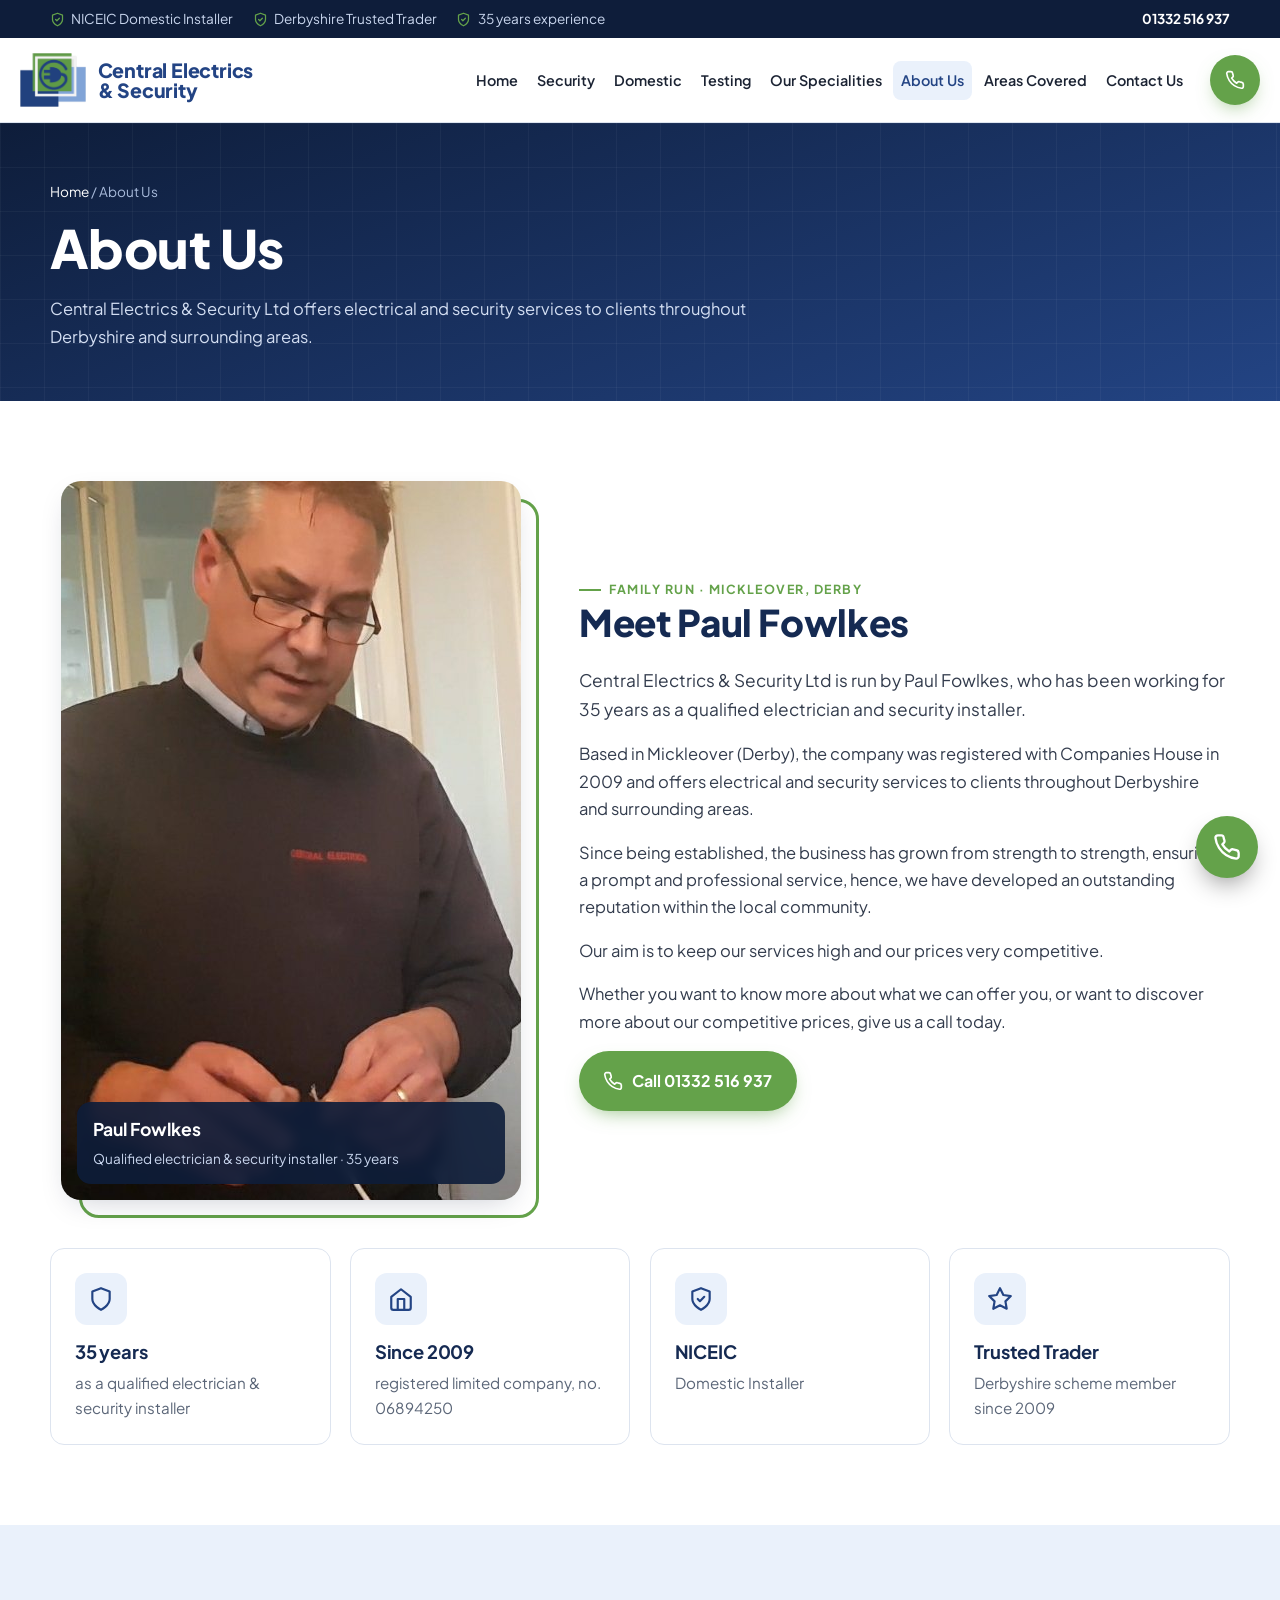
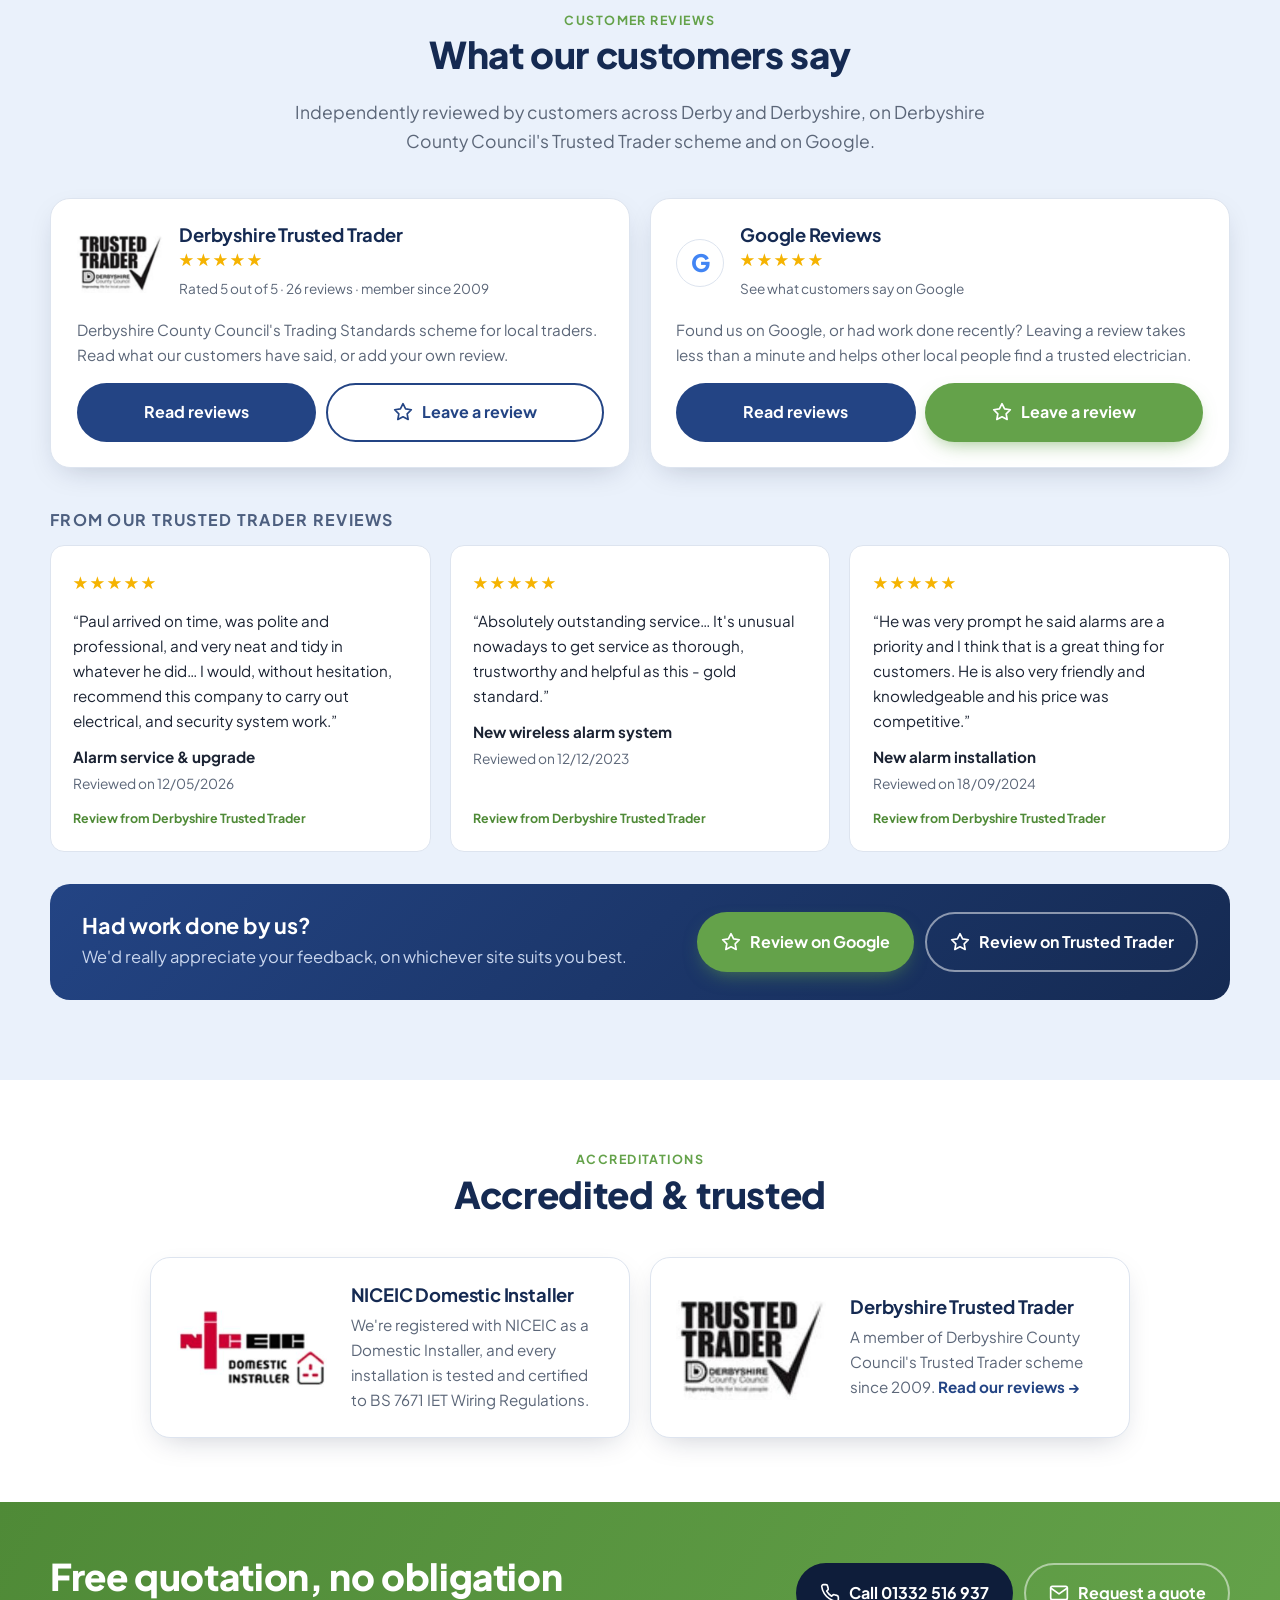
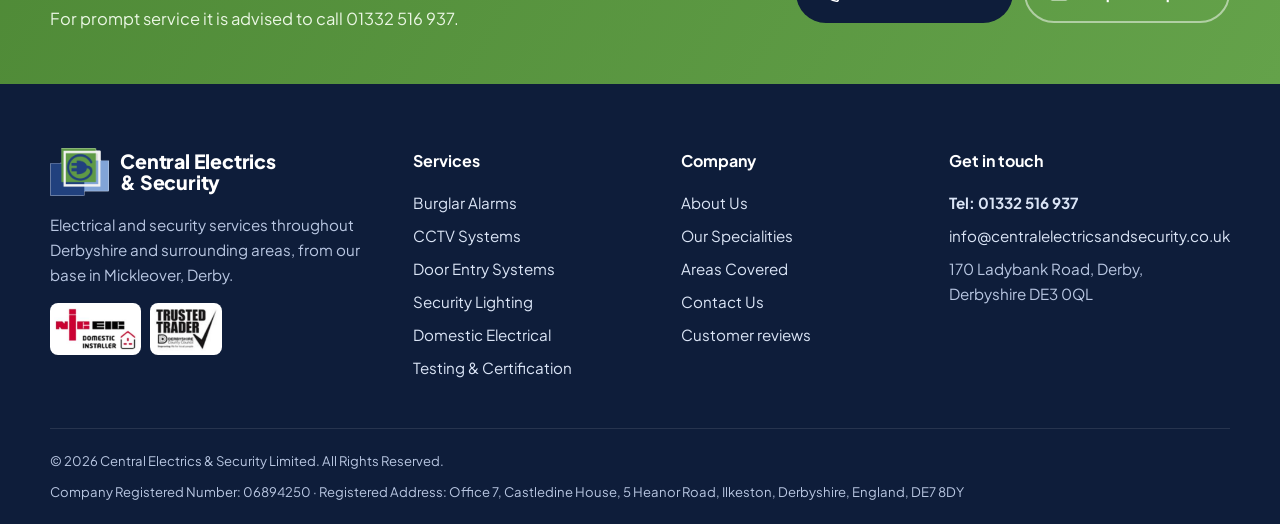
==== aboutus.html @ 37ba4454 "Add files via upload" ====
<!DOCTYPE html>
<html lang="en-GB">
<head>
<meta charset="utf-8">
<meta name="viewport" content="width=device-width, initial-scale=1, viewport-fit=cover">
<title>About Us | Central Electrics & Security, Mickleover, Derby</title>
<meta name="description" content="Run by Paul Fowlkes, a qualified electrician and security installer with 35 years experience, based in Mickleover, Derby.">
<meta name="theme-color" content="#0e1d3a">
<meta name="format-detection" content="telephone=yes">
<link rel="icon" type="image/png" href="images/favicon.png">
<link rel="apple-touch-icon" href="images/apple-touch-icon.png">
<link rel="preconnect" href="https://fonts.googleapis.com"><link rel="preconnect" href="https://fonts.gstatic.com" crossorigin>
<link href="https://fonts.googleapis.com/css2?family=Plus+Jakarta+Sans:wght@400;500;600;700;800&display=swap" rel="stylesheet">
<link rel="stylesheet" href="css/style.css">
<script type="application/ld+json">{"@context":"https://schema.org","@type":"Electrician","name":"Central Electrics & Security Ltd","telephone":"+441332516937","email":"info@centralelectricsandsecurity.co.uk","url":"https://www.centralelectricsandsecurity.co.uk/","image":"https://www.centralelectricsandsecurity.co.uk/images/central-logo.png","address":{"@type":"PostalAddress","streetAddress":"170 Ladybank Road","addressLocality":"Derby","addressRegion":"Derbyshire","postalCode":"DE3 0QL","addressCountry":"GB"},"areaServed":"Derbyshire"}</script>
</head>
<body>
<a class="skip" href="#main">Skip to content</a>
<div class="topbar"><div class="container">
  <div class="badges"><span><svg viewBox="0 0 24 24" fill="none" stroke="currentColor" stroke-width="2" stroke-linecap="round" stroke-linejoin="round" aria-hidden="true" ><path d="M12 22s8-4 8-10V5l-8-3-8 3v7c0 6 8 10 8 10z"/><path d="m9 12 2 2 4-4"/></svg> NICEIC Domestic Installer</span><span><svg viewBox="0 0 24 24" fill="none" stroke="currentColor" stroke-width="2" stroke-linecap="round" stroke-linejoin="round" aria-hidden="true" ><path d="M12 22s8-4 8-10V5l-8-3-8 3v7c0 6 8 10 8 10z"/><path d="m9 12 2 2 4-4"/></svg> Derbyshire Trusted Trader</span><span><svg viewBox="0 0 24 24" fill="none" stroke="currentColor" stroke-width="2" stroke-linecap="round" stroke-linejoin="round" aria-hidden="true" ><path d="M12 22s8-4 8-10V5l-8-3-8 3v7c0 6 8 10 8 10z"/><path d="m9 12 2 2 4-4"/></svg> 35 years experience</span></div>
  <a href="tel:+441332516937">01332 516 937</a>
</div></div>
<header class="site-header"><div class="container">
  <a class="logo" href="index.html" aria-label="Central Electrics &amp; Security home"><img src="images/icon.png" alt="" width="66" height="54"><span class="wordmark">Central Electrics<br>&amp; Security</span></a>
  <nav class="nav" aria-label="Main"><ul><li><a href="index.html">Home</a></li><li><a href="security.html">Security</a></li><li><a href="domestic.html">Domestic</a></li><li><a href="testing.html">Testing</a></li><li><a href="our-speciality.html">Our Specialities</a></li><li><a href="aboutus.html" aria-current="page">About Us</a></li><li><a href="areascovered.html">Areas Covered</a></li><li><a href="contactus.html">Contact Us</a></li></ul></nav>
  <a class="btn btn-green header-call" href="tel:+441332516937"><svg viewBox="0 0 24 24" fill="none" stroke="currentColor" stroke-width="2" stroke-linecap="round" stroke-linejoin="round" aria-hidden="true" ><path d="M22 16.9v3a2 2 0 0 1-2.2 2 19.8 19.8 0 0 1-8.6-3.1 19.5 19.5 0 0 1-6-6A19.8 19.8 0 0 1 2.1 4.2 2 2 0 0 1 4.1 2h3a2 2 0 0 1 2 1.7c.1.9.4 1.8.7 2.7a2 2 0 0 1-.5 2.1L8 9.8a16 16 0 0 0 6 6l1.3-1.3a2 2 0 0 1 2.1-.4c.9.3 1.8.6 2.7.7a2 2 0 0 1 1.7 2z"/></svg><span><span class="long">Call </span>01332 516 937</span></a>
  <button class="menu-btn" aria-label="Open menu" aria-expanded="false"><svg viewBox="0 0 24 24" fill="none" stroke="currentColor" stroke-width="2" stroke-linecap="round" stroke-linejoin="round" aria-hidden="true" ><path d="M3 6h18M3 12h18M3 18h18"/></svg></button>
</div></header>
<main id="main">
<section class="page-hero" style="padding:3.6rem 0 3.2rem"><div class="container">
  <div class="crumbs"><a href="index.html">Home</a> / About Us</div>
  <h1>About Us</h1><p>Central Electrics &amp; Security Ltd offers electrical and security services to clients throughout Derbyshire and surrounding areas.</p>
</div></section>

<section><div class="container split rev">
  <figure class="profile reveal">
    <img src="images/paul-fowlkes.jpg" alt="Paul Fowlkes, electrician and security installer, at work" width="575" height="719">
    <figcaption><b>Paul Fowlkes</b><span>Qualified electrician &amp; security installer &middot; 35 years</span></figcaption>
  </figure>
  <div class="prose reveal">
    <span class="eyebrow">Family run &middot; Mickleover, Derby</span>
    <h2>Meet Paul Fowlkes</h2>
    <p>Central Electrics &amp; Security Ltd is run by Paul Fowlkes, who has been working for 35 years as a qualified electrician and security installer.</p>
    <p>Based in Mickleover (Derby), the company was registered with Companies House in 2009 and offers electrical and security services to clients throughout Derbyshire and surrounding areas.</p>
    <p>Since being established, the business has grown from strength to strength, ensuring a prompt and professional service, hence, we have developed an outstanding reputation within the local community.</p>
    <p>Our aim is to keep our services high and our prices very competitive.</p>
    <p>Whether you want to know more about what we can offer you, or want to discover more about our competitive prices, give us a call today.</p>
    <a class="btn btn-green" href="tel:+441332516937"><svg viewBox="0 0 24 24" fill="none" stroke="currentColor" stroke-width="2" stroke-linecap="round" stroke-linejoin="round" aria-hidden="true" ><path d="M22 16.9v3a2 2 0 0 1-2.2 2 19.8 19.8 0 0 1-8.6-3.1 19.5 19.5 0 0 1-6-6A19.8 19.8 0 0 1 2.1 4.2 2 2 0 0 1 4.1 2h3a2 2 0 0 1 2 1.7c.1.9.4 1.8.7 2.7a2 2 0 0 1-.5 2.1L8 9.8a16 16 0 0 0 6 6l1.3-1.3a2 2 0 0 1 2.1-.4c.9.3 1.8.6 2.7.7a2 2 0 0 1 1.7 2z"/></svg> Call 01332 516 937</a>
  </div>
</div>
<div class="container" style="margin-top:3rem">
    <div class="grid grid-4">
      <div class="card"><div class="icon"><svg viewBox="0 0 24 24" fill="none" stroke="currentColor" stroke-width="2" stroke-linecap="round" stroke-linejoin="round" aria-hidden="true" ><path d="M12 22s8-4 8-10V5l-8-3-8 3v7c0 6 8 10 8 10z"/></svg></div><h3>35 years</h3><p>as a qualified electrician &amp; security installer</p></div>
      <div class="card"><div class="icon"><svg viewBox="0 0 24 24" fill="none" stroke="currentColor" stroke-width="2" stroke-linecap="round" stroke-linejoin="round" aria-hidden="true" ><path d="m3 10 9-7 9 7v10a2 2 0 0 1-2 2H5a2 2 0 0 1-2-2z"/><path d="M9 22V12h6v10"/></svg></div><h3>Since 2009</h3><p>registered limited company, no. 06894250</p></div>
      <div class="card"><div class="icon"><svg viewBox="0 0 24 24" fill="none" stroke="currentColor" stroke-width="2" stroke-linecap="round" stroke-linejoin="round" aria-hidden="true" ><path d="M12 22s8-4 8-10V5l-8-3-8 3v7c0 6 8 10 8 10z"/><path d="m9 12 2 2 4-4"/></svg></div><h3>NICEIC</h3><p>Domestic Installer</p></div>
      <div class="card"><div class="icon"><svg viewBox="0 0 24 24" fill="none" stroke="currentColor" stroke-width="2" stroke-linecap="round" stroke-linejoin="round" aria-hidden="true" ><path d="m12 2 3.1 6.3 6.9 1-5 4.9 1.2 6.8L12 17.8 5.8 21l1.2-6.8-5-4.9 6.9-1z"/></svg></div><h3>Trusted Trader</h3><p>Derbyshire scheme member since 2009</p></div>
    </div>
</div></section>
<section class="bg-soft" id="reviews"><div class="container">
  <div class="section-head center">
    <span class="eyebrow">Customer Reviews</span>
    <h2>What our customers say</h2>
    <p class="lead">Independently reviewed by customers across Derby and Derbyshire, on Derbyshire County Council's Trusted Trader scheme and on Google.</p>
  </div>

  <div class="platforms">
    <div class="platform reveal">
      <div class="platform-top">
        <img src="images/trusted-trader.png" alt="Derbyshire Trusted Trader" width="87" height="60">
        <div><h3>Derbyshire Trusted Trader</h3><div class="stars" aria-hidden="true">★★★★★</div><small>Rated 5 out of 5 &middot; 26 reviews &middot; member since 2009</small></div>
      </div>
      <p>Derbyshire County Council's Trading Standards scheme for local traders. Read what our customers have said, or add your own review.</p>
      <div class="platform-btns">
        <a class="btn btn-navy" href="https://apps.derbyshire.gov.uk/applications/trusted-trader/profile.asp?tid=56896&d=20&p=DE30QL&q=Electricians" target="_blank" rel="noopener">Read reviews</a>
        <a class="btn btn-outline" href="https://tradingstandards.derbyshire.gov.uk/resident2/s/trusted-trader-feedback" target="_blank" rel="noopener"><svg viewBox="0 0 24 24" fill="none" stroke="currentColor" stroke-width="2" stroke-linecap="round" stroke-linejoin="round" aria-hidden="true" ><path d="m12 2 3.1 6.3 6.9 1-5 4.9 1.2 6.8L12 17.8 5.8 21l1.2-6.8-5-4.9 6.9-1z"/></svg> Leave a review</a>
      </div>
    </div>
    <div class="platform reveal">
      <div class="platform-top">
        <div class="g-badge" aria-hidden="true">G</div>
        <div><h3>Google Reviews</h3><div class="stars" aria-hidden="true" id="g-stars">★★★★★</div><small id="g-count">See what customers say on Google</small></div>
      </div>
      <p>Found us on Google, or had work done recently? Leaving a review takes less than a minute and helps other local people find a trusted electrician.</p>
      <div class="platform-btns">
        <a class="btn btn-navy" href="#" data-read-reviews>Read reviews</a>
        <a class="btn btn-green" href="#" data-write-review><svg viewBox="0 0 24 24" fill="none" stroke="currentColor" stroke-width="2" stroke-linecap="round" stroke-linejoin="round" aria-hidden="true" ><path d="m12 2 3.1 6.3 6.9 1-5 4.9 1.2 6.8L12 17.8 5.8 21l1.2-6.8-5-4.9 6.9-1z"/></svg> Leave a review</a>
      </div>
    </div>
  </div>

  <h3 class="reviews-sub">From our Trusted Trader reviews</h3>
  <div class="review-grid"><article class="review"><div class="stars" aria-label="5 out of 5">★★★★★</div><p>&ldquo;Paul arrived on time, was polite and professional, and very neat and tidy in whatever he did&hellip; I would, without hesitation, recommend this company to carry out electrical, and security system work.&rdquo;</p>
  <div class="who"><div><b>Alarm service &amp; upgrade</b><small>Reviewed on 12/05/2026</small></div></div>
  <div class="src tt-src">Review from Derbyshire Trusted Trader</div></article><article class="review"><div class="stars" aria-label="5 out of 5">★★★★★</div><p>&ldquo;Absolutely outstanding service&hellip; It's unusual nowadays to get service as thorough, trustworthy and helpful as this - gold standard.&rdquo;</p>
  <div class="who"><div><b>New wireless alarm system</b><small>Reviewed on 12/12/2023</small></div></div>
  <div class="src tt-src">Review from Derbyshire Trusted Trader</div></article><article class="review"><div class="stars" aria-label="5 out of 5">★★★★★</div><p>&ldquo;He was very prompt he said alarms are a priority and I think that is a great thing for customers. He is also very friendly and knowledgeable and his price was competitive.&rdquo;</p>
  <div class="who"><div><b>New alarm installation</b><small>Reviewed on 18/09/2024</small></div></div>
  <div class="src tt-src">Review from Derbyshire Trusted Trader</div></article></div>
  <div id="google-block" hidden>
    <h3 class="reviews-sub">From our Google reviews</h3>
    <div class="review-grid" id="google-reviews"></div>
  </div>

  <div class="review-cta reveal">
    <div><h3>Had work done by us?</h3><p>We'd really appreciate your feedback, on whichever site suits you best.</p></div>
    <div class="btns"><a class="btn btn-green" href="#" data-write-review><svg viewBox="0 0 24 24" fill="none" stroke="currentColor" stroke-width="2" stroke-linecap="round" stroke-linejoin="round" aria-hidden="true" ><path d="m12 2 3.1 6.3 6.9 1-5 4.9 1.2 6.8L12 17.8 5.8 21l1.2-6.8-5-4.9 6.9-1z"/></svg> Review on Google</a><a class="btn btn-ghost" href="https://tradingstandards.derbyshire.gov.uk/resident2/s/trusted-trader-feedback" target="_blank" rel="noopener"><svg viewBox="0 0 24 24" fill="none" stroke="currentColor" stroke-width="2" stroke-linecap="round" stroke-linejoin="round" aria-hidden="true" ><path d="m12 2 3.1 6.3 6.9 1-5 4.9 1.2 6.8L12 17.8 5.8 21l1.2-6.8-5-4.9 6.9-1z"/></svg> Review on Trusted Trader</a></div>
  </div>
</div></section>

<section class="accred-sec"><div class="container">
  <div class="section-head center"><span class="eyebrow">Accreditations</span><h2>Accredited &amp; trusted</h2></div>
  <div class="accred-grid">
    <div class="accred-card reveal">
      <img src="images/niceic-domestic-installer.png" alt="NICEIC Domestic Installer logo" width="300" height="160">
      <div><h3>NICEIC Domestic Installer</h3><p>We're registered with NICEIC as a Domestic Installer, and every installation is tested and certified to BS 7671 IET Wiring Regulations.</p></div>
    </div>
    <a class="accred-card reveal" href="https://apps.derbyshire.gov.uk/applications/trusted-trader/profile.asp?tid=56896&d=20&p=DE30QL&q=Electricians" target="_blank" rel="noopener">
      <img src="images/trusted-trader.png" alt="Derbyshire County Council Trusted Trader logo" width="218" height="151">
      <div><h3>Derbyshire Trusted Trader</h3><p>A member of Derbyshire County Council's Trusted Trader scheme since 2009. <span class="link">Read our reviews &rarr;</span></p></div>
    </a>
  </div>
</div></section>

<section class="cta-band"><div class="container">
  <div><h2>Free quotation, no obligation</h2><p>For prompt service it is advised to call 01332 516 937.</p></div>
  <div class="btns"><a class="btn btn-navy" href="tel:+441332516937"><svg viewBox="0 0 24 24" fill="none" stroke="currentColor" stroke-width="2" stroke-linecap="round" stroke-linejoin="round" aria-hidden="true" ><path d="M22 16.9v3a2 2 0 0 1-2.2 2 19.8 19.8 0 0 1-8.6-3.1 19.5 19.5 0 0 1-6-6A19.8 19.8 0 0 1 2.1 4.2 2 2 0 0 1 4.1 2h3a2 2 0 0 1 2 1.7c.1.9.4 1.8.7 2.7a2 2 0 0 1-.5 2.1L8 9.8a16 16 0 0 0 6 6l1.3-1.3a2 2 0 0 1 2.1-.4c.9.3 1.8.6 2.7.7a2 2 0 0 1 1.7 2z"/></svg> Call 01332 516 937</a><a class="btn btn-ghost" href="contactus.html#quote"><svg viewBox="0 0 24 24" fill="none" stroke="currentColor" stroke-width="2" stroke-linecap="round" stroke-linejoin="round" aria-hidden="true" ><rect x="2" y="4" width="20" height="16" rx="2"/><path d="m22 6-10 7L2 6"/></svg> Request a quote</a></div>
</div></section>

</main>
<footer class="site-footer"><div class="container">
  <div class="footer-grid">
    <div>
      <div class="logo footer-logo"><img src="images/icon.png" alt="" width="60" height="49"><span class="wordmark">Central Electrics<br>&amp; Security</span></div>
      <p>Electrical and security services throughout Derbyshire and surrounding areas, from our base in Mickleover, Derby.</p>
      <div class="footer-accred">
        <img src="images/niceic-domestic-installer.png" alt="NICEIC Domestic Installer" width="98" height="52">
        <a href="https://apps.derbyshire.gov.uk/applications/trusted-trader/profile.asp?tid=56896&d=20&p=DE30QL&q=Electricians" target="_blank" rel="noopener"><img src="images/trusted-trader.png" alt="Derbyshire Trusted Trader" width="75" height="52"></a>
      </div>
    </div>
    <div><h4>Services</h4><ul>
      <li><a href="security.html">Burglar Alarms</a></li><li><a href="security.html">CCTV Systems</a></li>
      <li><a href="security.html">Door Entry Systems</a></li><li><a href="security.html">Security Lighting</a></li>
      <li><a href="domestic.html">Domestic Electrical</a></li><li><a href="testing.html">Testing &amp; Certification</a></li></ul></div>
    <div><h4>Company</h4><ul>
      <li><a href="aboutus.html">About Us</a></li><li><a href="our-speciality.html">Our Specialities</a></li>
      <li><a href="areascovered.html">Areas Covered</a></li><li><a href="contactus.html">Contact Us</a></li>
      <li><a href="#reviews">Customer reviews</a></li></ul></div>
    <div><h4>Get in touch</h4><ul>
      <li><a href="tel:+441332516937"><b>Tel: 01332 516 937</b></a></li>
      <li><a href="mailto:info@centralelectricsandsecurity.co.uk">info@centralelectricsandsecurity.co.uk</a></li>
      <li>170 Ladybank Road, Derby,<br>Derbyshire DE3 0QL</li></ul></div>
  </div>
  <div class="footer-bottom">
    <span>&copy; <span data-year></span> Central Electrics &amp; Security Limited. All Rights Reserved.</span>
    <span>Company Registered Number: 06894250 &middot; Registered Address: Office 7, Castledine House, 5 Heanor Road, Ilkeston, Derbyshire, England, DE7 8DY</span>
  </div>
</div></footer>

<a class="fab-call" href="tel:+441332516937" aria-label="Call 01332 516 937"><svg viewBox="0 0 24 24" fill="none" stroke="currentColor" stroke-width="2" stroke-linecap="round" stroke-linejoin="round" aria-hidden="true" ><path d="M22 16.9v3a2 2 0 0 1-2.2 2 19.8 19.8 0 0 1-8.6-3.1 19.5 19.5 0 0 1-6-6A19.8 19.8 0 0 1 2.1 4.2 2 2 0 0 1 4.1 2h3a2 2 0 0 1 2 1.7c.1.9.4 1.8.7 2.7a2 2 0 0 1-.5 2.1L8 9.8a16 16 0 0 0 6 6l1.3-1.3a2 2 0 0 1 2.1-.4c.9.3 1.8.6 2.7.7a2 2 0 0 1 1.7 2z"/></svg></a>
<nav class="mobile-bar" aria-label="Quick actions">
  <a class="call" href="tel:+441332516937"><svg viewBox="0 0 24 24" fill="none" stroke="currentColor" stroke-width="2" stroke-linecap="round" stroke-linejoin="round" aria-hidden="true" ><path d="M22 16.9v3a2 2 0 0 1-2.2 2 19.8 19.8 0 0 1-8.6-3.1 19.5 19.5 0 0 1-6-6A19.8 19.8 0 0 1 2.1 4.2 2 2 0 0 1 4.1 2h3a2 2 0 0 1 2 1.7c.1.9.4 1.8.7 2.7a2 2 0 0 1-.5 2.1L8 9.8a16 16 0 0 0 6 6l1.3-1.3a2 2 0 0 1 2.1-.4c.9.3 1.8.6 2.7.7a2 2 0 0 1 1.7 2z"/></svg> Call Now</a>
  <a class="alt" href="contactus.html#quote"><svg viewBox="0 0 24 24" fill="none" stroke="currentColor" stroke-width="2" stroke-linecap="round" stroke-linejoin="round" aria-hidden="true" ><path d="M21 15a2 2 0 0 1-2 2H7l-4 4V5a2 2 0 0 1 2-2h14a2 2 0 0 1 2 2z"/></svg> Quote</a>
  <a class="alt" href="#reviews"><svg viewBox="0 0 24 24" fill="none" stroke="currentColor" stroke-width="2" stroke-linecap="round" stroke-linejoin="round" aria-hidden="true" ><path d="m12 2 3.1 6.3 6.9 1-5 4.9 1.2 6.8L12 17.8 5.8 21l1.2-6.8-5-4.9 6.9-1z"/></svg> Reviews</a>
</nav>
<script src="js/main.js" defer></script>
</body>
</html>
---- css/style.css ----
/* =========================================================
   Central Electrics & Security — site styles
   Brand colours taken from the existing logo & stylesheet
   ========================================================= */
:root{
  --navy:#234484;        /* logo navy */
  --navy-deep:#0e1d3a;   /* dark security tone */
  --navy-ink:#152a52;
  --green:#64a24a;       /* logo green */
  --green-dark:#4f8a37;
  --slate:#4d5f7f;       /* original site slate */
  --sky:#87ace1;         /* original site light blue */
  --sky-soft:#eaf1fb;
  --ink:#1b2333;
  --muted:#5b6678;
  --line:#dde4ef;
  --white:#fff;
  --radius:14px;
  --shadow:0 10px 30px -12px rgba(14,29,58,.25);
  --max:1180px;
  --font:"Plus Jakarta Sans",system-ui,-apple-system,"Segoe UI",Roboto,Arial,sans-serif;
}
*,*::before,*::after{box-sizing:border-box}
html{scroll-behavior:smooth;-webkit-text-size-adjust:100%}
body{margin:0;font-family:var(--font);color:var(--ink);background:var(--white);line-height:1.65;font-size:16.5px}
img{max-width:100%;display:block}
a{color:var(--navy)}
h1,h2,h3{line-height:1.2;margin:0 0 .6em;letter-spacing:-.01em;color:var(--navy-ink)}
h1{font-size:clamp(2rem,5vw,3.3rem);font-weight:800}
h2{font-size:clamp(1.6rem,3.4vw,2.3rem);font-weight:800}
h3{font-size:1.15rem;font-weight:700}
p{margin:0 0 1em}
.container{width:min(100% - 2.5rem,var(--max));margin-inline:auto}
.skip{position:absolute;left:-9999px}
.skip:focus{left:1rem;top:1rem;z-index:999;background:#fff;padding:.5rem 1rem}
.eyebrow{display:inline-flex;flex-wrap:wrap;align-items:center;gap:.5rem;font-size:.78rem;font-weight:700;letter-spacing:.12em;text-transform:uppercase;color:var(--green)}
.eyebrow::before{content:"";width:22px;height:2px;background:currentColor}
.lead{font-size:1.1rem;color:var(--muted)}

/* ---------- Buttons ---------- */
.btn{display:inline-flex;align-items:center;justify-content:center;gap:.55rem;padding:.9rem 1.4rem;border-radius:999px;font-weight:700;font-size:1rem;text-decoration:none;border:2px solid transparent;cursor:pointer;transition:transform .15s,background .2s,box-shadow .2s;min-height:48px;font-family:inherit}
.btn svg{width:20px;height:20px;flex:none}
.btn:hover{transform:translateY(-2px)}
.btn-green{background:var(--green);color:#fff;box-shadow:0 8px 20px -8px rgba(100,162,74,.7)}
.btn-green:hover{background:var(--green-dark)}
.btn-navy{background:var(--navy);color:#fff}
.btn-navy:hover{background:var(--navy-ink)}
.btn-ghost{border-color:rgba(255,255,255,.5);color:#fff}
.btn-ghost:hover{background:rgba(255,255,255,.1)}
.btn-outline{border-color:var(--navy);color:var(--navy);background:#fff}
.btn-outline:hover{background:var(--sky-soft)}

/* ---------- Top bar ---------- */
.topbar{background:var(--navy-deep);color:#c9d6ee;font-size:.85rem}
.topbar .container{display:flex;justify-content:space-between;align-items:center;gap:1rem;padding:.5rem 0}
.topbar a{color:#fff;text-decoration:none;font-weight:700}
.topbar .badges{display:flex;gap:1.2rem;flex-wrap:wrap}
.topbar .badges span{display:inline-flex;align-items:center;gap:.4rem}
.topbar svg{width:15px;height:15px;color:var(--green)}

/* ---------- Header / nav ---------- */
.site-header{position:sticky;top:0;z-index:50;background:rgba(255,255,255,.96);backdrop-filter:blur(10px);border-bottom:1px solid var(--line)}
.site-header .container{display:flex;align-items:center;justify-content:space-between;gap:1.2rem;min-height:84px;width:min(100% - 2.5rem,1400px)}
.logo{flex:none}
.nav{flex:1 1 auto;min-width:0}
.nav ul{justify-content:flex-end}
.header-call{flex:none}
.logo{display:flex;align-items:center;gap:.7rem;text-decoration:none}
.logo img{height:54px;width:auto}
.wordmark{white-space:nowrap;font-weight:800;color:var(--navy);line-height:1.05;font-size:1.22rem;letter-spacing:-.01em}
.nav ul{list-style:none;display:flex;gap:.2rem;margin:0;padding:0}
.nav a{display:block;white-space:nowrap;padding:.55rem .6rem;border-radius:8px;text-decoration:none;color:var(--ink);font-weight:600;font-size:.93rem}
.nav a:hover{background:var(--sky-soft);color:var(--navy)}
.nav a[aria-current="page"]{color:var(--navy);background:var(--sky-soft)}
.header-call{white-space:nowrap}
.menu-btn{display:none;background:none;border:0;padding:.6rem;cursor:pointer;color:var(--navy)}
.menu-btn svg{width:28px;height:28px}

@media (max-width:1500px){
  .header-call span.long{display:none}
}
@media (max-width:1400px){
  .nav a{font-size:.9rem;padding:.5rem .5rem}
  .header-call{padding:.8rem;width:50px;height:50px;border-radius:50%}
  .header-call > span{display:none}
}
@media (max-width:1240px){
  .site-header .container{min-height:68px}
  .logo img{height:44px}
  .wordmark{font-size:1.05rem}
  .menu-btn{display:inline-flex}
  .header-call{margin-left:auto;width:auto;height:auto;border-radius:999px;padding:.7rem 1.1rem}
  .header-call > span{display:inline}
  .nav{position:fixed;inset:68px 0 auto 0;background:#fff;border-bottom:1px solid var(--line);box-shadow:var(--shadow);max-height:0;overflow:hidden;transition:max-height .3s ease}
  .nav.open{max-height:80vh;overflow:auto}
  .nav ul{flex-direction:column;padding:.6rem 1.25rem 1.2rem}
  .nav a{padding:.9rem .5rem;font-size:1.05rem;border-bottom:1px solid var(--line);border-radius:0}
  .topbar .badges span:nth-child(n+2){display:none}
}
@media (max-width:420px){ .logo img{height:38px} .wordmark{font-size:.98rem} }

/* ---------- Hero ---------- */
.hero{position:relative;color:#fff;background:
  radial-gradient(1000px 500px at 85% 0%,rgba(135,172,225,.28),transparent 60%),
  radial-gradient(700px 400px at 0% 100%,rgba(100,162,74,.18),transparent 60%),
  linear-gradient(160deg,var(--navy-deep) 0%,var(--navy-ink) 55%,var(--navy) 100%);overflow:hidden}
.hero::after{content:"";position:absolute;inset:0;background-image:linear-gradient(rgba(255,255,255,.04) 1px,transparent 1px),linear-gradient(90deg,rgba(255,255,255,.04) 1px,transparent 1px);background-size:44px 44px;mask-image:linear-gradient(to bottom,#000,transparent 90%);pointer-events:none}
.hero .container>*{min-width:0}
.hero .container{position:relative;z-index:1;display:grid;grid-template-columns:1.1fr .9fr;gap:3rem;align-items:center;padding:5rem 0 5.5rem}
.hero h1{color:#fff}
.hero h1 em{font-style:normal;color:var(--sky)}
.hero p{color:#d3def2;font-size:1.12rem;max-width:36rem}
.hero .eyebrow{color:#9fd487}
.hero-ctas{display:flex;flex-wrap:wrap;gap:.8rem;margin:1.8rem 0}
.hero-trust{display:flex;flex-wrap:wrap;gap:1.4rem;color:#c9d6ee;font-size:.92rem}
.hero-trust b{color:#fff;font-size:1.6rem;display:block;line-height:1}
.hero-card{background:rgba(255,255,255,.07);border:1px solid rgba(255,255,255,.15);border-radius:20px;padding:1.4rem;backdrop-filter:blur(6px)}
.hero-card img{border-radius:14px;aspect-ratio:4/3;object-fit:cover;width:100%}
.hero-card .status{display:flex;align-items:center;gap:.6rem;margin-top:1rem;font-weight:700;font-size:.95rem}
.dot{width:10px;height:10px;border-radius:50%;background:#7ee35a;box-shadow:0 0 0 0 rgba(126,227,90,.7);animation:pulse 2s infinite}
@keyframes pulse{70%{box-shadow:0 0 0 10px rgba(126,227,90,0)}100%{box-shadow:0 0 0 0 rgba(126,227,90,0)}}
.hero-card ul{list-style:none;padding:0;margin:.8rem 0 0;display:grid;grid-template-columns:1fr 1fr;gap:.5rem;font-size:.9rem;color:#d3def2}
.hero-card li{display:flex;gap:.45rem;align-items:center}
.hero-card li svg{width:16px;height:16px;color:#9fd487;flex:none}

/* Page hero (inner pages) */
.page-hero{background:linear-gradient(160deg,var(--navy-deep),var(--navy));color:#fff;padding:3.6rem 0 3.2rem;position:relative;overflow:hidden}
.page-hero::after{content:"";position:absolute;inset:0;background-image:linear-gradient(rgba(255,255,255,.04) 1px,transparent 1px),linear-gradient(90deg,rgba(255,255,255,.04) 1px,transparent 1px);background-size:44px 44px;pointer-events:none}
.page-hero .container{position:relative;z-index:1}
.page-hero h1{color:#fff;margin-bottom:.3em}
.page-hero p{color:#d3def2;max-width:44rem;margin:0}
.crumbs{font-size:.85rem;color:#a9bbdb;margin-bottom:.8rem}
.crumbs a{color:#fff;text-decoration:none}

@media (max-width:900px){
  .hero .container{grid-template-columns:minmax(0,1fr);padding:3.2rem 0 3.6rem;gap:2rem}
  .hero-ctas .btn{flex:1 1 100%}
}

/* ---------- Sections ---------- */
section{padding:5rem 0}
.section-head{max-width:46rem;margin-bottom:2.6rem}
.section-head.center{text-align:center;margin-inline:auto}
.section-head.center .eyebrow::before{display:none}
.bg-soft{background:var(--sky-soft)}
.bg-dark{background:var(--navy-deep);color:#d3def2}
.bg-dark h2,.bg-dark h3{color:#fff}
@media (max-width:700px){section{padding:3.4rem 0}}

/* Split layout */
.split{display:grid;grid-template-columns:1.15fr .85fr;gap:3rem;align-items:center}
.split.rev{grid-template-columns:.85fr 1.15fr}
.split .media img{border-radius:var(--radius);box-shadow:var(--shadow);width:100%;object-fit:cover}
.media-stack{display:grid;grid-template-columns:1fr 1fr;gap:1rem}
.media-stack img{aspect-ratio:1/1}
@media (max-width:860px){.split,.split.rev{grid-template-columns:1fr;gap:2rem}}

/* Cards */
.grid{display:grid;gap:1.2rem}
.grid-3{grid-template-columns:repeat(3,1fr)}
.grid-4{grid-template-columns:repeat(4,1fr)}
.grid-5{grid-template-columns:repeat(5,1fr)}
@media (max-width:1000px){.grid-4,.grid-5{grid-template-columns:repeat(2,1fr)}.grid-3{grid-template-columns:repeat(2,1fr)}}
@media (max-width:560px){.grid-3,.grid-4{grid-template-columns:1fr}.grid-5{grid-template-columns:1fr 1fr}}

.card{background:#fff;border:1px solid var(--line);border-radius:var(--radius);padding:1.5rem;transition:transform .2s,box-shadow .2s,border-color .2s}
.card:hover{transform:translateY(-4px);box-shadow:var(--shadow);border-color:var(--sky)}
.icon{width:52px;height:52px;border-radius:12px;display:grid;place-items:center;background:var(--sky-soft);color:var(--navy);margin-bottom:1rem}
.icon svg{width:26px;height:26px}
.card.sec .icon{background:var(--navy);color:#fff}
.card h3{margin-bottom:.35em}
.card p{color:var(--muted);font-size:.95rem;margin:0}
.bg-dark .card{background:rgba(255,255,255,.05);border-color:rgba(255,255,255,.12)}
.bg-dark .card p{color:#b9c7e2}
.bg-dark .card .icon{background:var(--green);color:#fff}

/* Check list */
.checks{list-style:none;padding:0;margin:0;display:grid;grid-template-columns:1fr 1fr;gap:.6rem 1.2rem}
.checks li{display:flex;gap:.6rem;align-items:flex-start;font-weight:600}
.checks li::before{content:"";flex:none;width:22px;height:22px;margin-top:2px;border-radius:50%;background:var(--green) url("data:image/svg+xml,%3Csvg xmlns='http://www.w3.org/2000/svg' viewBox='0 0 24 24' fill='none' stroke='white' stroke-width='3' stroke-linecap='round' stroke-linejoin='round'%3E%3Cpath d='M20 6 9 17l-5-5'/%3E%3C/svg%3E") center/13px no-repeat}
@media (max-width:560px){.checks{grid-template-columns:1fr}}

/* Stats band */
.stats{display:grid;grid-template-columns:repeat(4,1fr);gap:1rem;text-align:center}
.stats div{padding:1.3rem;border-radius:var(--radius);background:rgba(255,255,255,.06);border:1px solid rgba(255,255,255,.1)}
.stats b{display:block;font-size:2.2rem;color:#fff;line-height:1.1}
.stats span{font-size:.9rem;color:#b9c7e2}
@media (max-width:760px){.stats{grid-template-columns:1fr 1fr}}

/* ---------- Showcase reel ---------- */
.reel-wrap{position:relative}
.reel{display:grid;grid-auto-flow:column;grid-auto-columns:clamp(250px,32%,380px);gap:1rem;overflow-x:auto;scroll-snap-type:x mandatory;padding:.3rem .2rem 1.2rem;scrollbar-width:thin;-webkit-overflow-scrolling:touch}
.reel figure{margin:0;scroll-snap-align:start;position:relative;border-radius:var(--radius);overflow:hidden;background:var(--navy-ink);aspect-ratio:4/5}
.reel img,.reel video{width:100%;height:100%;object-fit:cover;transition:transform .5s}
.reel figure:hover img{transform:scale(1.05)}
.reel figcaption{position:absolute;inset:auto 0 0 0;padding:2.5rem 1rem 1rem;background:linear-gradient(transparent,rgba(14,29,58,.92));color:#fff;font-weight:700}
.reel figcaption small{display:block;font-weight:500;color:var(--sky);font-size:.8rem;text-transform:uppercase;letter-spacing:.08em}
.reel .coming{display:grid;place-items:center;text-align:center;padding:1.5rem;border:2px dashed rgba(135,172,225,.5);background:rgba(135,172,225,.08);color:#c9d6ee}
.reel .coming svg{width:42px;height:42px;color:var(--sky);margin:0 auto .6rem}
.reel-ctrl{display:flex;gap:.5rem;justify-content:flex-end;margin-top:.4rem}
.reel-ctrl button{width:46px;height:46px;border-radius:50%;border:1px solid rgba(255,255,255,.3);background:transparent;color:#fff;cursor:pointer;display:grid;place-items:center}
.reel-ctrl button:hover{background:rgba(255,255,255,.1)}
.reel-ctrl svg{width:20px;height:20px}
@media (max-width:560px){.reel{grid-auto-columns:78%}}
.light .reel-ctrl button{border-color:var(--line);color:var(--navy)}
.light .reel .coming{color:var(--slate)}

/* ---------- Reviews ---------- */
.reviews-head{display:flex;flex-wrap:wrap;justify-content:space-between;align-items:flex-end;gap:1.5rem;margin-bottom:2rem}
.g-summary{display:flex;align-items:center;gap:1rem;background:#fff;border:1px solid var(--line);border-radius:var(--radius);padding:1rem 1.3rem;box-shadow:var(--shadow)}
.g-badge{width:48px;height:48px;border-radius:50%;background:#fff;border:1px solid var(--line);display:grid;place-items:center;font-weight:800;font-size:1.5rem;color:#4285f4}
.g-summary .score{font-size:1.7rem;font-weight:800;color:var(--navy-ink);line-height:1}
.stars{color:#f5b301;letter-spacing:2px;font-size:1.05rem}
.g-summary small{color:var(--muted)}
.review-grid{display:grid;grid-template-columns:repeat(3,1fr);gap:1.2rem}
@media (max-width:900px){.review-grid{grid-template-columns:1fr}}
.review{background:#fff;border:1px solid var(--line);border-radius:var(--radius);padding:1.4rem;display:flex;flex-direction:column;gap:.7rem}
.review .who{display:flex;align-items:center;gap:.7rem}
.review .who img{width:40px;height:40px;border-radius:50%}
.review .who b{display:block;font-size:.95rem}
.review .who small{color:var(--muted)}
.review p{color:var(--ink);font-size:.95rem;margin:0;display:-webkit-box;-webkit-line-clamp:6;-webkit-box-orient:vertical;overflow:hidden}
.review .src{margin-top:auto;font-size:.78rem;color:var(--muted)}
.review-empty{grid-column:1/-1;text-align:center;background:#fff;border:1px dashed var(--sky);border-radius:var(--radius);padding:2.2rem 1.4rem}
.review-empty .stars{font-size:1.6rem}
.review-cta{margin-top:2rem;display:grid;grid-template-columns:1fr auto;gap:1.5rem;align-items:center;background:linear-gradient(135deg,var(--navy),var(--navy-ink));color:#fff;border-radius:20px;padding:1.8rem 2rem}
.review-cta h3{color:#fff;margin-bottom:.2em;font-size:1.35rem}
.review-cta p{margin:0;color:#c9d6ee}
.review-cta .btns{display:flex;gap:.7rem;flex-wrap:wrap}
@media (max-width:760px){.review-cta{grid-template-columns:1fr;padding:1.5rem}.review-cta .btn{flex:1 1 100%}}

/* ---------- Accreditations ---------- */
.accred{display:flex;flex-wrap:wrap;align-items:center;justify-content:center;gap:1.2rem}
.accred a,.accred div{background:#fff;border-radius:12px;padding:.8rem 1.1rem;border:1px solid var(--line);display:flex;align-items:center;gap:.9rem;text-decoration:none;color:var(--ink);font-weight:700;font-size:.9rem}
.accred img{height:56px;width:auto}

/* ---------- CTA band ---------- */
.cta-band{background:linear-gradient(120deg,var(--green-dark),var(--green));color:#fff;padding:3.2rem 0}
.cta-band .container{display:flex;flex-wrap:wrap;align-items:center;justify-content:space-between;gap:1.5rem}
.cta-band h2{color:#fff;margin:0 0 .2em}
.cta-band p{margin:0;color:#eaf6e3}
.cta-band .btn-navy{background:var(--navy-deep)}
.cta-band .btns{display:flex;gap:.7rem;flex-wrap:wrap}
@media (max-width:600px){.cta-band .btn{flex:1 1 100%}}

/* ---------- Content blocks ---------- */
.prose p{color:#333c4d}
.prose p:first-of-type{font-size:1.08rem}
.note{background:var(--sky-soft);border-left:4px solid var(--navy);padding:1.1rem 1.3rem;border-radius:0 12px 12px 0;font-weight:600;color:var(--navy-ink)}
.pill{display:inline-block;background:var(--sky-soft);color:var(--navy);font-weight:700;font-size:.8rem;padding:.3rem .7rem;border-radius:999px}

/* Specialities */
.spec{position:relative;border-radius:var(--radius);overflow:hidden;aspect-ratio:4/3;box-shadow:var(--shadow);background:var(--navy-ink)}
.spec img{width:100%;height:100%;object-fit:cover;transition:transform .5s}
.spec:hover img{transform:scale(1.06)}
.spec span{position:absolute;left:0;right:0;bottom:0;padding:2.4rem 1.1rem 1rem;background:linear-gradient(transparent,rgba(14,29,58,.9));color:#fff;font-weight:800;font-size:1.1rem}

/* Areas */
.towns{display:flex;flex-wrap:wrap;gap:.5rem}
.towns span{background:#fff;border:1px solid var(--line);padding:.45rem .85rem;border-radius:999px;font-weight:600;font-size:.9rem}

/* Contact */
.contact-grid{display:grid;grid-template-columns:.9fr 1.1fr;gap:2rem}
@media (max-width:900px){.contact-grid{grid-template-columns:1fr}}
.info-list{list-style:none;padding:0;margin:0;display:grid;gap:1rem}
.info-list li{display:flex;gap:1rem;align-items:flex-start}
.info-list .icon{margin:0;flex:none;width:46px;height:46px}
.info-list b{display:block;color:var(--navy-ink)}
.info-list a{font-weight:700;text-decoration:none}
form.quote,.quote{background:#fff;border:1px solid var(--line);border-radius:20px;padding:1.8rem;box-shadow:var(--shadow)}
.field{display:grid;gap:.35rem;margin-bottom:1rem}
.field label{font-weight:700;font-size:.9rem}
.field input,.field textarea,.field select{font:inherit;padding:.85rem 1rem;border:1.5px solid var(--line);border-radius:10px;background:#fbfcfe;width:100%;font-size:16px}
.field input:focus,.field textarea:focus,.field select:focus{outline:none;border-color:var(--navy);box-shadow:0 0 0 4px rgba(35,68,132,.12)}
.row2{display:grid;grid-template-columns:1fr 1fr;gap:1rem}
@media (max-width:560px){.row2{grid-template-columns:1fr}form.quote,.quote{padding:1.3rem}}
.map{border:0;width:100%;height:340px;border-radius:var(--radius);display:block}

/* ---------- Footer ---------- */
.site-footer{background:var(--navy-deep);color:#b9c7e2;padding:4rem 0 0;font-size:.95rem}
.footer-grid{display:grid;grid-template-columns:1.4fr 1fr 1fr 1.1fr;gap:2rem}
.site-footer h4{color:#fff;margin:0 0 1rem;font-size:1rem}
.site-footer a{color:#dbe5f6;text-decoration:none}
.site-footer a:hover{color:#fff;text-decoration:underline}
.site-footer ul{list-style:none;padding:0;margin:0;display:grid;gap:.5rem}
.footer-logo{margin-bottom:1rem}
.footer-logo img{height:48px}
.footer-logo .wordmark{color:#fff}
.footer-accred{display:flex;gap:.6rem;margin-top:1rem}
.footer-accred img{height:48px;width:auto;border-radius:6px;background:#fff;padding:3px}
.footer-bottom{border-top:1px solid rgba(255,255,255,.1);margin-top:3rem;padding:1.3rem 0 1.3rem;font-size:.82rem;display:flex;justify-content:space-between;flex-wrap:wrap;gap:.6rem}
@media (max-width:900px){.footer-grid{grid-template-columns:1fr 1fr}}
@media (max-width:560px){.footer-grid{grid-template-columns:1fr}}

/* ---------- Mobile action bar (click to call) ---------- */
.mobile-bar{display:none}
@media (max-width:760px){
  body{padding-bottom:74px}
  .mobile-bar{display:grid;grid-template-columns:1.4fr 1fr 1fr;gap:.5rem;position:fixed;left:0;right:0;bottom:0;z-index:60;padding:.6rem .7rem calc(.6rem + env(safe-area-inset-bottom));background:rgba(14,29,58,.97);backdrop-filter:blur(8px);box-shadow:0 -6px 20px rgba(0,0,0,.2)}
  .mobile-bar a{display:flex;flex-direction:column;align-items:center;justify-content:center;gap:2px;padding:.5rem;border-radius:12px;text-decoration:none;color:#fff;font-size:.75rem;font-weight:700;min-height:52px}
  .mobile-bar a svg{width:20px;height:20px}
  .mobile-bar .call{background:var(--green);flex-direction:row;gap:.5rem;font-size:1rem}
  .mobile-bar .alt{background:rgba(255,255,255,.08)}
}

/* Floating call button (desktop/tablet) */
.fab-call{position:fixed;right:22px;bottom:22px;z-index:55;width:62px;height:62px;border-radius:50%;background:var(--green);color:#fff;display:grid;place-items:center;box-shadow:0 12px 26px -8px rgba(0,0,0,.45);text-decoration:none;animation:ring 4s infinite}
.fab-call svg{width:28px;height:28px}
.fab-call::after{content:"Call 01332 516 937";position:absolute;right:74px;white-space:nowrap;background:var(--navy-deep);color:#fff;font-weight:700;font-size:.85rem;padding:.45rem .8rem;border-radius:8px;opacity:0;transform:translateX(8px);transition:.2s;pointer-events:none}
.fab-call:hover::after{opacity:1;transform:none}
@keyframes ring{0%,90%,100%{transform:rotate(0)}92%{transform:rotate(-12deg)}94%{transform:rotate(12deg)}96%{transform:rotate(-8deg)}98%{transform:rotate(8deg)}}
@media (max-width:760px){.fab-call{display:none}}

/* Reveal on scroll */
.reveal{opacity:0;transform:translateY(18px);transition:opacity .6s ease,transform .6s ease}
.reveal.in{opacity:1;transform:none}
@media (prefers-reduced-motion:reduce){.reveal{opacity:1;transform:none;transition:none}.fab-call,.dot{animation:none}html{scroll-behavior:auto}}

@media (max-width:760px){.header-call{display:none}.hero-trust{gap:1rem}.hero-trust b{font-size:1.3rem}}

/* Review platforms */
.platforms{display:grid;grid-template-columns:1fr 1fr;gap:1.2rem;margin-bottom:2.6rem}
.platform{background:#fff;border:1px solid var(--line);border-radius:20px;padding:1.6rem;box-shadow:var(--shadow);display:flex;flex-direction:column}
.platform-top{display:flex;align-items:center;gap:1rem;margin-bottom:1rem}
.platform-top img{height:60px;width:auto;border-radius:8px}
.platform-top h3{margin:0}
.platform-top small{color:var(--muted);font-size:.85rem}
.platform p{color:var(--muted);font-size:.95rem}
.platform-btns{display:flex;gap:.6rem;flex-wrap:wrap;margin-top:auto}
.platform-btns .btn{flex:1 1 auto;min-width:150px}
.reviews-sub{font-size:1rem;text-transform:uppercase;letter-spacing:.08em;color:var(--slate);margin:0 0 1rem}
#google-block .reviews-sub{margin-top:2.2rem}
.review .src.tt-src{color:var(--green-dark);font-weight:700}
@media (max-width:820px){.platforms{grid-template-columns:1fr}}

/* Hero collage */
.collage{display:grid;grid-template-columns:1.5fr 1fr;grid-template-rows:170px 120px 150px;gap:10px}
.collage img{width:100%;height:100%;object-fit:cover;border-radius:12px;aspect-ratio:auto}
.hero-card .collage img{aspect-ratio:auto}
.collage .c1{grid-column:1;grid-row:1/3}
.collage .c2{grid-column:2;grid-row:1}
.collage .c3{grid-column:2;grid-row:2/4}
.collage .c4{grid-column:1;grid-row:3}
@media (max-width:560px){.collage{grid-template-rows:130px 90px 110px;gap:8px}}

/* Accreditations */
.accred-sec{padding:4rem 0}
.accred-grid{display:grid;grid-template-columns:1fr 1fr;gap:1.2rem;max-width:980px;margin:0 auto}
.accred-card{display:flex;align-items:center;gap:1.5rem;background:#fff;border:1px solid var(--line);border-radius:20px;padding:1.6rem;text-decoration:none;color:var(--ink);box-shadow:var(--shadow);transition:transform .2s,border-color .2s}
a.accred-card:hover{transform:translateY(-3px);border-color:var(--sky)}
.accred-card img{width:150px;height:auto;flex:none}
.accred-card h3{margin-bottom:.3em}
.accred-card p{margin:0;color:var(--muted);font-size:.95rem}
.accred-card .link{color:var(--navy);font-weight:700}
@media (max-width:820px){.accred-grid{grid-template-columns:1fr}}
@media (max-width:480px){.accred-card{flex-direction:column;text-align:center}.accred-card img{width:170px}}
.footer-accred img{height:52px;background:#fff;padding:4px;border-radius:8px}

/* Smart alarm phone mockup */
.phone-wrap{display:grid;place-items:center}
.phone{position:relative;width:270px;height:540px;border-radius:40px;background:var(--navy-deep);padding:14px;box-shadow:0 30px 60px -20px rgba(14,29,58,.5),inset 0 0 0 2px rgba(255,255,255,.08)}
.notch{position:absolute;top:14px;left:50%;transform:translateX(-50%);width:90px;height:22px;background:var(--navy-deep);border-radius:0 0 14px 14px;z-index:2}
.app{height:100%;border-radius:28px;background:linear-gradient(180deg,var(--navy) 0%,var(--navy-ink) 100%);padding:44px 18px 18px;color:#fff;display:flex;flex-direction:column;gap:14px}
.app-top small{display:block;color:var(--sky);font-size:.8rem}
.app-top b{font-size:1.3rem}
.app-shield{width:96px;height:96px;margin:6px auto;border-radius:50%;background:rgba(100,162,74,.18);display:grid;place-items:center;color:#8fd46e;box-shadow:0 0 0 10px rgba(100,162,74,.08)}
.app-shield svg{width:48px;height:48px}
.app-btns{display:grid;grid-template-columns:repeat(3,1fr);gap:6px}
.app-btns span{text-align:center;font-size:.72rem;font-weight:700;padding:.55rem 0;border-radius:10px;background:rgba(255,255,255,.08)}
.app-btns .on{background:var(--green)}
.app-row{display:flex;gap:.7rem;align-items:center;background:rgba(255,255,255,.07);border-radius:12px;padding:.7rem}
.app-row svg{width:20px;height:20px;color:var(--sky);flex:none}
.app-row b{display:block;font-size:.8rem}
.app-row small{color:#a9bbdb;font-size:.7rem}
.toast{position:absolute;left:-50px;bottom:28px;background:#fff;color:var(--ink);border-radius:14px;padding:.7rem .9rem;display:flex;gap:.6rem;align-items:center;box-shadow:var(--shadow);animation:float 4s ease-in-out infinite}
.toast svg{width:20px;height:20px;color:var(--green)}
.toast b{display:block;font-size:.8rem}.toast small{font-size:.7rem;color:var(--muted)}
@keyframes float{50%{transform:translateY(-8px)}}
@media (max-width:560px){.toast{left:-10px}}
@media (prefers-reduced-motion:reduce){.toast{animation:none}}

/* About: profile photo */
.profile{margin:0;position:relative;max-width:460px;justify-self:center;width:100%}
.profile img{width:100%;aspect-ratio:4/5;object-fit:cover;border-radius:20px;box-shadow:var(--shadow)}
.profile::before{content:"";position:absolute;inset:18px -18px -18px 18px;border:3px solid var(--green);border-radius:20px;z-index:-1}
.profile figcaption{position:absolute;left:16px;right:16px;bottom:16px;background:rgba(14,29,58,.9);backdrop-filter:blur(6px);color:#fff;border-radius:14px;padding:.8rem 1rem}
.profile figcaption b{display:block;font-size:1.1rem}
.profile figcaption span{font-size:.85rem;color:#c9d6ee}
@media (max-width:860px){.profile{max-width:340px;margin-right:12px}.profile img{aspect-ratio:1/1;object-position:center 15%}.profile::before{inset:10px -10px -10px 10px}}

.quote-btn{width:100%;margin-bottom:.7rem;font-size:1.05rem;min-height:56px}
.quote-tips{background:var(--sky-soft);border-radius:14px;padding:1.2rem 1.3rem;margin-top:.8rem}
.quote-tips h3{font-size:1rem;margin-bottom:.8rem}
.quote-tips .checks li{font-weight:600;font-size:.95rem}
.quote-note{font-size:.88rem;color:var(--muted);margin:1rem 0 0}
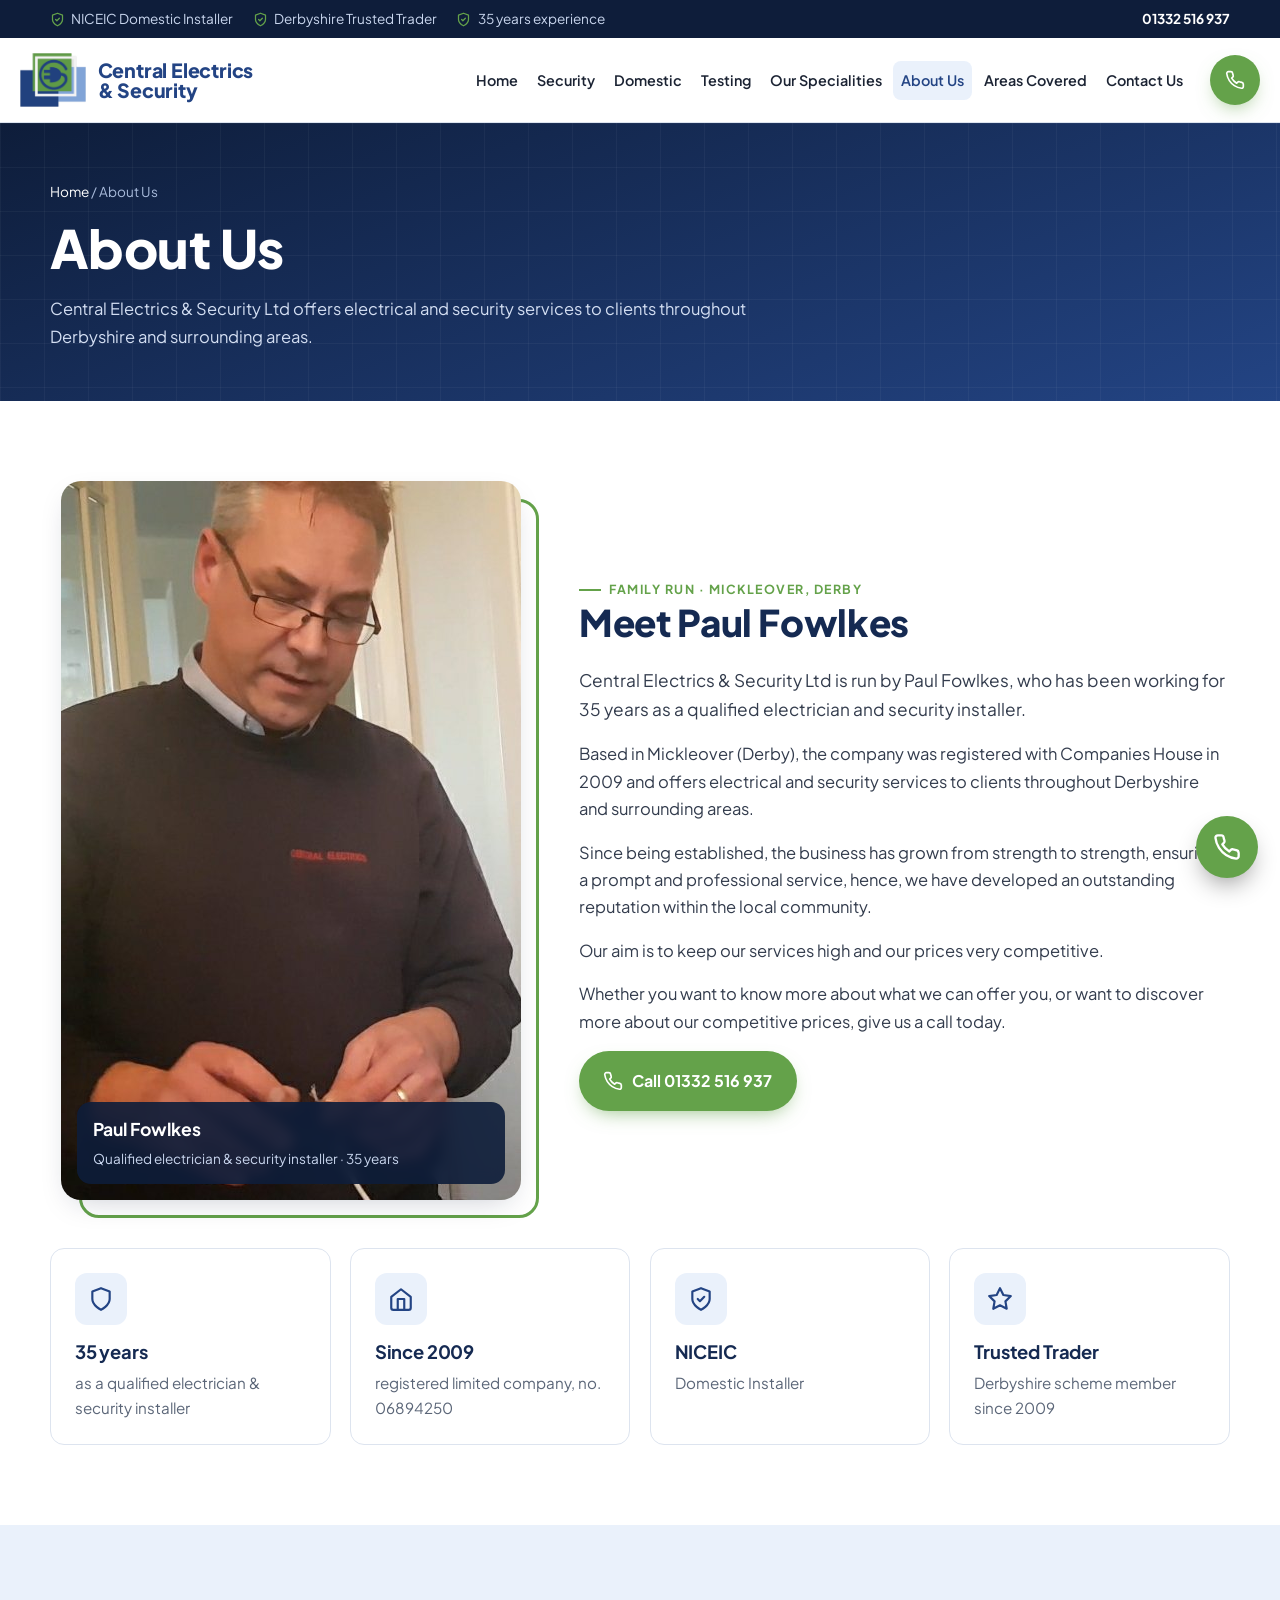
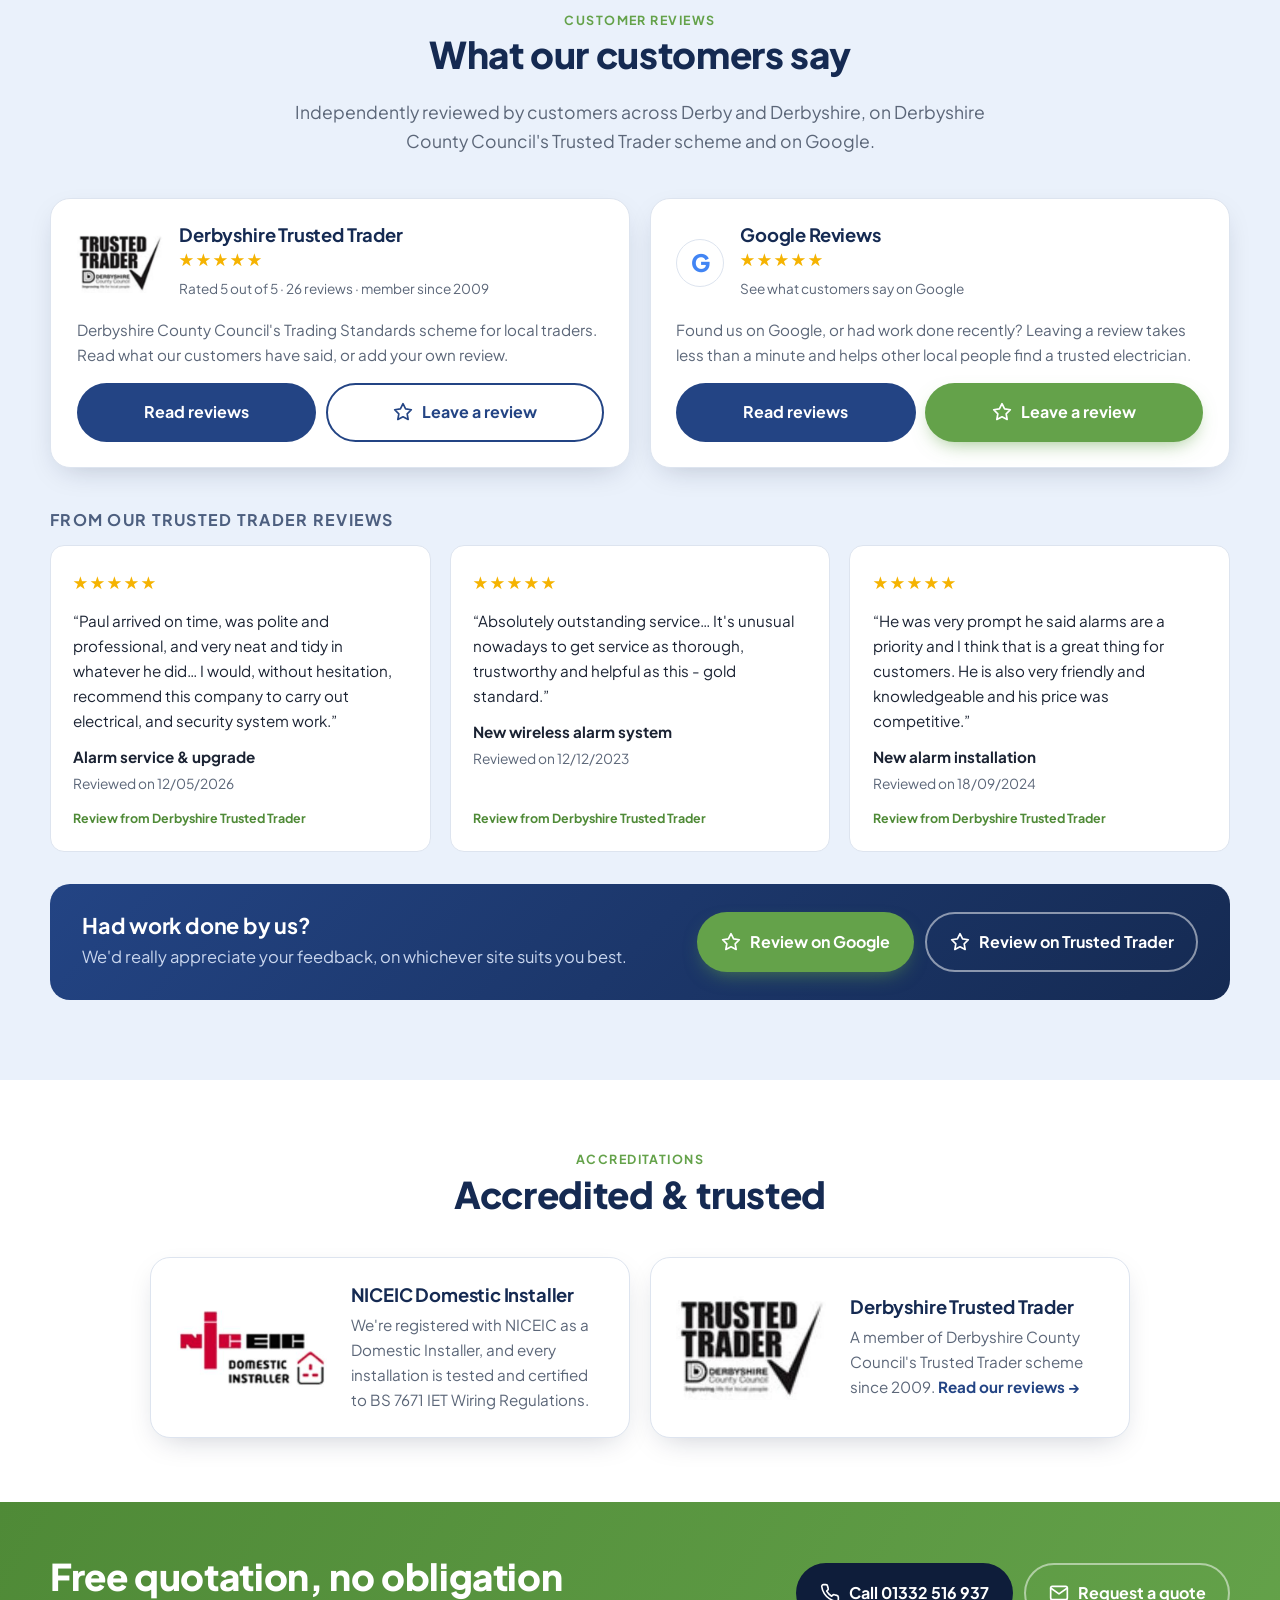
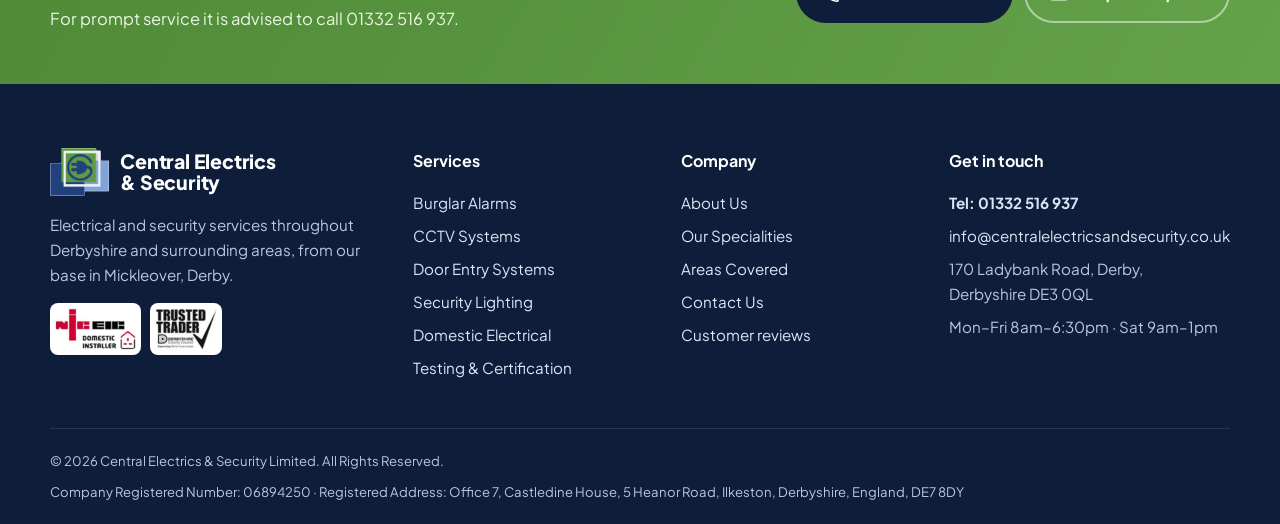
==== commit 7ae2a05c: "Add files via upload" ====
--- a/aboutus.html
+++ b/aboutus.html
@@ -6,13 +6,23 @@
 <title>About Us | Central Electrics & Security, Mickleover, Derby</title>
 <meta name="description" content="Run by Paul Fowlkes, a qualified electrician and security installer with 35 years experience, based in Mickleover, Derby.">
 <meta name="theme-color" content="#0e1d3a">
+<link rel="canonical" href="https://www.centralelectricsandsecurity.co.uk/aboutus.html">
+<meta property="og:type" content="website">
+<meta property="og:locale" content="en_GB">
+<meta property="og:site_name" content="Central Electrics &amp; Security">
+<meta property="og:title" content="About Us | Central Electrics & Security, Mickleover, Derby">
+<meta property="og:description" content="Run by Paul Fowlkes, a qualified electrician and security installer with 35 years experience, based in Mickleover, Derby.">
+<meta property="og:url" content="https://www.centralelectricsandsecurity.co.uk/aboutus.html">
+<meta property="og:image" content="https://www.centralelectricsandsecurity.co.uk/images/share.jpg">
+<meta property="og:image:width" content="1200"><meta property="og:image:height" content="630">
+<meta name="twitter:card" content="summary_large_image">
 <meta name="format-detection" content="telephone=yes">
 <link rel="icon" type="image/png" href="images/favicon.png">
 <link rel="apple-touch-icon" href="images/apple-touch-icon.png">
 <link rel="preconnect" href="https://fonts.googleapis.com"><link rel="preconnect" href="https://fonts.gstatic.com" crossorigin>
 <link href="https://fonts.googleapis.com/css2?family=Plus+Jakarta+Sans:wght@400;500;600;700;800&display=swap" rel="stylesheet">
 <link rel="stylesheet" href="css/style.css">
-<script type="application/ld+json">{"@context":"https://schema.org","@type":"Electrician","name":"Central Electrics & Security Ltd","telephone":"+441332516937","email":"info@centralelectricsandsecurity.co.uk","url":"https://www.centralelectricsandsecurity.co.uk/","image":"https://www.centralelectricsandsecurity.co.uk/images/central-logo.png","address":{"@type":"PostalAddress","streetAddress":"170 Ladybank Road","addressLocality":"Derby","addressRegion":"Derbyshire","postalCode":"DE3 0QL","addressCountry":"GB"},"areaServed":"Derbyshire"}</script>
+<script type="application/ld+json">{"@context": "https://schema.org", "@type": "Electrician", "@id": "https://www.centralelectricsandsecurity.co.uk/#business", "name": "Central Electrics & Security Ltd", "url": "https://www.centralelectricsandsecurity.co.uk/", "telephone": "+441332516937", "email": "info@centralelectricsandsecurity.co.uk", "image": "https://www.centralelectricsandsecurity.co.uk/images/projects/open-plan-pendant-lighting.jpg", "logo": "https://www.centralelectricsandsecurity.co.uk/images/icon.png", "description": "Family run electrical and security business in Mickleover, Derby. Burglar alarms, smart alarms, CCTV, door entry, security lighting and domestic electrical work. NICEIC Domestic Installer and Derbyshire Trusted Trader.", "founder": {"@type": "Person", "name": "Paul Fowlkes", "jobTitle": "Electrician & Security Installer"}, "foundingDate": "2009-05-01", "address": {"@type": "PostalAddress", "streetAddress": "170 Ladybank Road", "addressLocality": "Mickleover, Derby", "addressRegion": "Derbyshire", "postalCode": "DE3 0QL", "addressCountry": "GB"}, "geo": {"@type": "GeoCoordinates", "latitude": 52.9119798, "longitude": -1.5547513}, "areaServed": [{"@type": "City", "name": "Derby"}, {"@type": "Place", "name": "Mickleover"}, {"@type": "AdministrativeArea", "name": "Derbyshire"}], "openingHoursSpecification": [{"@type": "OpeningHoursSpecification", "dayOfWeek": ["Monday", "Tuesday", "Wednesday", "Thursday", "Friday"], "opens": "08:00", "closes": "18:30"}, {"@type": "OpeningHoursSpecification", "dayOfWeek": "Saturday", "opens": "09:00", "closes": "13:00"}], "sameAs": ["https://www.google.com/maps/place/?q=place_id:ChIJi2XwCVb2eUgR8YL2YHHdaZI", "https://apps.derbyshire.gov.uk/applications/trusted-trader/profile.asp?tid=56896"], "knowsAbout": ["Burglar alarms", "Smart alarms", "CCTV", "Door entry systems", "Security lighting", "Fuse board upgrades", "Rewiring", "Electrical testing"]}</script>
 </head>
 <body>
 <a class="skip" href="#main">Skip to content</a>
@@ -148,7 +158,8 @@
     <div><h4>Get in touch</h4><ul>
       <li><a href="tel:+441332516937"><b>Tel: 01332 516 937</b></a></li>
       <li><a href="mailto:info@centralelectricsandsecurity.co.uk">info@centralelectricsandsecurity.co.uk</a></li>
-      <li>170 Ladybank Road, Derby,<br>Derbyshire DE3 0QL</li></ul></div>
+      <li>170 Ladybank Road, Derby,<br>Derbyshire DE3 0QL</li>
+      <li>Mon&ndash;Fri 8am&ndash;6:30pm &middot; Sat 9am&ndash;1pm</li></ul></div>
   </div>
   <div class="footer-bottom">
     <span>&copy; <span data-year></span> Central Electrics &amp; Security Limited. All Rights Reserved.</span>
--- a/css/style.css
+++ b/css/style.css
@@ -393,3 +393,53 @@
 .quote-tips h3{font-size:1rem;margin-bottom:.8rem}
 .quote-tips .checks li{font-weight:600;font-size:.95rem}
 .quote-note{font-size:.88rem;color:var(--muted);margin:1rem 0 0}
+
+/* HomeControl 2.0 style app mockup */
+.phone-wrap{margin:0;display:flex;flex-direction:column;align-items:center;gap:1rem}
+.phone.hc{background:#111;padding:12px}
+.phone.hc .notch{background:#111}
+.hc-app{height:100%;border-radius:30px;background:#ececee;overflow:hidden;position:relative;padding:8px 12px 0;color:#333;font-family:inherit}
+.hc-status{display:flex;justify-content:space-between;font-size:.62rem;font-weight:700;padding:4px 8px 0;color:#222}
+.hc-sig{letter-spacing:-1px;font-size:.5rem}
+.hc-back{font-size:1.6rem;line-height:1;margin:6px 0 0 2px;color:#333}
+.hc-title{display:flex;justify-content:space-between;align-items:center;font-size:1.25rem;color:#3a3a4a;margin:0 2px 10px}
+.hc-edit{width:24px;height:24px;border-radius:50%;background:#fff;display:grid;place-items:center;box-shadow:0 1px 3px rgba(0,0,0,.15)}
+.hc-edit svg{width:11px;height:11px;color:#d71920}
+.hc-card{background:#fff;border-radius:4px;box-shadow:0 2px 6px rgba(0,0,0,.08);margin-bottom:10px;position:relative;overflow:hidden}
+.hc-armall{display:flex;justify-content:space-between;align-items:center;padding:12px;color:#d71920;font-size:.95rem}
+.hc-toggle{width:30px;height:18px;border-radius:9px;background:#e4e4e6;position:relative}
+.hc-toggle::after{content:"";position:absolute;left:2px;top:2px;width:14px;height:14px;border-radius:50%;background:#fff;box-shadow:0 1px 2px rgba(0,0,0,.25)}
+.hc-area{display:flex;justify-content:space-between;align-items:center;padding:10px 12px 6px}
+.hc-area b{display:block;color:#d71920;font-weight:500;font-size:1.05rem;margin-bottom:4px}
+.hc-area small{display:block;font-size:.5rem;font-weight:800;color:#444;line-height:1.35;letter-spacing:.03em}
+.hc-lock{width:52px;height:52px;border-radius:50%;display:grid;place-items:center;flex:none;position:relative}
+.hc-lock svg{width:22px;height:22px;color:#fff}
+.hc-lock.open{border:4px solid #c9c9c9;background:#fff}
+.hc-lock.open::before{content:"";position:absolute;inset:4px;border-radius:50%;background:#3aa64c}
+.hc-lock.open svg{position:relative}
+.hc-lock.shut{border:3px solid #d71920;background:#fff}
+.hc-lock.shut::before{content:"";position:absolute;inset:3px;border-radius:50%;background:#d71920}
+.hc-lock.shut svg{position:relative;margin-top:-8px;width:18px;height:18px}
+.hc-lock em{position:absolute;bottom:11px;font-style:normal;font-size:.42rem;font-weight:800;color:#fff;letter-spacing:.04em}
+.hc-view{font-size:.58rem;font-weight:800;color:#555;padding:4px 12px 10px;letter-spacing:.04em}
+.hc-view span{margin-left:6px}
+.hc-armed::after{content:"";position:absolute;right:0;bottom:0;width:55%;height:7px;background:#d71920;clip-path:polygon(12% 0,100% 0,100% 100%,0 100%)}
+.hc-cut{padding-bottom:20px}
+.hc-nav{position:absolute;left:0;right:0;bottom:0;background:#fff;display:grid;grid-template-columns:repeat(5,1fr);align-items:end;padding:6px 4px 12px;box-shadow:0 -2px 8px rgba(0,0,0,.08)}
+.hc-nav span{display:flex;flex-direction:column;align-items:center;gap:2px;color:#555}
+.hc-nav svg{width:15px;height:15px}
+.hc-nav small{font-size:.4rem;font-weight:800;letter-spacing:.03em}
+.hc-nav .hc-home{width:46px;height:46px;border-radius:50%;background:#d71920;color:#fff;justify-content:center;margin:-26px auto 0;box-shadow:0 3px 8px rgba(215,25,32,.4)}
+.hc-nav .hc-home svg{width:20px;height:20px}
+.phone-cap{font-size:.82rem;color:var(--muted);text-align:center}
+
+/* Mobile: line staggered photo pairs up straight */
+@media (max-width:860px){.media-stack img{margin-top:0!important}}
+
+/* Hero: remove doubled section padding; tighter top on mobile */
+@media (max-width:900px){
+  section.hero{padding:0}
+  .hero .container{padding:2rem 0 2.6rem;gap:1.8rem}
+  .hero h1{margin-bottom:.45em}
+  .hero-ctas{margin:1.4rem 0}
+}
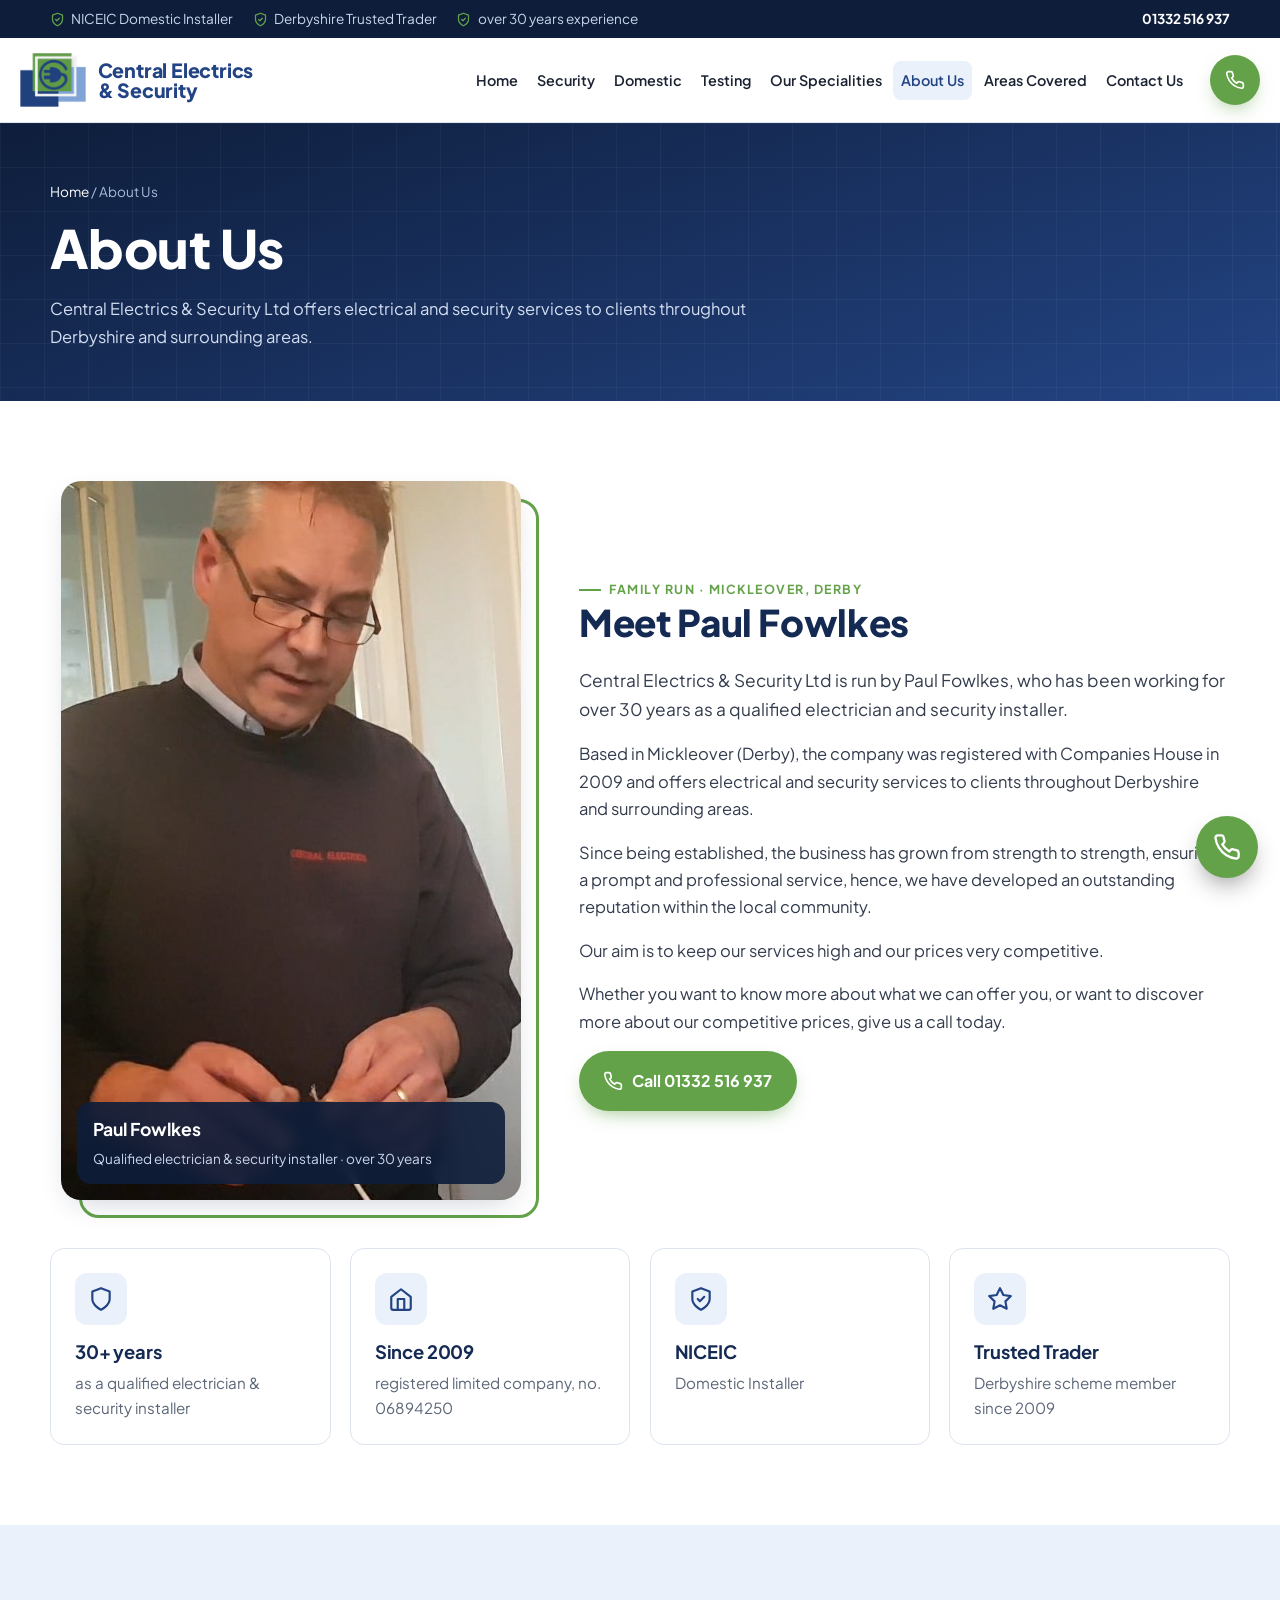
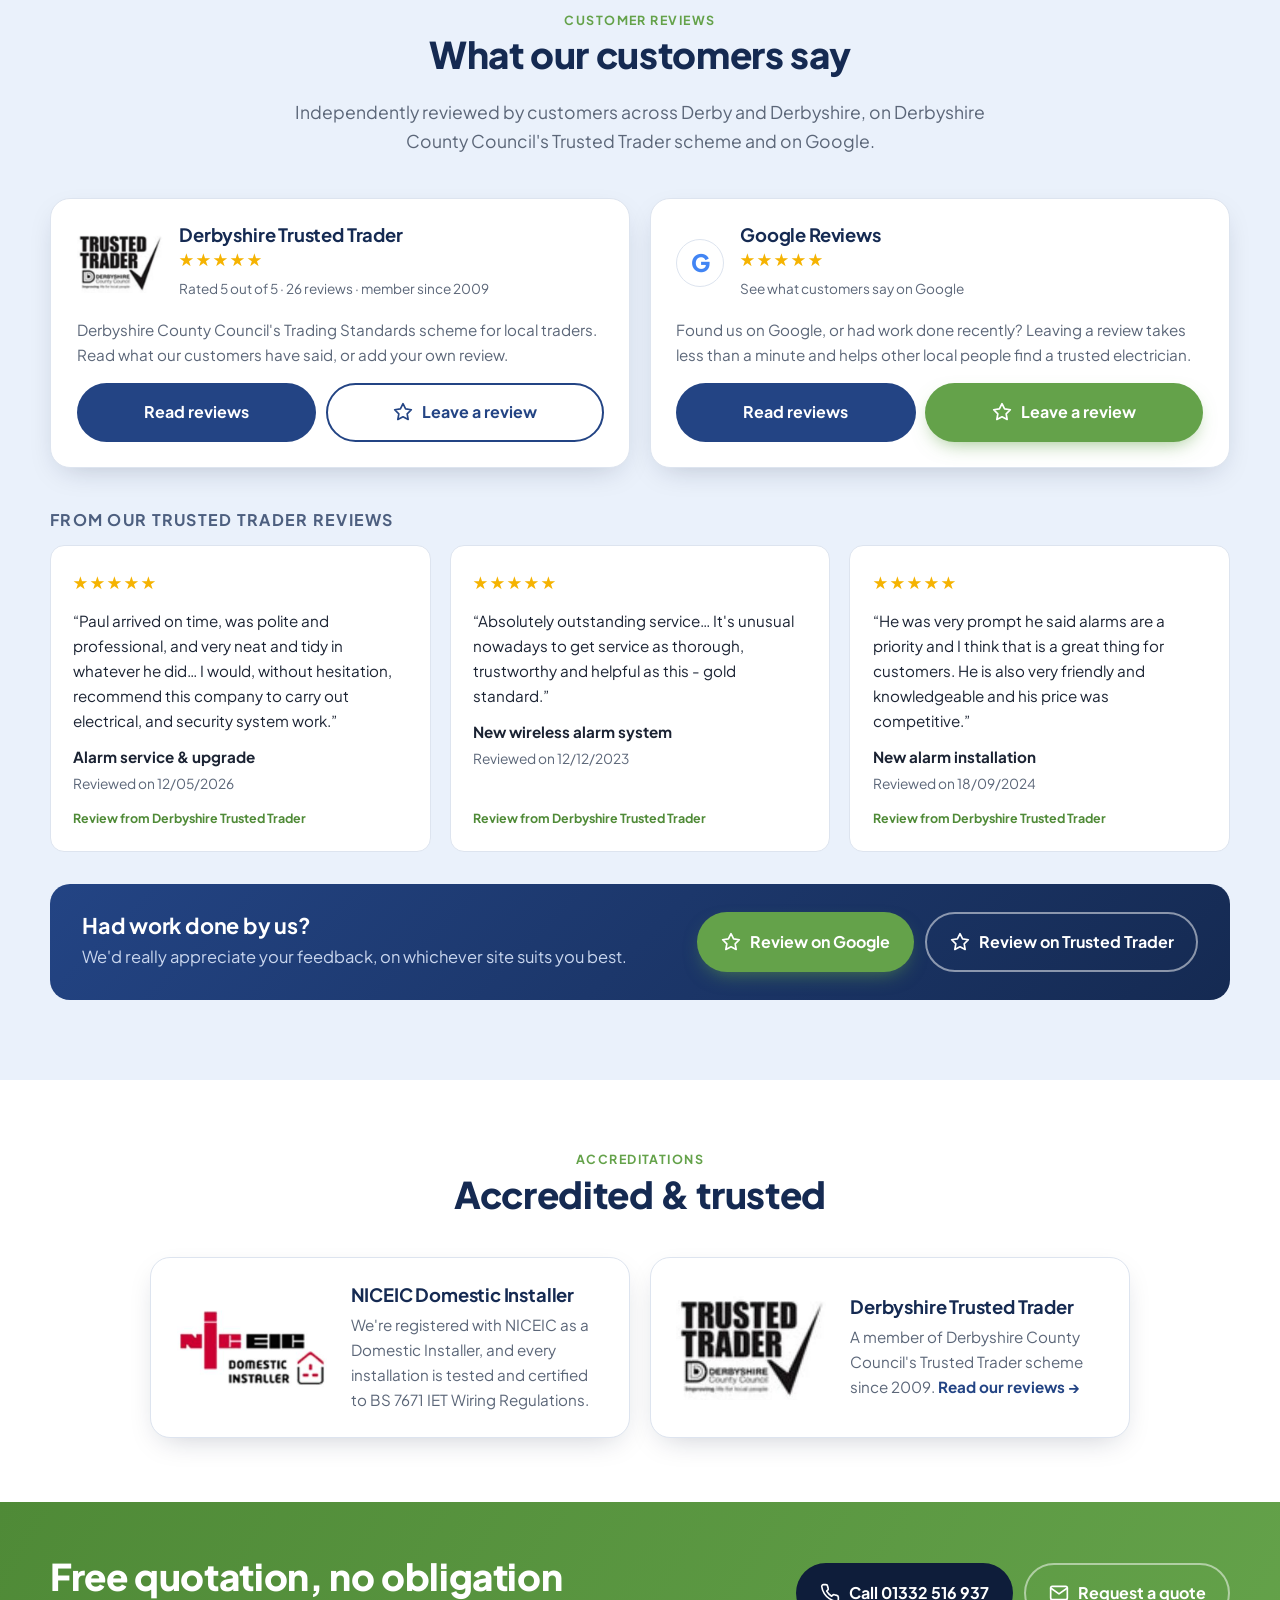
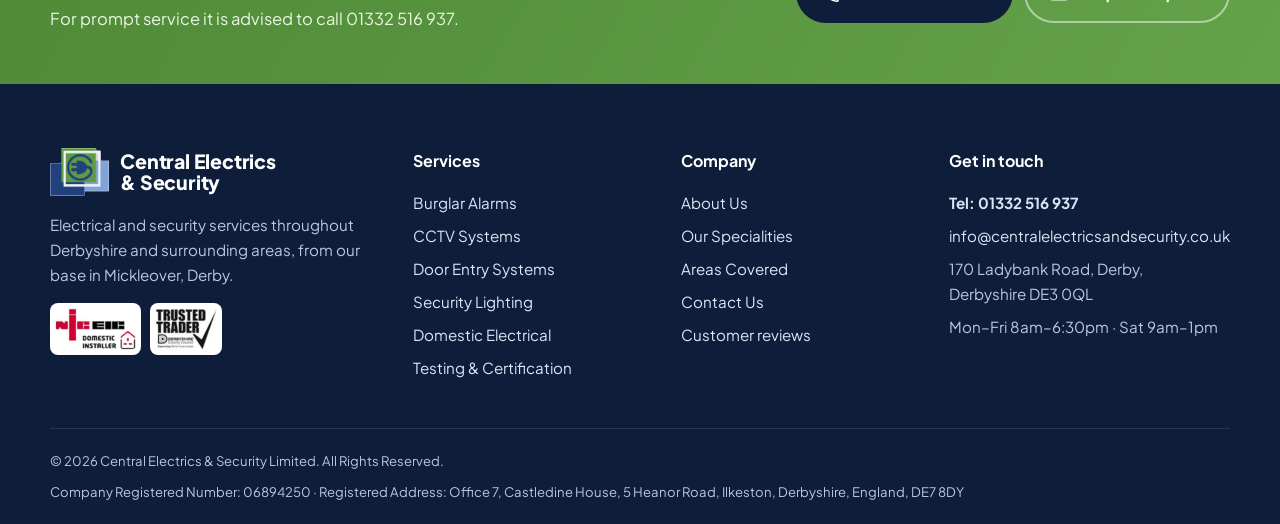
==== commit af1335f7: "test" ====
--- a/aboutus.html
+++ b/aboutus.html
@@ -4,14 +4,14 @@
 <meta charset="utf-8">
 <meta name="viewport" content="width=device-width, initial-scale=1, viewport-fit=cover">
 <title>About Us | Central Electrics & Security, Mickleover, Derby</title>
-<meta name="description" content="Run by Paul Fowlkes, a qualified electrician and security installer with 35 years experience, based in Mickleover, Derby.">
+<meta name="description" content="Run by Paul Fowlkes, a qualified electrician and security installer with over 30 years experience, based in Mickleover, Derby.">
 <meta name="theme-color" content="#0e1d3a">
 <link rel="canonical" href="https://www.centralelectricsandsecurity.co.uk/aboutus.html">
 <meta property="og:type" content="website">
 <meta property="og:locale" content="en_GB">
 <meta property="og:site_name" content="Central Electrics &amp; Security">
 <meta property="og:title" content="About Us | Central Electrics & Security, Mickleover, Derby">
-<meta property="og:description" content="Run by Paul Fowlkes, a qualified electrician and security installer with 35 years experience, based in Mickleover, Derby.">
+<meta property="og:description" content="Run by Paul Fowlkes, a qualified electrician and security installer with over 30 years experience, based in Mickleover, Derby.">
 <meta property="og:url" content="https://www.centralelectricsandsecurity.co.uk/aboutus.html">
 <meta property="og:image" content="https://www.centralelectricsandsecurity.co.uk/images/share.jpg">
 <meta property="og:image:width" content="1200"><meta property="og:image:height" content="630">
@@ -27,7 +27,7 @@
 <body>
 <a class="skip" href="#main">Skip to content</a>
 <div class="topbar"><div class="container">
-  <div class="badges"><span><svg viewBox="0 0 24 24" fill="none" stroke="currentColor" stroke-width="2" stroke-linecap="round" stroke-linejoin="round" aria-hidden="true" ><path d="M12 22s8-4 8-10V5l-8-3-8 3v7c0 6 8 10 8 10z"/><path d="m9 12 2 2 4-4"/></svg> NICEIC Domestic Installer</span><span><svg viewBox="0 0 24 24" fill="none" stroke="currentColor" stroke-width="2" stroke-linecap="round" stroke-linejoin="round" aria-hidden="true" ><path d="M12 22s8-4 8-10V5l-8-3-8 3v7c0 6 8 10 8 10z"/><path d="m9 12 2 2 4-4"/></svg> Derbyshire Trusted Trader</span><span><svg viewBox="0 0 24 24" fill="none" stroke="currentColor" stroke-width="2" stroke-linecap="round" stroke-linejoin="round" aria-hidden="true" ><path d="M12 22s8-4 8-10V5l-8-3-8 3v7c0 6 8 10 8 10z"/><path d="m9 12 2 2 4-4"/></svg> 35 years experience</span></div>
+  <div class="badges"><span><svg viewBox="0 0 24 24" fill="none" stroke="currentColor" stroke-width="2" stroke-linecap="round" stroke-linejoin="round" aria-hidden="true" ><path d="M12 22s8-4 8-10V5l-8-3-8 3v7c0 6 8 10 8 10z"/><path d="m9 12 2 2 4-4"/></svg> NICEIC Domestic Installer</span><span><svg viewBox="0 0 24 24" fill="none" stroke="currentColor" stroke-width="2" stroke-linecap="round" stroke-linejoin="round" aria-hidden="true" ><path d="M12 22s8-4 8-10V5l-8-3-8 3v7c0 6 8 10 8 10z"/><path d="m9 12 2 2 4-4"/></svg> Derbyshire Trusted Trader</span><span><svg viewBox="0 0 24 24" fill="none" stroke="currentColor" stroke-width="2" stroke-linecap="round" stroke-linejoin="round" aria-hidden="true" ><path d="M12 22s8-4 8-10V5l-8-3-8 3v7c0 6 8 10 8 10z"/><path d="m9 12 2 2 4-4"/></svg> over 30 years experience</span></div>
   <a href="tel:+441332516937">01332 516 937</a>
 </div></div>
 <header class="site-header"><div class="container">
@@ -45,12 +45,12 @@
 <section><div class="container split rev">
   <figure class="profile reveal">
     <img src="images/paul-fowlkes.jpg" alt="Paul Fowlkes, electrician and security installer, at work" width="575" height="719">
-    <figcaption><b>Paul Fowlkes</b><span>Qualified electrician &amp; security installer &middot; 35 years</span></figcaption>
+    <figcaption><b>Paul Fowlkes</b><span>Qualified electrician &amp; security installer &middot; over 30 years</span></figcaption>
   </figure>
   <div class="prose reveal">
     <span class="eyebrow">Family run &middot; Mickleover, Derby</span>
     <h2>Meet Paul Fowlkes</h2>
-    <p>Central Electrics &amp; Security Ltd is run by Paul Fowlkes, who has been working for 35 years as a qualified electrician and security installer.</p>
+    <p>Central Electrics &amp; Security Ltd is run by Paul Fowlkes, who has been working for over 30 years as a qualified electrician and security installer.</p>
     <p>Based in Mickleover (Derby), the company was registered with Companies House in 2009 and offers electrical and security services to clients throughout Derbyshire and surrounding areas.</p>
     <p>Since being established, the business has grown from strength to strength, ensuring a prompt and professional service, hence, we have developed an outstanding reputation within the local community.</p>
     <p>Our aim is to keep our services high and our prices very competitive.</p>
@@ -60,7 +60,7 @@
 </div>
 <div class="container" style="margin-top:3rem">
     <div class="grid grid-4">
-      <div class="card"><div class="icon"><svg viewBox="0 0 24 24" fill="none" stroke="currentColor" stroke-width="2" stroke-linecap="round" stroke-linejoin="round" aria-hidden="true" ><path d="M12 22s8-4 8-10V5l-8-3-8 3v7c0 6 8 10 8 10z"/></svg></div><h3>35 years</h3><p>as a qualified electrician &amp; security installer</p></div>
+      <div class="card"><div class="icon"><svg viewBox="0 0 24 24" fill="none" stroke="currentColor" stroke-width="2" stroke-linecap="round" stroke-linejoin="round" aria-hidden="true" ><path d="M12 22s8-4 8-10V5l-8-3-8 3v7c0 6 8 10 8 10z"/></svg></div><h3>30+ years</h3><p>as a qualified electrician &amp; security installer</p></div>
       <div class="card"><div class="icon"><svg viewBox="0 0 24 24" fill="none" stroke="currentColor" stroke-width="2" stroke-linecap="round" stroke-linejoin="round" aria-hidden="true" ><path d="m3 10 9-7 9 7v10a2 2 0 0 1-2 2H5a2 2 0 0 1-2-2z"/><path d="M9 22V12h6v10"/></svg></div><h3>Since 2009</h3><p>registered limited company, no. 06894250</p></div>
       <div class="card"><div class="icon"><svg viewBox="0 0 24 24" fill="none" stroke="currentColor" stroke-width="2" stroke-linecap="round" stroke-linejoin="round" aria-hidden="true" ><path d="M12 22s8-4 8-10V5l-8-3-8 3v7c0 6 8 10 8 10z"/><path d="m9 12 2 2 4-4"/></svg></div><h3>NICEIC</h3><p>Domestic Installer</p></div>
       <div class="card"><div class="icon"><svg viewBox="0 0 24 24" fill="none" stroke="currentColor" stroke-width="2" stroke-linecap="round" stroke-linejoin="round" aria-hidden="true" ><path d="m12 2 3.1 6.3 6.9 1-5 4.9 1.2 6.8L12 17.8 5.8 21l1.2-6.8-5-4.9 6.9-1z"/></svg></div><h3>Trusted Trader</h3><p>Derbyshire scheme member since 2009</p></div>
--- a/css/style.css
+++ b/css/style.css
@@ -443,3 +443,13 @@
   .hero h1{margin-bottom:.45em}
   .hero-ctas{margin:1.4rem 0}
 }
+
+/* Hero collage slideshows */
+.collage .slides{position:relative;overflow:hidden;border-radius:12px;background:var(--navy-ink)}
+.collage .slides img{position:absolute;inset:0;width:100%;height:100%;object-fit:cover;border-radius:0;opacity:0;transition:opacity 1.4s ease,transform 6s ease;transform:scale(1.04)}
+.collage .slides img.on{opacity:1;transform:scale(1)}
+.collage .c1{grid-column:1;grid-row:1/3}
+.collage .c2{grid-column:2;grid-row:1}
+.collage .c3{grid-column:2;grid-row:2/4}
+.collage .c4{grid-column:1;grid-row:3}
+@media (prefers-reduced-motion:reduce){.collage .slides img{transition:none;transform:none}}
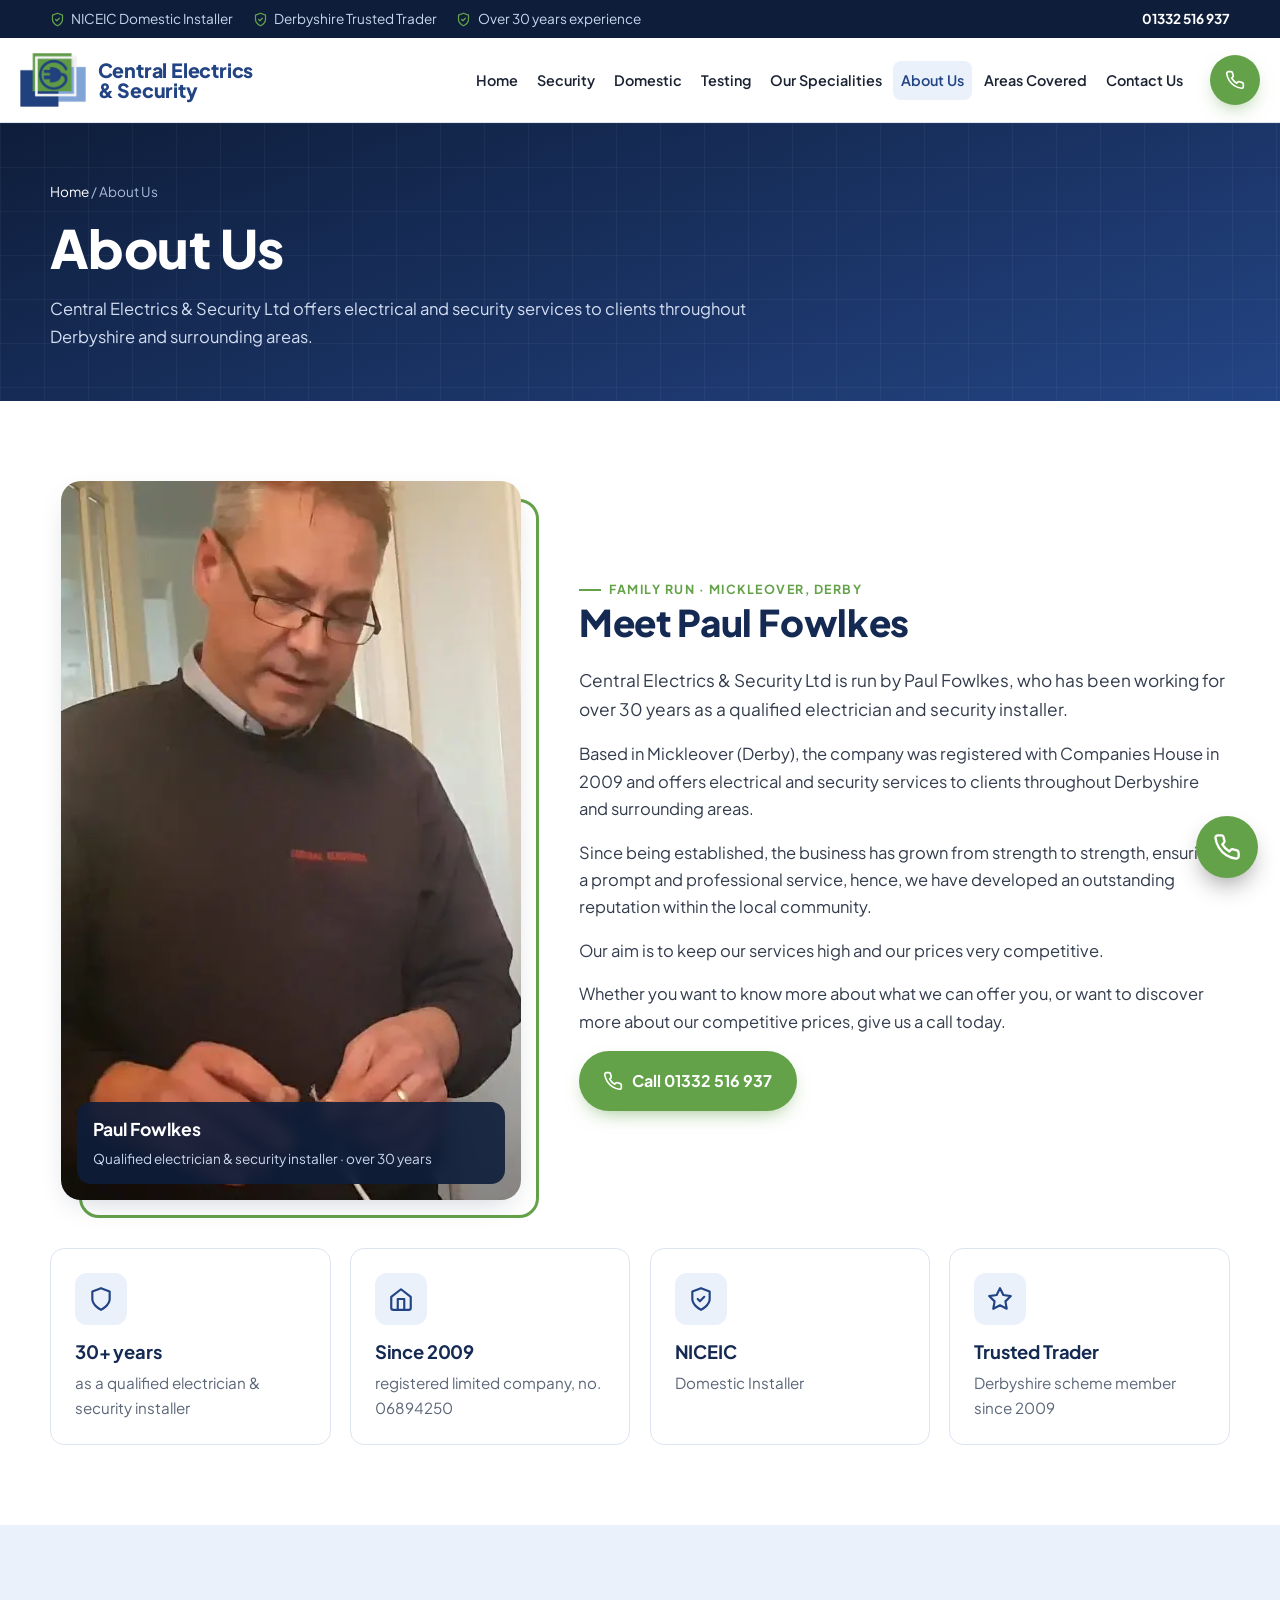
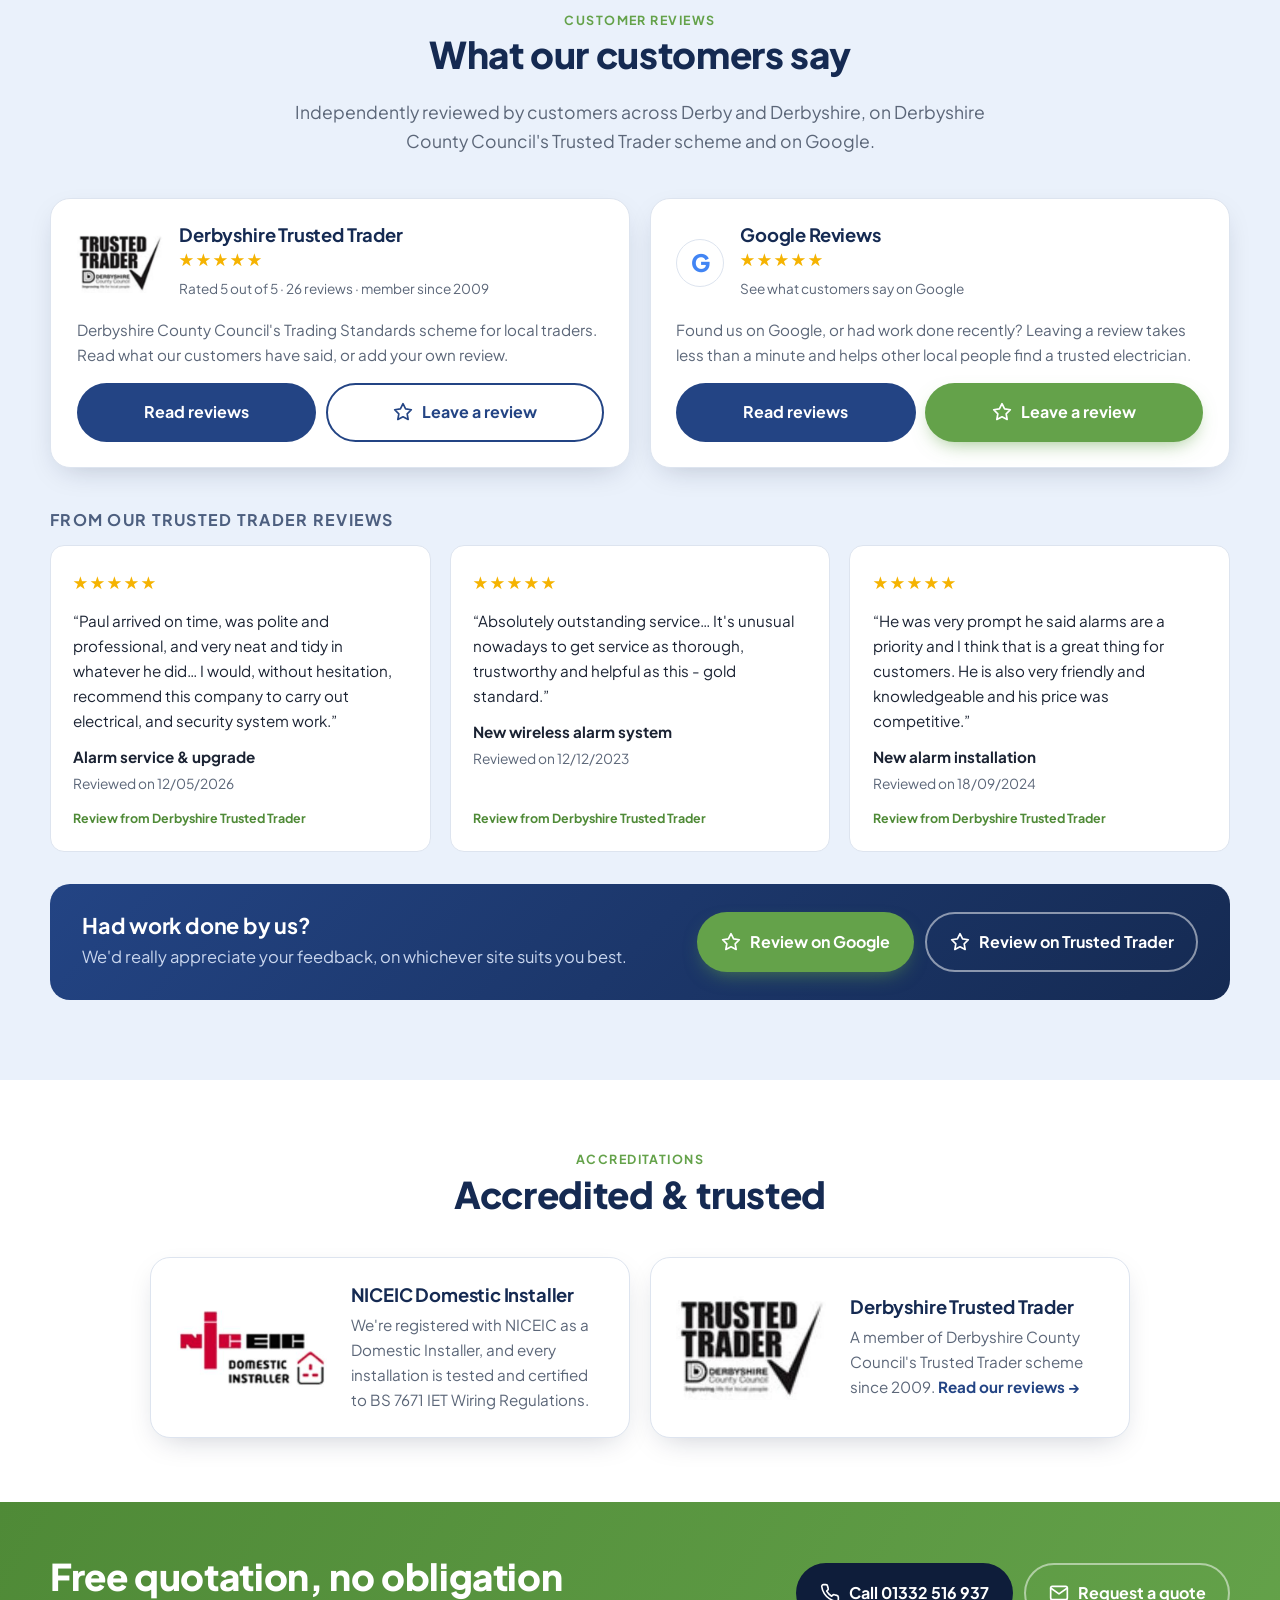
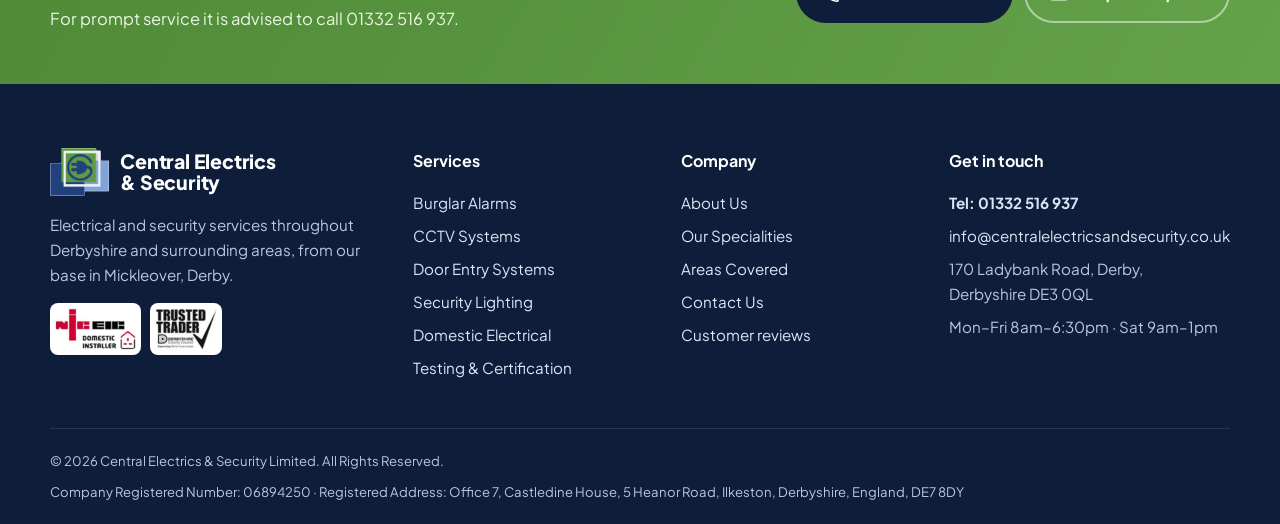
==== commit ce8e7178: "a" ====
--- a/aboutus.html
+++ b/aboutus.html
@@ -13,21 +13,25 @@
 <meta property="og:title" content="About Us | Central Electrics & Security, Mickleover, Derby">
 <meta property="og:description" content="Run by Paul Fowlkes, a qualified electrician and security installer with over 30 years experience, based in Mickleover, Derby.">
 <meta property="og:url" content="https://www.centralelectricsandsecurity.co.uk/aboutus.html">
-<meta property="og:image" content="https://www.centralelectricsandsecurity.co.uk/images/share.jpg">
-<meta property="og:image:width" content="1200"><meta property="og:image:height" content="630">
+<meta property="og:image" content="https://www.centralelectricsandsecurity.co.uk/images/share-square.png">
+<meta property="og:image:width" content="600"><meta property="og:image:height" content="600">
+<meta property="og:image:alt" content="Central Electrics &amp; Security logo">
 <meta name="twitter:card" content="summary_large_image">
+<meta name="twitter:image" content="https://www.centralelectricsandsecurity.co.uk/images/share.jpg">
+<meta name="twitter:image:alt" content="Central Electrics &amp; Security: burglar alarms, CCTV and electrical work in Derby">
 <meta name="format-detection" content="telephone=yes">
 <link rel="icon" type="image/png" href="images/favicon.png">
 <link rel="apple-touch-icon" href="images/apple-touch-icon.png">
 <link rel="preconnect" href="https://fonts.googleapis.com"><link rel="preconnect" href="https://fonts.gstatic.com" crossorigin>
-<link href="https://fonts.googleapis.com/css2?family=Plus+Jakarta+Sans:wght@400;500;600;700;800&display=swap" rel="stylesheet">
-<link rel="stylesheet" href="css/style.css">
-<script type="application/ld+json">{"@context": "https://schema.org", "@type": "Electrician", "@id": "https://www.centralelectricsandsecurity.co.uk/#business", "name": "Central Electrics & Security Ltd", "url": "https://www.centralelectricsandsecurity.co.uk/", "telephone": "+441332516937", "email": "info@centralelectricsandsecurity.co.uk", "image": "https://www.centralelectricsandsecurity.co.uk/images/projects/open-plan-pendant-lighting.jpg", "logo": "https://www.centralelectricsandsecurity.co.uk/images/icon.png", "description": "Family run electrical and security business in Mickleover, Derby. Burglar alarms, smart alarms, CCTV, door entry, security lighting and domestic electrical work. NICEIC Domestic Installer and Derbyshire Trusted Trader.", "founder": {"@type": "Person", "name": "Paul Fowlkes", "jobTitle": "Electrician & Security Installer"}, "foundingDate": "2009-05-01", "address": {"@type": "PostalAddress", "streetAddress": "170 Ladybank Road", "addressLocality": "Mickleover, Derby", "addressRegion": "Derbyshire", "postalCode": "DE3 0QL", "addressCountry": "GB"}, "geo": {"@type": "GeoCoordinates", "latitude": 52.9119798, "longitude": -1.5547513}, "areaServed": [{"@type": "City", "name": "Derby"}, {"@type": "Place", "name": "Mickleover"}, {"@type": "AdministrativeArea", "name": "Derbyshire"}], "openingHoursSpecification": [{"@type": "OpeningHoursSpecification", "dayOfWeek": ["Monday", "Tuesday", "Wednesday", "Thursday", "Friday"], "opens": "08:00", "closes": "18:30"}, {"@type": "OpeningHoursSpecification", "dayOfWeek": "Saturday", "opens": "09:00", "closes": "13:00"}], "sameAs": ["https://www.google.com/maps/place/?q=place_id:ChIJi2XwCVb2eUgR8YL2YHHdaZI", "https://apps.derbyshire.gov.uk/applications/trusted-trader/profile.asp?tid=56896"], "knowsAbout": ["Burglar alarms", "Smart alarms", "CCTV", "Door entry systems", "Security lighting", "Fuse board upgrades", "Rewiring", "Electrical testing"]}</script>
+<link rel="preload" as="style" href="https://fonts.googleapis.com/css2?family=Plus+Jakarta+Sans:wght@400;500;600;700;800&display=optional" onload="this.onload=null;this.rel='stylesheet'">
+<noscript><link rel="stylesheet" href="https://fonts.googleapis.com/css2?family=Plus+Jakarta+Sans:wght@400;500;600;700;800&display=optional"></noscript>
+<style>:root{--navy:#234484;--navy-deep:#0e1d3a;--navy-ink:#152a52;--green:#64a24a;--green-dark:#4f8a37;--slate:#4d5f7f;--sky:#87ace1;--sky-soft:#eaf1fb;--ink:#1b2333;--muted:#5b6678;--line:#dde4ef;--white:#fff;--radius:14px;--shadow:0 10px 30px -12px rgba(14,29,58,.25);--max:1180px;--font:"Plus Jakarta Sans",system-ui,-apple-system,"Segoe UI",Roboto,Arial,sans-serif;}*,*::before,*::after{box-sizing:border-box}html{scroll-behavior:smooth;-webkit-text-size-adjust:100%}body{margin:0;font-family:var(--font);color:var(--ink);background:var(--white);line-height:1.65;font-size:16.5px}img{max-width:100%;display:block}a{color:var(--navy)}h1,h2,h3{line-height:1.2;margin:0 0 .6em;letter-spacing:-.01em;color:var(--navy-ink)}h1{font-size:clamp(2rem,5vw,3.3rem);font-weight:800}h2{font-size:clamp(1.6rem,3.4vw,2.3rem);font-weight:800}h3{font-size:1.15rem;font-weight:700}p{margin:0 0 1em}.container{width:min(100% - 2.5rem,var(--max));margin-inline:auto}.skip{position:absolute;left:-9999px}.skip:focus{left:1rem;top:1rem;z-index:999;background:#fff;padding:.5rem 1rem}.eyebrow{display:inline-flex;flex-wrap:wrap;align-items:center;gap:.5rem;font-size:.78rem;font-weight:700;letter-spacing:.12em;text-transform:uppercase;color:var(--green)}.eyebrow::before{content:"";width:22px;height:2px;background:currentColor}.lead{font-size:1.1rem;color:var(--muted)}.btn{display:inline-flex;align-items:center;justify-content:center;gap:.55rem;padding:.9rem 1.4rem;border-radius:999px;font-weight:700;font-size:1rem;text-decoration:none;border:2px solid transparent;cursor:pointer;transition:transform .15s,background .2s,box-shadow .2s;min-height:48px;font-family:inherit}.btn svg{width:20px;height:20px;flex:none}.btn:hover{transform:translateY(-2px)}.btn-green{background:var(--green);color:#fff;box-shadow:0 8px 20px -8px rgba(100,162,74,.7)}.btn-green:hover{background:var(--green-dark)}.btn-navy{background:var(--navy);color:#fff}.btn-navy:hover{background:var(--navy-ink)}.btn-ghost{border-color:rgba(255,255,255,.5);color:#fff}.btn-ghost:hover{background:rgba(255,255,255,.1)}.btn-outline{border-color:var(--navy);color:var(--navy);background:#fff}.btn-outline:hover{background:var(--sky-soft)}.topbar{background:var(--navy-deep);color:#c9d6ee;font-size:.85rem}.topbar .container{display:flex;justify-content:space-between;align-items:center;gap:1rem;padding:.5rem 0}.topbar a{color:#fff;text-decoration:none;font-weight:700}.topbar .badges{display:flex;gap:1.2rem;flex-wrap:wrap}.topbar .badges span{display:inline-flex;align-items:center;gap:.4rem}.topbar svg{width:15px;height:15px;color:var(--green)}.site-header{position:sticky;top:0;z-index:50;background:rgba(255,255,255,.96);backdrop-filter:blur(10px);border-bottom:1px solid var(--line)}.site-header .container{display:flex;align-items:center;justify-content:space-between;gap:1.2rem;min-height:84px;width:min(100% - 2.5rem,1400px)}.logo{flex:none}.nav{flex:1 1 auto;min-width:0}.nav ul{justify-content:flex-end}.header-call{flex:none}.logo{display:flex;align-items:center;gap:.7rem;text-decoration:none}.logo img{height:54px;width:auto}.wordmark{white-space:nowrap;font-weight:800;color:var(--navy);line-height:1.05;font-size:1.22rem;letter-spacing:-.01em}.nav ul{list-style:none;display:flex;gap:.2rem;margin:0;padding:0}.nav a{display:block;white-space:nowrap;padding:.55rem .6rem;border-radius:8px;text-decoration:none;color:var(--ink);font-weight:600;font-size:.93rem}.nav a:hover{background:var(--sky-soft);color:var(--navy)}.nav a[aria-current="page"]{color:var(--navy);background:var(--sky-soft)}.header-call{white-space:nowrap}.menu-btn{display:none;background:none;border:0;padding:.6rem;cursor:pointer;color:var(--navy)}.menu-btn svg{width:28px;height:28px}@media (max-width:1500px){.header-call span.long{display:none}}@media (max-width:1400px){.nav a{font-size:.9rem;padding:.5rem .5rem}.header-call{padding:.8rem;width:50px;height:50px;border-radius:50%}.header-call > span{display:none}}@media (max-width:1240px){.site-header .container{min-height:68px}.logo img{height:44px}.wordmark{font-size:1.05rem}.menu-btn{display:inline-flex}.header-call{margin-left:auto;width:auto;height:auto;border-radius:999px;padding:.7rem 1.1rem}.header-call > span{display:inline}.nav{position:fixed;inset:68px 0 auto 0;background:#fff;border-bottom:1px solid var(--line);box-shadow:var(--shadow);max-height:0;overflow:hidden;transition:max-height .3s ease}.nav.open{max-height:80vh;overflow:auto}.nav ul{flex-direction:column;padding:.6rem 1.25rem 1.2rem}.nav a{padding:.9rem .5rem;font-size:1.05rem;border-bottom:1px solid var(--line);border-radius:0}.topbar .badges span:nth-child(n+2){display:none}}@media (max-width:420px){ .logo img{height:38px} .wordmark{font-size:.98rem} }.hero{position:relative;color:#fff;background:radial-gradient(1000px 500px at 85% 0%,rgba(135,172,225,.28),transparent 60%),radial-gradient(700px 400px at 0% 100%,rgba(100,162,74,.18),transparent 60%),linear-gradient(160deg,var(--navy-deep) 0%,var(--navy-ink) 55%,var(--navy) 100%);overflow:hidden}.hero::after{content:"";position:absolute;inset:0;background-image:linear-gradient(rgba(255,255,255,.04) 1px,transparent 1px),linear-gradient(90deg,rgba(255,255,255,.04) 1px,transparent 1px);background-size:44px 44px;mask-image:linear-gradient(to bottom,#000,transparent 90%);pointer-events:none}.hero .container>*{min-width:0}.hero .container{position:relative;z-index:1;display:grid;grid-template-columns:1.1fr .9fr;gap:3rem;align-items:center;padding:5rem 0 5.5rem}.hero h1{color:#fff}.hero h1 em{font-style:normal;color:var(--sky)}.hero p{color:#d3def2;font-size:1.12rem;max-width:36rem}.hero .eyebrow{color:#9fd487}.hero-ctas{display:flex;flex-wrap:wrap;gap:.8rem;margin:1.8rem 0}.hero-trust{display:flex;flex-wrap:wrap;gap:1.4rem;color:#c9d6ee;font-size:.92rem}.hero-trust b{color:#fff;font-size:1.6rem;display:block;line-height:1}.hero-card{background:rgba(255,255,255,.07);border:1px solid rgba(255,255,255,.15);border-radius:20px;padding:1.4rem;backdrop-filter:blur(6px)}.hero-card img{border-radius:14px;aspect-ratio:4/3;object-fit:cover;width:100%}.hero-card .status{display:flex;align-items:center;gap:.6rem;margin-top:1rem;font-weight:700;font-size:.95rem}.dot{width:10px;height:10px;border-radius:50%;background:#7ee35a;box-shadow:0 0 0 0 rgba(126,227,90,.7);animation:pulse 2s infinite}@keyframes pulse{70%{box-shadow:0 0 0 10px rgba(126,227,90,0)}100%{box-shadow:0 0 0 0 rgba(126,227,90,0)}}.hero-card ul{list-style:none;padding:0;margin:.8rem 0 0;display:grid;grid-template-columns:1fr 1fr;gap:.5rem;font-size:.9rem;color:#d3def2}.hero-card li{display:flex;gap:.45rem;align-items:center}.hero-card li svg{width:16px;height:16px;color:#9fd487;flex:none}.page-hero{background:linear-gradient(160deg,var(--navy-deep),var(--navy));color:#fff;padding:3.6rem 0 3.2rem;position:relative;overflow:hidden}.page-hero::after{content:"";position:absolute;inset:0;background-image:linear-gradient(rgba(255,255,255,.04) 1px,transparent 1px),linear-gradient(90deg,rgba(255,255,255,.04) 1px,transparent 1px);background-size:44px 44px;pointer-events:none}.page-hero .container{position:relative;z-index:1}.page-hero h1{color:#fff;margin-bottom:.3em}.page-hero p{color:#d3def2;max-width:44rem;margin:0}.crumbs{font-size:.85rem;color:#a9bbdb;margin-bottom:.8rem}.crumbs a{color:#fff;text-decoration:none}@media (max-width:900px){.hero .container{grid-template-columns:minmax(0,1fr);padding:3.2rem 0 3.6rem;gap:2rem}.hero-ctas .btn{flex:1 1 100%}}section{padding:5rem 0}.section-head{max-width:46rem;margin-bottom:2.6rem}.section-head.center{text-align:center;margin-inline:auto}.section-head.center .eyebrow::before{display:none}.bg-soft{background:var(--sky-soft)}.bg-dark{background:var(--navy-deep);color:#d3def2}.bg-dark h2,.bg-dark h3{color:#fff}@media (max-width:700px){section{padding:3.4rem 0}}.split{display:grid;grid-template-columns:1.15fr .85fr;gap:3rem;align-items:center}.split.rev{grid-template-columns:.85fr 1.15fr}.split .media img{border-radius:var(--radius);box-shadow:var(--shadow);width:100%;object-fit:cover}.media-stack{display:grid;grid-template-columns:1fr 1fr;gap:1rem}.media-stack img{aspect-ratio:1/1}@media (max-width:860px){.split,.split.rev{grid-template-columns:1fr;gap:2rem}}.grid{display:grid;gap:1.2rem}.grid-3{grid-template-columns:repeat(3,1fr)}.grid-4{grid-template-columns:repeat(4,1fr)}.grid-5{grid-template-columns:repeat(5,1fr)}@media (max-width:1000px){.grid-4,.grid-5{grid-template-columns:repeat(2,1fr)}.grid-3{grid-template-columns:repeat(2,1fr)}}@media (max-width:560px){.grid-3,.grid-4{grid-template-columns:1fr}.grid-5{grid-template-columns:1fr 1fr}}.card{background:#fff;border:1px solid var(--line);border-radius:var(--radius);padding:1.5rem;transition:transform .2s,box-shadow .2s,border-color .2s}.card:hover{transform:translateY(-4px);box-shadow:var(--shadow);border-color:var(--sky)}.icon{width:52px;height:52px;border-radius:12px;display:grid;place-items:center;background:var(--sky-soft);color:var(--navy);margin-bottom:1rem}.icon svg{width:26px;height:26px}.card.sec .icon{background:var(--navy);color:#fff}.card h3{margin-bottom:.35em}.card p{color:var(--muted);font-size:.95rem;margin:0}.bg-dark .card{background:rgba(255,255,255,.05);border-color:rgba(255,255,255,.12)}.bg-dark .card p{color:#b9c7e2}.bg-dark .card .icon{background:var(--green);color:#fff}.checks{list-style:none;padding:0;margin:0;display:grid;grid-template-columns:1fr 1fr;gap:.6rem 1.2rem}.checks li{display:flex;gap:.6rem;align-items:flex-start;font-weight:600}.checks li::before{content:"";flex:none;width:22px;height:22px;margin-top:2px;border-radius:50%;background:var(--green) url("data:image/svg+xml,%3Csvg xmlns='http://www.w3.org/2000/svg' viewBox='0 0 24 24' fill='none' stroke='white' stroke-width='3' stroke-linecap='round' stroke-linejoin='round'%3E%3Cpath d='M20 6 9 17l-5-5'/%3E%3C/svg%3E") center/13px no-repeat}@media (max-width:560px){.checks{grid-template-columns:1fr}}.stats{display:grid;grid-template-columns:repeat(4,1fr);gap:1rem;text-align:center}.stats div{padding:1.3rem;border-radius:var(--radius);background:rgba(255,255,255,.06);border:1px solid rgba(255,255,255,.1)}.stats b{display:block;font-size:2.2rem;color:#fff;line-height:1.1}.stats span{font-size:.9rem;color:#b9c7e2}@media (max-width:760px){.stats{grid-template-columns:1fr 1fr}}.reel-wrap{position:relative}.reel{display:grid;grid-auto-flow:column;grid-auto-columns:clamp(250px,32%,380px);gap:1rem;overflow-x:auto;scroll-snap-type:x mandatory;padding:.3rem .2rem 1.2rem;scrollbar-width:thin;-webkit-overflow-scrolling:touch}.reel figure{margin:0;scroll-snap-align:start;position:relative;border-radius:var(--radius);overflow:hidden;background:var(--navy-ink);aspect-ratio:4/5}.reel img,.reel video{width:100%;height:100%;object-fit:cover;transition:transform .5s}.reel figure:hover img{transform:scale(1.05)}.reel figcaption{position:absolute;inset:auto 0 0 0;padding:2.5rem 1rem 1rem;background:linear-gradient(transparent,rgba(14,29,58,.92));color:#fff;font-weight:700}.reel figcaption small{display:block;font-weight:500;color:var(--sky);font-size:.8rem;text-transform:uppercase;letter-spacing:.08em}.reel .coming{display:grid;place-items:center;text-align:center;padding:1.5rem;border:2px dashed rgba(135,172,225,.5);background:rgba(135,172,225,.08);color:#c9d6ee}.reel .coming svg{width:42px;height:42px;color:var(--sky);margin:0 auto .6rem}.reel-ctrl{display:flex;gap:.5rem;justify-content:flex-end;margin-top:.4rem}.reel-ctrl button{width:46px;height:46px;border-radius:50%;border:1px solid rgba(255,255,255,.3);background:transparent;color:#fff;cursor:pointer;display:grid;place-items:center}.reel-ctrl button:hover{background:rgba(255,255,255,.1)}.reel-ctrl svg{width:20px;height:20px}@media (max-width:560px){.reel{grid-auto-columns:78%}}.light .reel-ctrl button{border-color:var(--line);color:var(--navy)}.light .reel .coming{color:var(--slate)}.reviews-head{display:flex;flex-wrap:wrap;justify-content:space-between;align-items:flex-end;gap:1.5rem;margin-bottom:2rem}.g-summary{display:flex;align-items:center;gap:1rem;background:#fff;border:1px solid var(--line);border-radius:var(--radius);padding:1rem 1.3rem;box-shadow:var(--shadow)}.g-badge{width:48px;height:48px;border-radius:50%;background:#fff;border:1px solid var(--line);display:grid;place-items:center;font-weight:800;font-size:1.5rem;color:#4285f4}.g-summary .score{font-size:1.7rem;font-weight:800;color:var(--navy-ink);line-height:1}.stars{color:#f5b301;letter-spacing:2px;font-size:1.05rem}.g-summary small{color:var(--muted)}.review-grid{display:grid;grid-template-columns:repeat(3,1fr);gap:1.2rem}@media (max-width:900px){.review-grid{grid-template-columns:1fr}}.review{background:#fff;border:1px solid var(--line);border-radius:var(--radius);padding:1.4rem;display:flex;flex-direction:column;gap:.7rem}.review .who{display:flex;align-items:center;gap:.7rem}.review .who img{width:40px;height:40px;border-radius:50%}.review .who b{display:block;font-size:.95rem}.review .who small{color:var(--muted)}.review p{color:var(--ink);font-size:.95rem;margin:0;display:-webkit-box;-webkit-line-clamp:6;-webkit-box-orient:vertical;overflow:hidden}.review .src{margin-top:auto;font-size:.78rem;color:var(--muted)}.review-empty{grid-column:1/-1;text-align:center;background:#fff;border:1px dashed var(--sky);border-radius:var(--radius);padding:2.2rem 1.4rem}.review-empty .stars{font-size:1.6rem}.review-cta{margin-top:2rem;display:grid;grid-template-columns:1fr auto;gap:1.5rem;align-items:center;background:linear-gradient(135deg,var(--navy),var(--navy-ink));color:#fff;border-radius:20px;padding:1.8rem 2rem}.review-cta h3{color:#fff;margin-bottom:.2em;font-size:1.35rem}.review-cta p{margin:0;color:#c9d6ee}.review-cta .btns{display:flex;gap:.7rem;flex-wrap:wrap}@media (max-width:760px){.review-cta{grid-template-columns:1fr;padding:1.5rem}.review-cta .btn{flex:1 1 100%}}.accred{display:flex;flex-wrap:wrap;align-items:center;justify-content:center;gap:1.2rem}.accred a,.accred div{background:#fff;border-radius:12px;padding:.8rem 1.1rem;border:1px solid var(--line);display:flex;align-items:center;gap:.9rem;text-decoration:none;color:var(--ink);font-weight:700;font-size:.9rem}.accred img{height:56px;width:auto}.cta-band{background:linear-gradient(120deg,var(--green-dark),var(--green));color:#fff;padding:3.2rem 0}.cta-band .container{display:flex;flex-wrap:wrap;align-items:center;justify-content:space-between;gap:1.5rem}.cta-band h2{color:#fff;margin:0 0 .2em}.cta-band p{margin:0;color:#eaf6e3}.cta-band .btn-navy{background:var(--navy-deep)}.cta-band .btns{display:flex;gap:.7rem;flex-wrap:wrap}@media (max-width:600px){.cta-band .btn{flex:1 1 100%}}.prose p{color:#333c4d}.prose p:first-of-type{font-size:1.08rem}.note{background:var(--sky-soft);border-left:4px solid var(--navy);padding:1.1rem 1.3rem;border-radius:0 12px 12px 0;font-weight:600;color:var(--navy-ink)}.pill{display:inline-block;background:var(--sky-soft);color:var(--navy);font-weight:700;font-size:.8rem;padding:.3rem .7rem;border-radius:999px}.spec{position:relative;border-radius:var(--radius);overflow:hidden;aspect-ratio:4/3;box-shadow:var(--shadow);background:var(--navy-ink)}.spec img{width:100%;height:100%;object-fit:cover;transition:transform .5s}.spec:hover img{transform:scale(1.06)}.spec span{position:absolute;left:0;right:0;bottom:0;padding:2.4rem 1.1rem 1rem;background:linear-gradient(transparent,rgba(14,29,58,.9));color:#fff;font-weight:800;font-size:1.1rem}.towns{display:flex;flex-wrap:wrap;gap:.5rem}.towns span{background:#fff;border:1px solid var(--line);padding:.45rem .85rem;border-radius:999px;font-weight:600;font-size:.9rem}.contact-grid{display:grid;grid-template-columns:.9fr 1.1fr;gap:2rem}@media (max-width:900px){.contact-grid{grid-template-columns:1fr}}.info-list{list-style:none;padding:0;margin:0;display:grid;gap:1rem}.info-list li{display:flex;gap:1rem;align-items:flex-start}.info-list .icon{margin:0;flex:none;width:46px;height:46px}.info-list b{display:block;color:var(--navy-ink)}.info-list a{font-weight:700;text-decoration:none}form.quote,.quote{background:#fff;border:1px solid var(--line);border-radius:20px;padding:1.8rem;box-shadow:var(--shadow)}.field{display:grid;gap:.35rem;margin-bottom:1rem}.field label{font-weight:700;font-size:.9rem}.field input,.field textarea,.field select{font:inherit;padding:.85rem 1rem;border:1.5px solid var(--line);border-radius:10px;background:#fbfcfe;width:100%;font-size:16px}.field input:focus,.field textarea:focus,.field select:focus{outline:none;border-color:var(--navy);box-shadow:0 0 0 4px rgba(35,68,132,.12)}.row2{display:grid;grid-template-columns:1fr 1fr;gap:1rem}@media (max-width:560px){.row2{grid-template-columns:1fr}form.quote,.quote{padding:1.3rem}}.map{border:0;width:100%;height:340px;border-radius:var(--radius);display:block}.site-footer{background:var(--navy-deep);color:#b9c7e2;padding:4rem 0 0;font-size:.95rem}.footer-grid{display:grid;grid-template-columns:1.4fr 1fr 1fr 1.1fr;gap:2rem}.site-footer h4{color:#fff;margin:0 0 1rem;font-size:1rem}.site-footer a{color:#dbe5f6;text-decoration:none}.site-footer a:hover{color:#fff;text-decoration:underline}.site-footer ul{list-style:none;padding:0;margin:0;display:grid;gap:.5rem}.footer-logo{margin-bottom:1rem}.footer-logo img{height:48px}.footer-logo .wordmark{color:#fff}.footer-accred{display:flex;gap:.6rem;margin-top:1rem}.footer-accred img{height:48px;width:auto;border-radius:6px;background:#fff;padding:3px}.footer-bottom{border-top:1px solid rgba(255,255,255,.1);margin-top:3rem;padding:1.3rem 0 1.3rem;font-size:.82rem;display:flex;justify-content:space-between;flex-wrap:wrap;gap:.6rem}@media (max-width:900px){.footer-grid{grid-template-columns:1fr 1fr}}@media (max-width:560px){.footer-grid{grid-template-columns:1fr}}.mobile-bar{display:none}@media (max-width:760px){body{padding-bottom:74px}.mobile-bar{display:grid;grid-template-columns:1.4fr 1fr 1fr;gap:.5rem;position:fixed;left:0;right:0;bottom:0;z-index:60;padding:.6rem .7rem calc(.6rem + env(safe-area-inset-bottom));background:rgba(14,29,58,.97);backdrop-filter:blur(8px);box-shadow:0 -6px 20px rgba(0,0,0,.2)}.mobile-bar a{display:flex;flex-direction:column;align-items:center;justify-content:center;gap:2px;padding:.5rem;border-radius:12px;text-decoration:none;color:#fff;font-size:.75rem;font-weight:700;min-height:52px}.mobile-bar a svg{width:20px;height:20px}.mobile-bar .call{background:var(--green);flex-direction:row;gap:.5rem;font-size:1rem}.mobile-bar .alt{background:rgba(255,255,255,.08)}}.fab-call{position:fixed;right:22px;bottom:22px;z-index:55;width:62px;height:62px;border-radius:50%;background:var(--green);color:#fff;display:grid;place-items:center;box-shadow:0 12px 26px -8px rgba(0,0,0,.45);text-decoration:none;animation:ring 4s infinite}.fab-call svg{width:28px;height:28px}.fab-call::after{content:"Call 01332 516 937";position:absolute;right:74px;white-space:nowrap;background:var(--navy-deep);color:#fff;font-weight:700;font-size:.85rem;padding:.45rem .8rem;border-radius:8px;opacity:0;transform:translateX(8px);transition:.2s;pointer-events:none}.fab-call:hover::after{opacity:1;transform:none}@keyframes ring{0%,90%,100%{transform:rotate(0)}92%{transform:rotate(-12deg)}94%{transform:rotate(12deg)}96%{transform:rotate(-8deg)}98%{transform:rotate(8deg)}}@media (max-width:760px){.fab-call{display:none}}.reveal{opacity:0;transform:translateY(18px);transition:opacity .6s ease,transform .6s ease}.reveal.in{opacity:1;transform:none}@media (prefers-reduced-motion:reduce){.reveal{opacity:1;transform:none;transition:none}.fab-call,.dot{animation:none}html{scroll-behavior:auto}}@media (max-width:760px){.header-call{display:none}.hero-trust{gap:1rem}.hero-trust b{font-size:1.3rem}}.platforms{display:grid;grid-template-columns:1fr 1fr;gap:1.2rem;margin-bottom:2.6rem}.platform{background:#fff;border:1px solid var(--line);border-radius:20px;padding:1.6rem;box-shadow:var(--shadow);display:flex;flex-direction:column}.platform-top{display:flex;align-items:center;gap:1rem;margin-bottom:1rem}.platform-top img{height:60px;width:auto;border-radius:8px}.platform-top h3{margin:0}.platform-top small{color:var(--muted);font-size:.85rem}.platform p{color:var(--muted);font-size:.95rem}.platform-btns{display:flex;gap:.6rem;flex-wrap:wrap;margin-top:auto}.platform-btns .btn{flex:1 1 auto;min-width:150px}.reviews-sub{font-size:1rem;text-transform:uppercase;letter-spacing:.08em;color:var(--slate);margin:0 0 1rem}#google-block .reviews-sub{margin-top:2.2rem}.review .src.tt-src{color:var(--green-dark);font-weight:700}@media (max-width:820px){.platforms{grid-template-columns:1fr}}.collage{display:grid;grid-template-columns:1.5fr 1fr;grid-template-rows:170px 120px 150px;gap:10px}.collage img{width:100%;height:100%;object-fit:cover;border-radius:12px;aspect-ratio:auto}.hero-card .collage img{aspect-ratio:auto}.collage .c1{grid-column:1;grid-row:1/3}.collage .c2{grid-column:2;grid-row:1}.collage .c3{grid-column:2;grid-row:2/4}.collage .c4{grid-column:1;grid-row:3}@media (max-width:560px){.collage{grid-template-rows:130px 90px 110px;gap:8px}}.accred-sec{padding:4rem 0}.accred-grid{display:grid;grid-template-columns:1fr 1fr;gap:1.2rem;max-width:980px;margin:0 auto}.accred-card{display:flex;align-items:center;gap:1.5rem;background:#fff;border:1px solid var(--line);border-radius:20px;padding:1.6rem;text-decoration:none;color:var(--ink);box-shadow:var(--shadow);transition:transform .2s,border-color .2s}a.accred-card:hover{transform:translateY(-3px);border-color:var(--sky)}.accred-card img{width:150px;height:auto;flex:none}.accred-card h3{margin-bottom:.3em}.accred-card p{margin:0;color:var(--muted);font-size:.95rem}.accred-card .link{color:var(--navy);font-weight:700}@media (max-width:820px){.accred-grid{grid-template-columns:1fr}}@media (max-width:480px){.accred-card{flex-direction:column;text-align:center}.accred-card img{width:170px}}.footer-accred img{height:52px;background:#fff;padding:4px;border-radius:8px}.phone-wrap{display:grid;place-items:center}.phone{position:relative;width:270px;height:540px;border-radius:40px;background:var(--navy-deep);padding:14px;box-shadow:0 30px 60px -20px rgba(14,29,58,.5),inset 0 0 0 2px rgba(255,255,255,.08)}.notch{position:absolute;top:14px;left:50%;transform:translateX(-50%);width:90px;height:22px;background:var(--navy-deep);border-radius:0 0 14px 14px;z-index:2}.app{height:100%;border-radius:28px;background:linear-gradient(180deg,var(--navy) 0%,var(--navy-ink) 100%);padding:44px 18px 18px;color:#fff;display:flex;flex-direction:column;gap:14px}.app-top small{display:block;color:var(--sky);font-size:.8rem}.app-top b{font-size:1.3rem}.app-shield{width:96px;height:96px;margin:6px auto;border-radius:50%;background:rgba(100,162,74,.18);display:grid;place-items:center;color:#8fd46e;box-shadow:0 0 0 10px rgba(100,162,74,.08)}.app-shield svg{width:48px;height:48px}.app-btns{display:grid;grid-template-columns:repeat(3,1fr);gap:6px}.app-btns span{text-align:center;font-size:.72rem;font-weight:700;padding:.55rem 0;border-radius:10px;background:rgba(255,255,255,.08)}.app-btns .on{background:var(--green)}.app-row{display:flex;gap:.7rem;align-items:center;background:rgba(255,255,255,.07);border-radius:12px;padding:.7rem}.app-row svg{width:20px;height:20px;color:var(--sky);flex:none}.app-row b{display:block;font-size:.8rem}.app-row small{color:#a9bbdb;font-size:.7rem}.toast{position:absolute;left:-50px;bottom:28px;background:#fff;color:var(--ink);border-radius:14px;padding:.7rem .9rem;display:flex;gap:.6rem;align-items:center;box-shadow:var(--shadow);animation:float 4s ease-in-out infinite}.toast svg{width:20px;height:20px;color:var(--green)}.toast b{display:block;font-size:.8rem}.toast small{font-size:.7rem;color:var(--muted)}@keyframes float{50%{transform:translateY(-8px)}}@media (max-width:560px){.toast{left:-10px}}@media (prefers-reduced-motion:reduce){.toast{animation:none}}.profile{margin:0;position:relative;max-width:460px;justify-self:center;width:100%}.profile img{width:100%;aspect-ratio:4/5;object-fit:cover;border-radius:20px;box-shadow:var(--shadow)}.profile::before{content:"";position:absolute;inset:18px -18px -18px 18px;border:3px solid var(--green);border-radius:20px;z-index:-1}.profile figcaption{position:absolute;left:16px;right:16px;bottom:16px;background:rgba(14,29,58,.9);backdrop-filter:blur(6px);color:#fff;border-radius:14px;padding:.8rem 1rem}.profile figcaption b{display:block;font-size:1.1rem}.profile figcaption span{font-size:.85rem;color:#c9d6ee}@media (max-width:860px){.profile{max-width:340px;margin-right:12px}.profile img{aspect-ratio:1/1;object-position:center 15%}.profile::before{inset:10px -10px -10px 10px}}.quote-btn{width:100%;margin-bottom:.7rem;font-size:1.05rem;min-height:56px}.quote-tips{background:var(--sky-soft);border-radius:14px;padding:1.2rem 1.3rem;margin-top:.8rem}.quote-tips h3{font-size:1rem;margin-bottom:.8rem}.quote-tips .checks li{font-weight:600;font-size:.95rem}.quote-note{font-size:.88rem;color:var(--muted);margin:1rem 0 0}.phone-wrap{margin:0;display:flex;flex-direction:column;align-items:center;gap:1rem}.phone.hc{background:#111;padding:12px}.phone.hc .notch{background:#111}.hc-app{height:100%;border-radius:30px;background:#ececee;overflow:hidden;position:relative;padding:8px 12px 0;color:#333;font-family:inherit}.hc-status{display:flex;justify-content:space-between;font-size:.62rem;font-weight:700;padding:4px 8px 0;color:#222}.hc-sig{letter-spacing:-1px;font-size:.5rem}.hc-back{font-size:1.6rem;line-height:1;margin:6px 0 0 2px;color:#333}.hc-title{display:flex;justify-content:space-between;align-items:center;font-size:1.25rem;color:#3a3a4a;margin:0 2px 10px}.hc-edit{width:24px;height:24px;border-radius:50%;background:#fff;display:grid;place-items:center;box-shadow:0 1px 3px rgba(0,0,0,.15)}.hc-edit svg{width:11px;height:11px;color:#d71920}.hc-card{background:#fff;border-radius:4px;box-shadow:0 2px 6px rgba(0,0,0,.08);margin-bottom:10px;position:relative;overflow:hidden}.hc-armall{display:flex;justify-content:space-between;align-items:center;padding:12px;color:#d71920;font-size:.95rem}.hc-toggle{width:30px;height:18px;border-radius:9px;background:#e4e4e6;position:relative}.hc-toggle::after{content:"";position:absolute;left:2px;top:2px;width:14px;height:14px;border-radius:50%;background:#fff;box-shadow:0 1px 2px rgba(0,0,0,.25)}.hc-area{display:flex;justify-content:space-between;align-items:center;padding:10px 12px 6px}.hc-area b{display:block;color:#d71920;font-weight:500;font-size:1.05rem;margin-bottom:4px}.hc-area small{display:block;font-size:.5rem;font-weight:800;color:#444;line-height:1.35;letter-spacing:.03em}.hc-lock{width:52px;height:52px;border-radius:50%;display:grid;place-items:center;flex:none;position:relative}.hc-lock svg{width:22px;height:22px;color:#fff}.hc-lock.open{border:4px solid #c9c9c9;background:#fff}.hc-lock.open::before{content:"";position:absolute;inset:4px;border-radius:50%;background:#3aa64c}.hc-lock.open svg{position:relative}.hc-lock.shut{border:3px solid #d71920;background:#fff}.hc-lock.shut::before{content:"";position:absolute;inset:3px;border-radius:50%;background:#d71920}.hc-lock.shut svg{position:relative;margin-top:-8px;width:18px;height:18px}.hc-lock em{position:absolute;bottom:11px;font-style:normal;font-size:.42rem;font-weight:800;color:#fff;letter-spacing:.04em}.hc-view{font-size:.58rem;font-weight:800;color:#555;padding:4px 12px 10px;letter-spacing:.04em}.hc-view span{margin-left:6px}.hc-armed::after{content:"";position:absolute;right:0;bottom:0;width:55%;height:7px;background:#d71920;clip-path:polygon(12% 0,100% 0,100% 100%,0 100%)}.hc-cut{padding-bottom:20px}.hc-nav{position:absolute;left:0;right:0;bottom:0;background:#fff;display:grid;grid-template-columns:repeat(5,1fr);align-items:end;padding:6px 4px 12px;box-shadow:0 -2px 8px rgba(0,0,0,.08)}.hc-nav span{display:flex;flex-direction:column;align-items:center;gap:2px;color:#555}.hc-nav svg{width:15px;height:15px}.hc-nav small{font-size:.4rem;font-weight:800;letter-spacing:.03em}.hc-nav .hc-home{width:46px;height:46px;border-radius:50%;background:#d71920;color:#fff;justify-content:center;margin:-26px auto 0;box-shadow:0 3px 8px rgba(215,25,32,.4)}.hc-nav .hc-home svg{width:20px;height:20px}.phone-cap{font-size:.82rem;color:var(--muted);text-align:center}@media (max-width:860px){.media-stack img{margin-top:0!important}}@media (max-width:900px){section.hero{padding:0}.hero .container{padding:2rem 0 2.6rem;gap:1.8rem}.hero h1{margin-bottom:.45em}.hero-ctas{margin:1.4rem 0}}.collage .slides{position:relative;overflow:hidden;border-radius:12px;background:var(--navy-ink)}.collage .slides img{position:absolute;inset:0;width:100%;height:100%;object-fit:cover;border-radius:0;opacity:0;transition:opacity 1.4s ease,transform 6s ease;transform:scale(1.04)}.collage .slides img.on{opacity:1;transform:scale(1)}.collage .c1{grid-column:1;grid-row:1/3}.collage .c2{grid-column:2;grid-row:1}.collage .c3{grid-column:2;grid-row:2/4}.collage .c4{grid-column:1;grid-row:3}@media (prefers-reduced-motion:reduce){.collage .slides img{transition:none;transform:none}}@media (max-width:560px){.hero .eyebrow{font-size:.7rem;letter-spacing:.08em;flex-wrap:nowrap}.hero .eyebrow::before{width:16px}}</style>
+<script type="application/ld+json">{"@context": "https://schema.org", "@type": "Electrician", "@id": "https://www.centralelectricsandsecurity.co.uk/#business", "name": "Central Electrics & Security Ltd", "url": "https://www.centralelectricsandsecurity.co.uk/", "telephone": "+441332516937", "email": "info@centralelectricsandsecurity.co.uk", "image": "https://www.centralelectricsandsecurity.co.uk/images/projects/open-plan-pendant-lighting.jpg", "logo": "https://www.centralelectricsandsecurity.co.uk/images/icon.png", "description": "Family run electrical and security business in Mickleover, Derby. Burglar alarms, smart alarms, CCTV, door entry, security lighting and domestic electrical work. NICEIC Domestic Installer and Derbyshire Trusted Trader.", "founder": {"@type": "Person", "name": "Paul Fowlkes", "jobTitle": "Electrician & Security Installer"}, "foundingDate": "2009-05-01", "address": {"@type": "PostalAddress", "streetAddress": "170 Ladybank Road", "addressLocality": "Mickleover, Derby", "addressRegion": "Derbyshire", "postalCode": "DE3 0QL", "addressCountry": "GB"}, "geo": {"@type": "GeoCoordinates", "latitude": 52.9119798, "longitude": -1.5547513}, "areaServed": [{"@type": "City", "name": "Derby"}, {"@type": "Place", "name": "Mickleover"}, {"@type": "Place", "name": "Littleover"}, {"@type": "Place", "name": "Allestree"}, {"@type": "Place", "name": "Duffield"}, {"@type": "Place", "name": "Quarndon"}, {"@type": "AdministrativeArea", "name": "Derbyshire"}], "openingHoursSpecification": [{"@type": "OpeningHoursSpecification", "dayOfWeek": ["Monday", "Tuesday", "Wednesday", "Thursday", "Friday"], "opens": "08:00", "closes": "18:30"}, {"@type": "OpeningHoursSpecification", "dayOfWeek": "Saturday", "opens": "09:00", "closes": "13:00"}], "sameAs": ["https://www.google.com/maps/place/?q=place_id:ChIJi2XwCVb2eUgR8YL2YHHdaZI", "https://apps.derbyshire.gov.uk/applications/trusted-trader/profile.asp?tid=56896"], "knowsAbout": ["Burglar alarms", "Smart alarms", "CCTV", "Door entry systems", "Security lighting", "Fuse board upgrades", "Rewiring", "Electrical testing"]}</script>
 </head>
 <body>
 <a class="skip" href="#main">Skip to content</a>
 <div class="topbar"><div class="container">
-  <div class="badges"><span><svg viewBox="0 0 24 24" fill="none" stroke="currentColor" stroke-width="2" stroke-linecap="round" stroke-linejoin="round" aria-hidden="true" ><path d="M12 22s8-4 8-10V5l-8-3-8 3v7c0 6 8 10 8 10z"/><path d="m9 12 2 2 4-4"/></svg> NICEIC Domestic Installer</span><span><svg viewBox="0 0 24 24" fill="none" stroke="currentColor" stroke-width="2" stroke-linecap="round" stroke-linejoin="round" aria-hidden="true" ><path d="M12 22s8-4 8-10V5l-8-3-8 3v7c0 6 8 10 8 10z"/><path d="m9 12 2 2 4-4"/></svg> Derbyshire Trusted Trader</span><span><svg viewBox="0 0 24 24" fill="none" stroke="currentColor" stroke-width="2" stroke-linecap="round" stroke-linejoin="round" aria-hidden="true" ><path d="M12 22s8-4 8-10V5l-8-3-8 3v7c0 6 8 10 8 10z"/><path d="m9 12 2 2 4-4"/></svg> over 30 years experience</span></div>
+  <div class="badges"><span><svg viewBox="0 0 24 24" fill="none" stroke="currentColor" stroke-width="2" stroke-linecap="round" stroke-linejoin="round" aria-hidden="true" ><path d="M12 22s8-4 8-10V5l-8-3-8 3v7c0 6 8 10 8 10z"/><path d="m9 12 2 2 4-4"/></svg> NICEIC Domestic Installer</span><span><svg viewBox="0 0 24 24" fill="none" stroke="currentColor" stroke-width="2" stroke-linecap="round" stroke-linejoin="round" aria-hidden="true" ><path d="M12 22s8-4 8-10V5l-8-3-8 3v7c0 6 8 10 8 10z"/><path d="m9 12 2 2 4-4"/></svg> Derbyshire Trusted Trader</span><span><svg viewBox="0 0 24 24" fill="none" stroke="currentColor" stroke-width="2" stroke-linecap="round" stroke-linejoin="round" aria-hidden="true" ><path d="M12 22s8-4 8-10V5l-8-3-8 3v7c0 6 8 10 8 10z"/><path d="m9 12 2 2 4-4"/></svg> Over 30 years experience</span></div>
   <a href="tel:+441332516937">01332 516 937</a>
 </div></div>
 <header class="site-header"><div class="container">
@@ -44,7 +48,7 @@
 
 <section><div class="container split rev">
   <figure class="profile reveal">
-    <img src="images/paul-fowlkes.jpg" alt="Paul Fowlkes, electrician and security installer, at work" width="575" height="719">
+    <img src="images/paul-fowlkes.jpg" alt="Paul Fowlkes, electrician and security installer, at work" width="575" height="719" srcset="images/paul-fowlkes-480.webp 480w, images/paul-fowlkes.webp 575w" sizes="(max-width: 860px) 100vw, 560px" loading="lazy" decoding="async">
     <figcaption><b>Paul Fowlkes</b><span>Qualified electrician &amp; security installer &middot; over 30 years</span></figcaption>
   </figure>
   <div class="prose reveal">
@@ -173,6 +177,6 @@
   <a class="alt" href="contactus.html#quote"><svg viewBox="0 0 24 24" fill="none" stroke="currentColor" stroke-width="2" stroke-linecap="round" stroke-linejoin="round" aria-hidden="true" ><path d="M21 15a2 2 0 0 1-2 2H7l-4 4V5a2 2 0 0 1 2-2h14a2 2 0 0 1 2 2z"/></svg> Quote</a>
   <a class="alt" href="#reviews"><svg viewBox="0 0 24 24" fill="none" stroke="currentColor" stroke-width="2" stroke-linecap="round" stroke-linejoin="round" aria-hidden="true" ><path d="m12 2 3.1 6.3 6.9 1-5 4.9 1.2 6.8L12 17.8 5.8 21l1.2-6.8-5-4.9 6.9-1z"/></svg> Reviews</a>
 </nav>
-<script src="js/main.js" defer></script>
+<script src="js/main.js?v=20261119" defer></script>
 </body>
 </html>
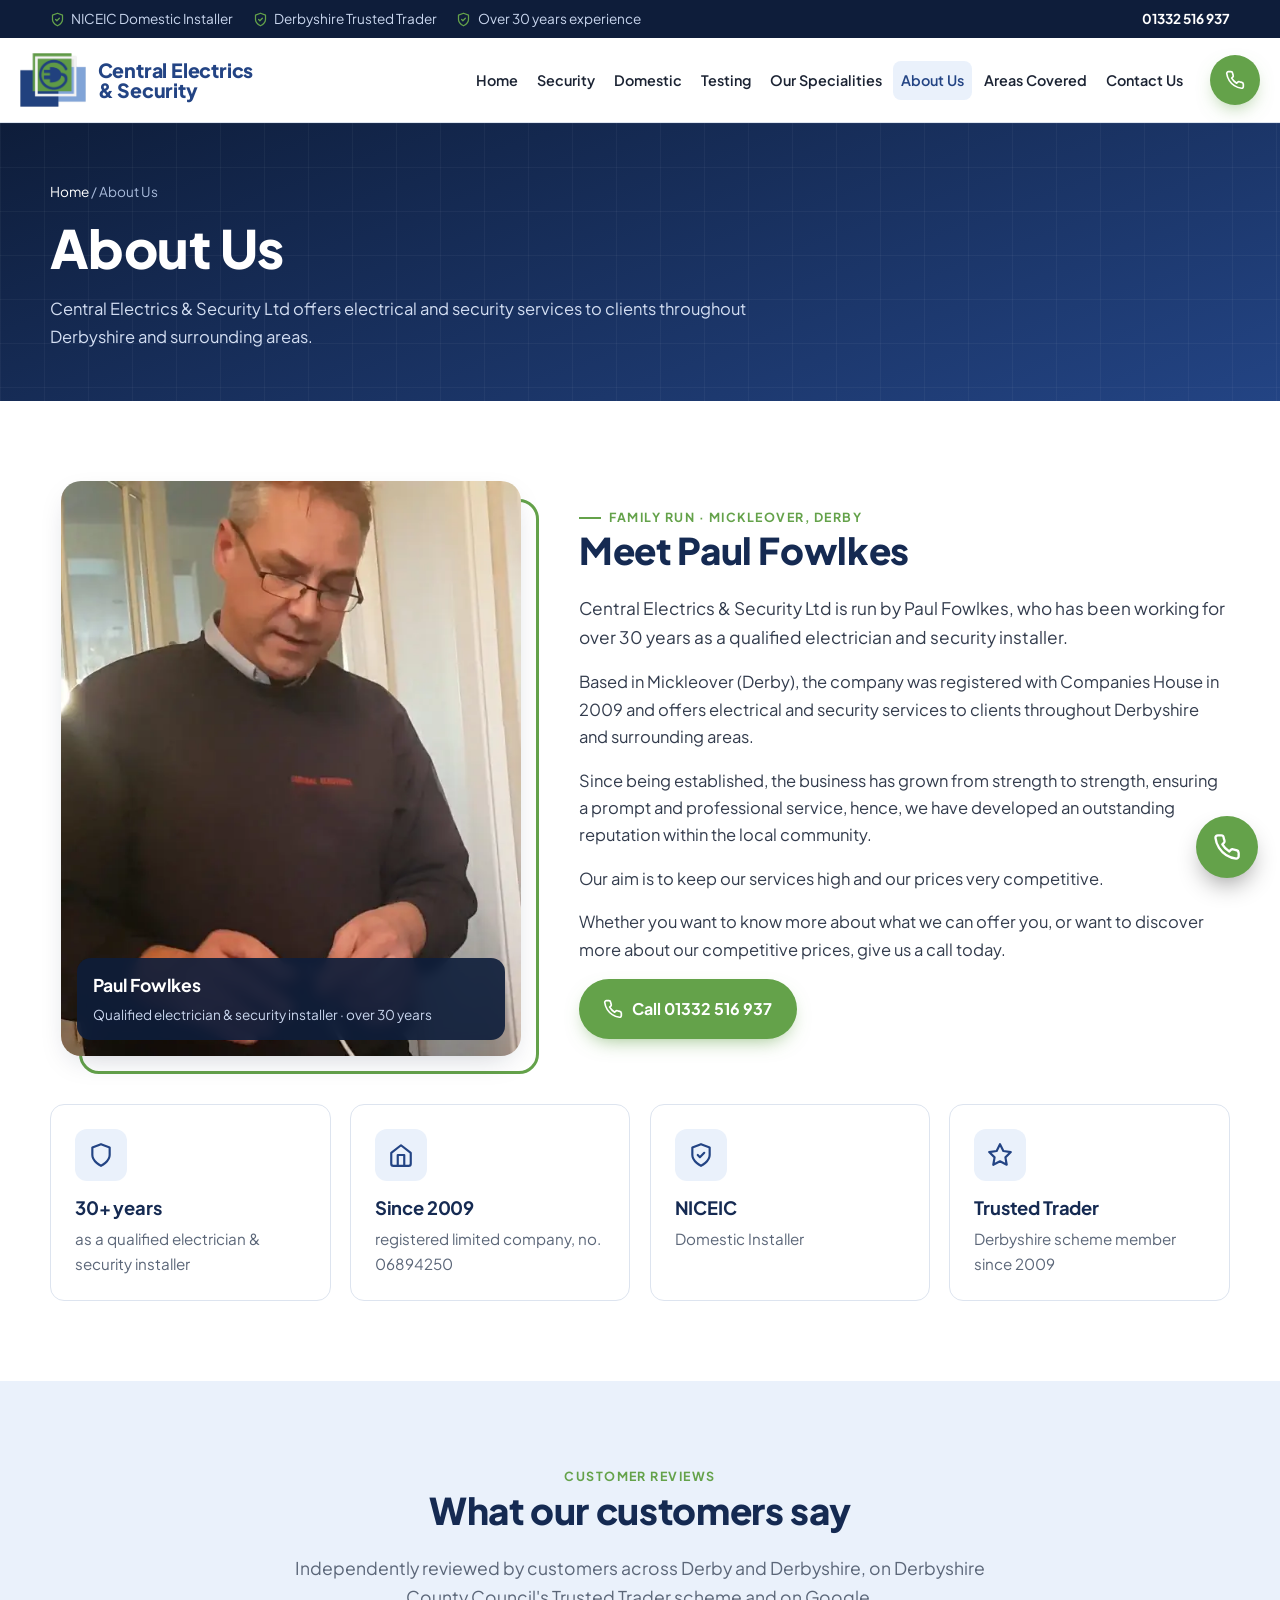
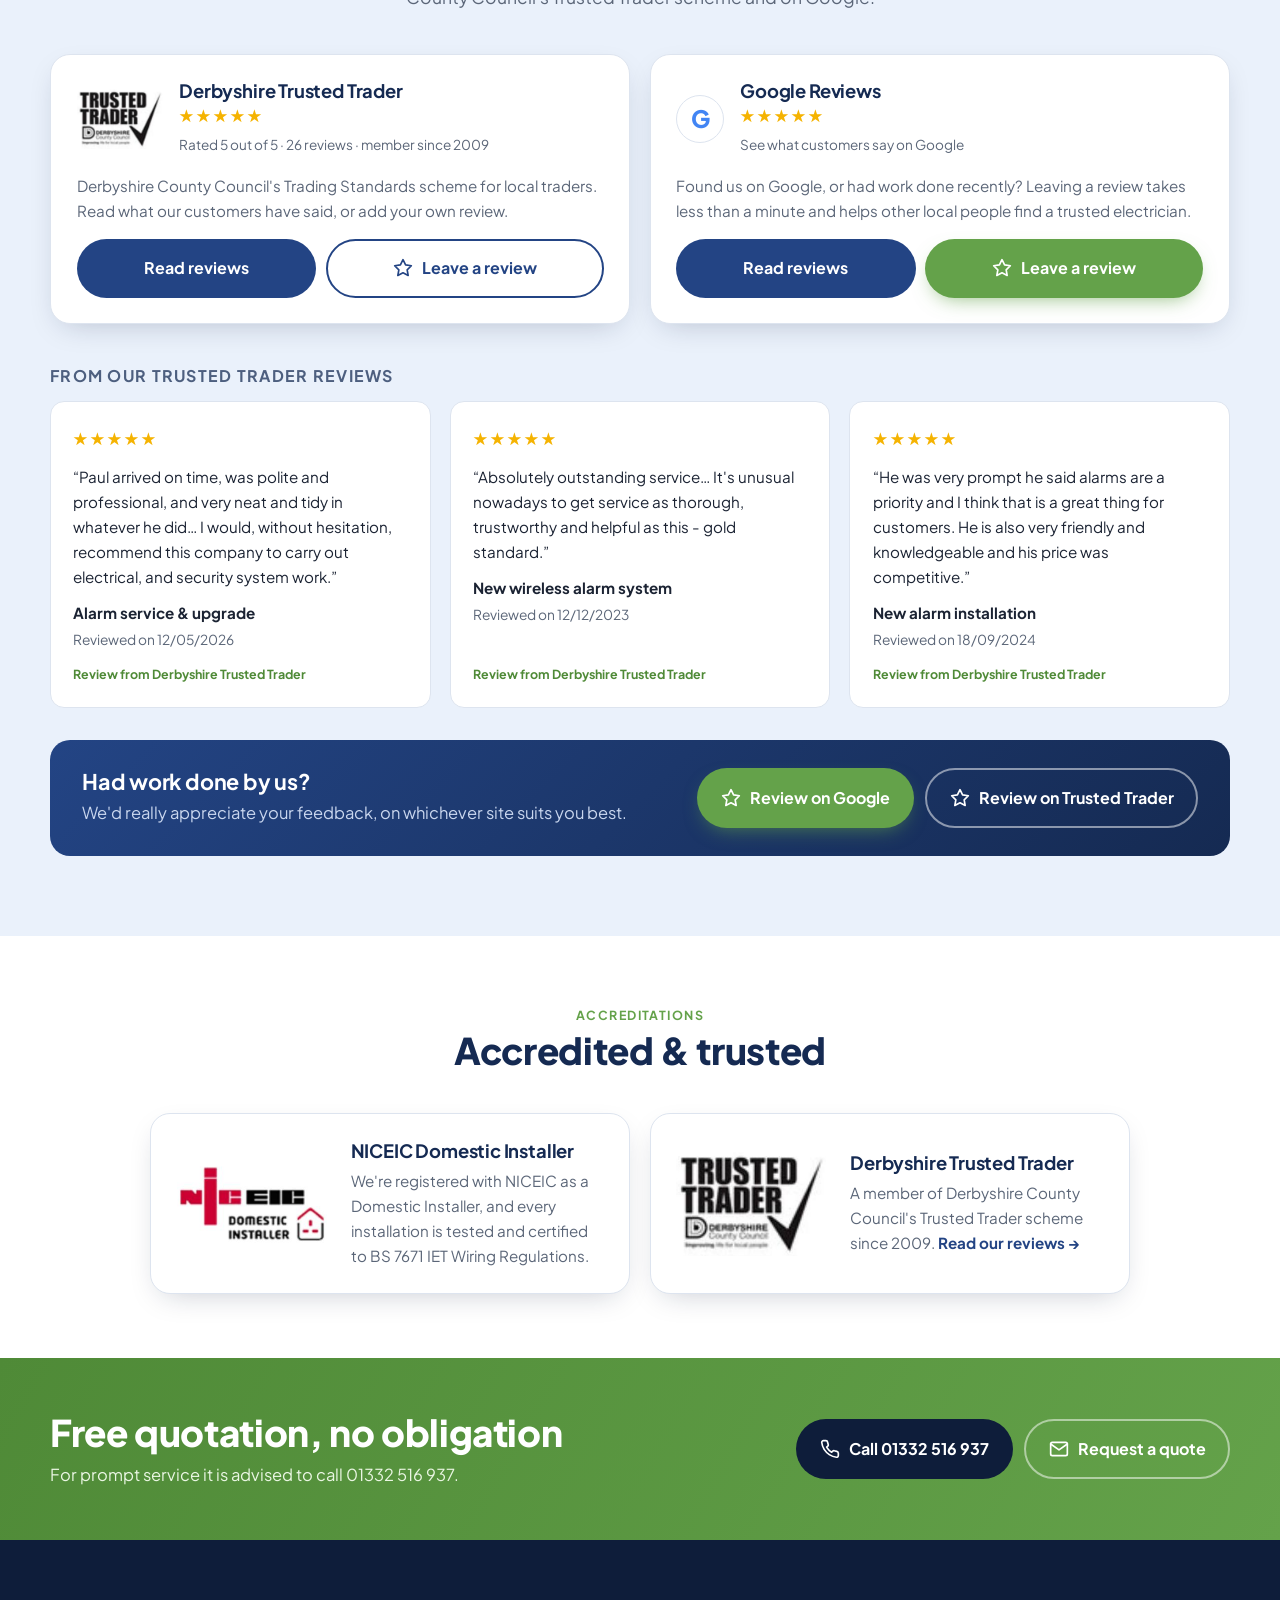
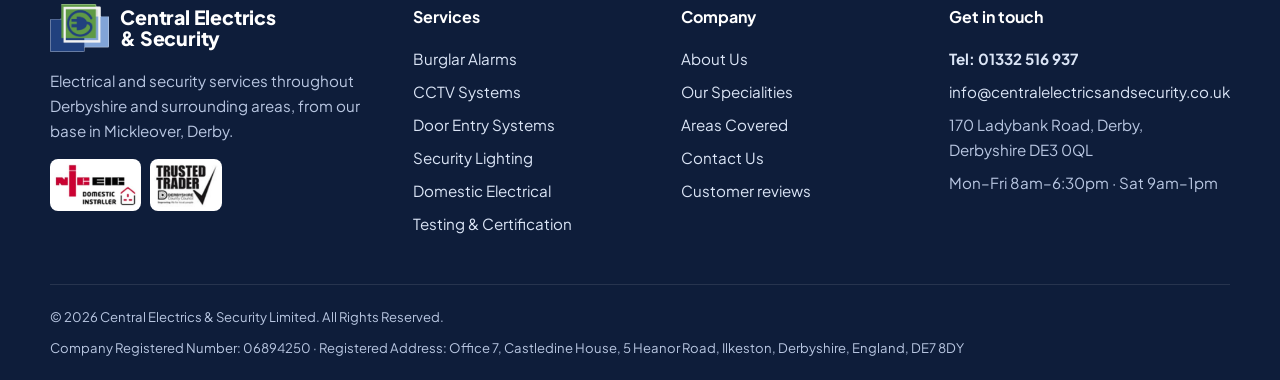
==== commit dbb13ad7: "a" ====
--- a/aboutus.html
+++ b/aboutus.html
@@ -25,7 +25,7 @@
 <link rel="preconnect" href="https://fonts.googleapis.com"><link rel="preconnect" href="https://fonts.gstatic.com" crossorigin>
 <link rel="preload" as="style" href="https://fonts.googleapis.com/css2?family=Plus+Jakarta+Sans:wght@400;500;600;700;800&display=optional" onload="this.onload=null;this.rel='stylesheet'">
 <noscript><link rel="stylesheet" href="https://fonts.googleapis.com/css2?family=Plus+Jakarta+Sans:wght@400;500;600;700;800&display=optional"></noscript>
-<style>:root{--navy:#234484;--navy-deep:#0e1d3a;--navy-ink:#152a52;--green:#64a24a;--green-dark:#4f8a37;--slate:#4d5f7f;--sky:#87ace1;--sky-soft:#eaf1fb;--ink:#1b2333;--muted:#5b6678;--line:#dde4ef;--white:#fff;--radius:14px;--shadow:0 10px 30px -12px rgba(14,29,58,.25);--max:1180px;--font:"Plus Jakarta Sans",system-ui,-apple-system,"Segoe UI",Roboto,Arial,sans-serif;}*,*::before,*::after{box-sizing:border-box}html{scroll-behavior:smooth;-webkit-text-size-adjust:100%}body{margin:0;font-family:var(--font);color:var(--ink);background:var(--white);line-height:1.65;font-size:16.5px}img{max-width:100%;display:block}a{color:var(--navy)}h1,h2,h3{line-height:1.2;margin:0 0 .6em;letter-spacing:-.01em;color:var(--navy-ink)}h1{font-size:clamp(2rem,5vw,3.3rem);font-weight:800}h2{font-size:clamp(1.6rem,3.4vw,2.3rem);font-weight:800}h3{font-size:1.15rem;font-weight:700}p{margin:0 0 1em}.container{width:min(100% - 2.5rem,var(--max));margin-inline:auto}.skip{position:absolute;left:-9999px}.skip:focus{left:1rem;top:1rem;z-index:999;background:#fff;padding:.5rem 1rem}.eyebrow{display:inline-flex;flex-wrap:wrap;align-items:center;gap:.5rem;font-size:.78rem;font-weight:700;letter-spacing:.12em;text-transform:uppercase;color:var(--green)}.eyebrow::before{content:"";width:22px;height:2px;background:currentColor}.lead{font-size:1.1rem;color:var(--muted)}.btn{display:inline-flex;align-items:center;justify-content:center;gap:.55rem;padding:.9rem 1.4rem;border-radius:999px;font-weight:700;font-size:1rem;text-decoration:none;border:2px solid transparent;cursor:pointer;transition:transform .15s,background .2s,box-shadow .2s;min-height:48px;font-family:inherit}.btn svg{width:20px;height:20px;flex:none}.btn:hover{transform:translateY(-2px)}.btn-green{background:var(--green);color:#fff;box-shadow:0 8px 20px -8px rgba(100,162,74,.7)}.btn-green:hover{background:var(--green-dark)}.btn-navy{background:var(--navy);color:#fff}.btn-navy:hover{background:var(--navy-ink)}.btn-ghost{border-color:rgba(255,255,255,.5);color:#fff}.btn-ghost:hover{background:rgba(255,255,255,.1)}.btn-outline{border-color:var(--navy);color:var(--navy);background:#fff}.btn-outline:hover{background:var(--sky-soft)}.topbar{background:var(--navy-deep);color:#c9d6ee;font-size:.85rem}.topbar .container{display:flex;justify-content:space-between;align-items:center;gap:1rem;padding:.5rem 0}.topbar a{color:#fff;text-decoration:none;font-weight:700}.topbar .badges{display:flex;gap:1.2rem;flex-wrap:wrap}.topbar .badges span{display:inline-flex;align-items:center;gap:.4rem}.topbar svg{width:15px;height:15px;color:var(--green)}.site-header{position:sticky;top:0;z-index:50;background:rgba(255,255,255,.96);backdrop-filter:blur(10px);border-bottom:1px solid var(--line)}.site-header .container{display:flex;align-items:center;justify-content:space-between;gap:1.2rem;min-height:84px;width:min(100% - 2.5rem,1400px)}.logo{flex:none}.nav{flex:1 1 auto;min-width:0}.nav ul{justify-content:flex-end}.header-call{flex:none}.logo{display:flex;align-items:center;gap:.7rem;text-decoration:none}.logo img{height:54px;width:auto}.wordmark{white-space:nowrap;font-weight:800;color:var(--navy);line-height:1.05;font-size:1.22rem;letter-spacing:-.01em}.nav ul{list-style:none;display:flex;gap:.2rem;margin:0;padding:0}.nav a{display:block;white-space:nowrap;padding:.55rem .6rem;border-radius:8px;text-decoration:none;color:var(--ink);font-weight:600;font-size:.93rem}.nav a:hover{background:var(--sky-soft);color:var(--navy)}.nav a[aria-current="page"]{color:var(--navy);background:var(--sky-soft)}.header-call{white-space:nowrap}.menu-btn{display:none;background:none;border:0;padding:.6rem;cursor:pointer;color:var(--navy)}.menu-btn svg{width:28px;height:28px}@media (max-width:1500px){.header-call span.long{display:none}}@media (max-width:1400px){.nav a{font-size:.9rem;padding:.5rem .5rem}.header-call{padding:.8rem;width:50px;height:50px;border-radius:50%}.header-call > span{display:none}}@media (max-width:1240px){.site-header .container{min-height:68px}.logo img{height:44px}.wordmark{font-size:1.05rem}.menu-btn{display:inline-flex}.header-call{margin-left:auto;width:auto;height:auto;border-radius:999px;padding:.7rem 1.1rem}.header-call > span{display:inline}.nav{position:fixed;inset:68px 0 auto 0;background:#fff;border-bottom:1px solid var(--line);box-shadow:var(--shadow);max-height:0;overflow:hidden;transition:max-height .3s ease}.nav.open{max-height:80vh;overflow:auto}.nav ul{flex-direction:column;padding:.6rem 1.25rem 1.2rem}.nav a{padding:.9rem .5rem;font-size:1.05rem;border-bottom:1px solid var(--line);border-radius:0}.topbar .badges span:nth-child(n+2){display:none}}@media (max-width:420px){ .logo img{height:38px} .wordmark{font-size:.98rem} }.hero{position:relative;color:#fff;background:radial-gradient(1000px 500px at 85% 0%,rgba(135,172,225,.28),transparent 60%),radial-gradient(700px 400px at 0% 100%,rgba(100,162,74,.18),transparent 60%),linear-gradient(160deg,var(--navy-deep) 0%,var(--navy-ink) 55%,var(--navy) 100%);overflow:hidden}.hero::after{content:"";position:absolute;inset:0;background-image:linear-gradient(rgba(255,255,255,.04) 1px,transparent 1px),linear-gradient(90deg,rgba(255,255,255,.04) 1px,transparent 1px);background-size:44px 44px;mask-image:linear-gradient(to bottom,#000,transparent 90%);pointer-events:none}.hero .container>*{min-width:0}.hero .container{position:relative;z-index:1;display:grid;grid-template-columns:1.1fr .9fr;gap:3rem;align-items:center;padding:5rem 0 5.5rem}.hero h1{color:#fff}.hero h1 em{font-style:normal;color:var(--sky)}.hero p{color:#d3def2;font-size:1.12rem;max-width:36rem}.hero .eyebrow{color:#9fd487}.hero-ctas{display:flex;flex-wrap:wrap;gap:.8rem;margin:1.8rem 0}.hero-trust{display:flex;flex-wrap:wrap;gap:1.4rem;color:#c9d6ee;font-size:.92rem}.hero-trust b{color:#fff;font-size:1.6rem;display:block;line-height:1}.hero-card{background:rgba(255,255,255,.07);border:1px solid rgba(255,255,255,.15);border-radius:20px;padding:1.4rem;backdrop-filter:blur(6px)}.hero-card img{border-radius:14px;aspect-ratio:4/3;object-fit:cover;width:100%}.hero-card .status{display:flex;align-items:center;gap:.6rem;margin-top:1rem;font-weight:700;font-size:.95rem}.dot{width:10px;height:10px;border-radius:50%;background:#7ee35a;box-shadow:0 0 0 0 rgba(126,227,90,.7);animation:pulse 2s infinite}@keyframes pulse{70%{box-shadow:0 0 0 10px rgba(126,227,90,0)}100%{box-shadow:0 0 0 0 rgba(126,227,90,0)}}.hero-card ul{list-style:none;padding:0;margin:.8rem 0 0;display:grid;grid-template-columns:1fr 1fr;gap:.5rem;font-size:.9rem;color:#d3def2}.hero-card li{display:flex;gap:.45rem;align-items:center}.hero-card li svg{width:16px;height:16px;color:#9fd487;flex:none}.page-hero{background:linear-gradient(160deg,var(--navy-deep),var(--navy));color:#fff;padding:3.6rem 0 3.2rem;position:relative;overflow:hidden}.page-hero::after{content:"";position:absolute;inset:0;background-image:linear-gradient(rgba(255,255,255,.04) 1px,transparent 1px),linear-gradient(90deg,rgba(255,255,255,.04) 1px,transparent 1px);background-size:44px 44px;pointer-events:none}.page-hero .container{position:relative;z-index:1}.page-hero h1{color:#fff;margin-bottom:.3em}.page-hero p{color:#d3def2;max-width:44rem;margin:0}.crumbs{font-size:.85rem;color:#a9bbdb;margin-bottom:.8rem}.crumbs a{color:#fff;text-decoration:none}@media (max-width:900px){.hero .container{grid-template-columns:minmax(0,1fr);padding:3.2rem 0 3.6rem;gap:2rem}.hero-ctas .btn{flex:1 1 100%}}section{padding:5rem 0}.section-head{max-width:46rem;margin-bottom:2.6rem}.section-head.center{text-align:center;margin-inline:auto}.section-head.center .eyebrow::before{display:none}.bg-soft{background:var(--sky-soft)}.bg-dark{background:var(--navy-deep);color:#d3def2}.bg-dark h2,.bg-dark h3{color:#fff}@media (max-width:700px){section{padding:3.4rem 0}}.split{display:grid;grid-template-columns:1.15fr .85fr;gap:3rem;align-items:center}.split.rev{grid-template-columns:.85fr 1.15fr}.split .media img{border-radius:var(--radius);box-shadow:var(--shadow);width:100%;object-fit:cover}.media-stack{display:grid;grid-template-columns:1fr 1fr;gap:1rem}.media-stack img{aspect-ratio:1/1}@media (max-width:860px){.split,.split.rev{grid-template-columns:1fr;gap:2rem}}.grid{display:grid;gap:1.2rem}.grid-3{grid-template-columns:repeat(3,1fr)}.grid-4{grid-template-columns:repeat(4,1fr)}.grid-5{grid-template-columns:repeat(5,1fr)}@media (max-width:1000px){.grid-4,.grid-5{grid-template-columns:repeat(2,1fr)}.grid-3{grid-template-columns:repeat(2,1fr)}}@media (max-width:560px){.grid-3,.grid-4{grid-template-columns:1fr}.grid-5{grid-template-columns:1fr 1fr}}.card{background:#fff;border:1px solid var(--line);border-radius:var(--radius);padding:1.5rem;transition:transform .2s,box-shadow .2s,border-color .2s}.card:hover{transform:translateY(-4px);box-shadow:var(--shadow);border-color:var(--sky)}.icon{width:52px;height:52px;border-radius:12px;display:grid;place-items:center;background:var(--sky-soft);color:var(--navy);margin-bottom:1rem}.icon svg{width:26px;height:26px}.card.sec .icon{background:var(--navy);color:#fff}.card h3{margin-bottom:.35em}.card p{color:var(--muted);font-size:.95rem;margin:0}.bg-dark .card{background:rgba(255,255,255,.05);border-color:rgba(255,255,255,.12)}.bg-dark .card p{color:#b9c7e2}.bg-dark .card .icon{background:var(--green);color:#fff}.checks{list-style:none;padding:0;margin:0;display:grid;grid-template-columns:1fr 1fr;gap:.6rem 1.2rem}.checks li{display:flex;gap:.6rem;align-items:flex-start;font-weight:600}.checks li::before{content:"";flex:none;width:22px;height:22px;margin-top:2px;border-radius:50%;background:var(--green) url("data:image/svg+xml,%3Csvg xmlns='http://www.w3.org/2000/svg' viewBox='0 0 24 24' fill='none' stroke='white' stroke-width='3' stroke-linecap='round' stroke-linejoin='round'%3E%3Cpath d='M20 6 9 17l-5-5'/%3E%3C/svg%3E") center/13px no-repeat}@media (max-width:560px){.checks{grid-template-columns:1fr}}.stats{display:grid;grid-template-columns:repeat(4,1fr);gap:1rem;text-align:center}.stats div{padding:1.3rem;border-radius:var(--radius);background:rgba(255,255,255,.06);border:1px solid rgba(255,255,255,.1)}.stats b{display:block;font-size:2.2rem;color:#fff;line-height:1.1}.stats span{font-size:.9rem;color:#b9c7e2}@media (max-width:760px){.stats{grid-template-columns:1fr 1fr}}.reel-wrap{position:relative}.reel{display:grid;grid-auto-flow:column;grid-auto-columns:clamp(250px,32%,380px);gap:1rem;overflow-x:auto;scroll-snap-type:x mandatory;padding:.3rem .2rem 1.2rem;scrollbar-width:thin;-webkit-overflow-scrolling:touch}.reel figure{margin:0;scroll-snap-align:start;position:relative;border-radius:var(--radius);overflow:hidden;background:var(--navy-ink);aspect-ratio:4/5}.reel img,.reel video{width:100%;height:100%;object-fit:cover;transition:transform .5s}.reel figure:hover img{transform:scale(1.05)}.reel figcaption{position:absolute;inset:auto 0 0 0;padding:2.5rem 1rem 1rem;background:linear-gradient(transparent,rgba(14,29,58,.92));color:#fff;font-weight:700}.reel figcaption small{display:block;font-weight:500;color:var(--sky);font-size:.8rem;text-transform:uppercase;letter-spacing:.08em}.reel .coming{display:grid;place-items:center;text-align:center;padding:1.5rem;border:2px dashed rgba(135,172,225,.5);background:rgba(135,172,225,.08);color:#c9d6ee}.reel .coming svg{width:42px;height:42px;color:var(--sky);margin:0 auto .6rem}.reel-ctrl{display:flex;gap:.5rem;justify-content:flex-end;margin-top:.4rem}.reel-ctrl button{width:46px;height:46px;border-radius:50%;border:1px solid rgba(255,255,255,.3);background:transparent;color:#fff;cursor:pointer;display:grid;place-items:center}.reel-ctrl button:hover{background:rgba(255,255,255,.1)}.reel-ctrl svg{width:20px;height:20px}@media (max-width:560px){.reel{grid-auto-columns:78%}}.light .reel-ctrl button{border-color:var(--line);color:var(--navy)}.light .reel .coming{color:var(--slate)}.reviews-head{display:flex;flex-wrap:wrap;justify-content:space-between;align-items:flex-end;gap:1.5rem;margin-bottom:2rem}.g-summary{display:flex;align-items:center;gap:1rem;background:#fff;border:1px solid var(--line);border-radius:var(--radius);padding:1rem 1.3rem;box-shadow:var(--shadow)}.g-badge{width:48px;height:48px;border-radius:50%;background:#fff;border:1px solid var(--line);display:grid;place-items:center;font-weight:800;font-size:1.5rem;color:#4285f4}.g-summary .score{font-size:1.7rem;font-weight:800;color:var(--navy-ink);line-height:1}.stars{color:#f5b301;letter-spacing:2px;font-size:1.05rem}.g-summary small{color:var(--muted)}.review-grid{display:grid;grid-template-columns:repeat(3,1fr);gap:1.2rem}@media (max-width:900px){.review-grid{grid-template-columns:1fr}}.review{background:#fff;border:1px solid var(--line);border-radius:var(--radius);padding:1.4rem;display:flex;flex-direction:column;gap:.7rem}.review .who{display:flex;align-items:center;gap:.7rem}.review .who img{width:40px;height:40px;border-radius:50%}.review .who b{display:block;font-size:.95rem}.review .who small{color:var(--muted)}.review p{color:var(--ink);font-size:.95rem;margin:0;display:-webkit-box;-webkit-line-clamp:6;-webkit-box-orient:vertical;overflow:hidden}.review .src{margin-top:auto;font-size:.78rem;color:var(--muted)}.review-empty{grid-column:1/-1;text-align:center;background:#fff;border:1px dashed var(--sky);border-radius:var(--radius);padding:2.2rem 1.4rem}.review-empty .stars{font-size:1.6rem}.review-cta{margin-top:2rem;display:grid;grid-template-columns:1fr auto;gap:1.5rem;align-items:center;background:linear-gradient(135deg,var(--navy),var(--navy-ink));color:#fff;border-radius:20px;padding:1.8rem 2rem}.review-cta h3{color:#fff;margin-bottom:.2em;font-size:1.35rem}.review-cta p{margin:0;color:#c9d6ee}.review-cta .btns{display:flex;gap:.7rem;flex-wrap:wrap}@media (max-width:760px){.review-cta{grid-template-columns:1fr;padding:1.5rem}.review-cta .btn{flex:1 1 100%}}.accred{display:flex;flex-wrap:wrap;align-items:center;justify-content:center;gap:1.2rem}.accred a,.accred div{background:#fff;border-radius:12px;padding:.8rem 1.1rem;border:1px solid var(--line);display:flex;align-items:center;gap:.9rem;text-decoration:none;color:var(--ink);font-weight:700;font-size:.9rem}.accred img{height:56px;width:auto}.cta-band{background:linear-gradient(120deg,var(--green-dark),var(--green));color:#fff;padding:3.2rem 0}.cta-band .container{display:flex;flex-wrap:wrap;align-items:center;justify-content:space-between;gap:1.5rem}.cta-band h2{color:#fff;margin:0 0 .2em}.cta-band p{margin:0;color:#eaf6e3}.cta-band .btn-navy{background:var(--navy-deep)}.cta-band .btns{display:flex;gap:.7rem;flex-wrap:wrap}@media (max-width:600px){.cta-band .btn{flex:1 1 100%}}.prose p{color:#333c4d}.prose p:first-of-type{font-size:1.08rem}.note{background:var(--sky-soft);border-left:4px solid var(--navy);padding:1.1rem 1.3rem;border-radius:0 12px 12px 0;font-weight:600;color:var(--navy-ink)}.pill{display:inline-block;background:var(--sky-soft);color:var(--navy);font-weight:700;font-size:.8rem;padding:.3rem .7rem;border-radius:999px}.spec{position:relative;border-radius:var(--radius);overflow:hidden;aspect-ratio:4/3;box-shadow:var(--shadow);background:var(--navy-ink)}.spec img{width:100%;height:100%;object-fit:cover;transition:transform .5s}.spec:hover img{transform:scale(1.06)}.spec span{position:absolute;left:0;right:0;bottom:0;padding:2.4rem 1.1rem 1rem;background:linear-gradient(transparent,rgba(14,29,58,.9));color:#fff;font-weight:800;font-size:1.1rem}.towns{display:flex;flex-wrap:wrap;gap:.5rem}.towns span{background:#fff;border:1px solid var(--line);padding:.45rem .85rem;border-radius:999px;font-weight:600;font-size:.9rem}.contact-grid{display:grid;grid-template-columns:.9fr 1.1fr;gap:2rem}@media (max-width:900px){.contact-grid{grid-template-columns:1fr}}.info-list{list-style:none;padding:0;margin:0;display:grid;gap:1rem}.info-list li{display:flex;gap:1rem;align-items:flex-start}.info-list .icon{margin:0;flex:none;width:46px;height:46px}.info-list b{display:block;color:var(--navy-ink)}.info-list a{font-weight:700;text-decoration:none}form.quote,.quote{background:#fff;border:1px solid var(--line);border-radius:20px;padding:1.8rem;box-shadow:var(--shadow)}.field{display:grid;gap:.35rem;margin-bottom:1rem}.field label{font-weight:700;font-size:.9rem}.field input,.field textarea,.field select{font:inherit;padding:.85rem 1rem;border:1.5px solid var(--line);border-radius:10px;background:#fbfcfe;width:100%;font-size:16px}.field input:focus,.field textarea:focus,.field select:focus{outline:none;border-color:var(--navy);box-shadow:0 0 0 4px rgba(35,68,132,.12)}.row2{display:grid;grid-template-columns:1fr 1fr;gap:1rem}@media (max-width:560px){.row2{grid-template-columns:1fr}form.quote,.quote{padding:1.3rem}}.map{border:0;width:100%;height:340px;border-radius:var(--radius);display:block}.site-footer{background:var(--navy-deep);color:#b9c7e2;padding:4rem 0 0;font-size:.95rem}.footer-grid{display:grid;grid-template-columns:1.4fr 1fr 1fr 1.1fr;gap:2rem}.site-footer h4{color:#fff;margin:0 0 1rem;font-size:1rem}.site-footer a{color:#dbe5f6;text-decoration:none}.site-footer a:hover{color:#fff;text-decoration:underline}.site-footer ul{list-style:none;padding:0;margin:0;display:grid;gap:.5rem}.footer-logo{margin-bottom:1rem}.footer-logo img{height:48px}.footer-logo .wordmark{color:#fff}.footer-accred{display:flex;gap:.6rem;margin-top:1rem}.footer-accred img{height:48px;width:auto;border-radius:6px;background:#fff;padding:3px}.footer-bottom{border-top:1px solid rgba(255,255,255,.1);margin-top:3rem;padding:1.3rem 0 1.3rem;font-size:.82rem;display:flex;justify-content:space-between;flex-wrap:wrap;gap:.6rem}@media (max-width:900px){.footer-grid{grid-template-columns:1fr 1fr}}@media (max-width:560px){.footer-grid{grid-template-columns:1fr}}.mobile-bar{display:none}@media (max-width:760px){body{padding-bottom:74px}.mobile-bar{display:grid;grid-template-columns:1.4fr 1fr 1fr;gap:.5rem;position:fixed;left:0;right:0;bottom:0;z-index:60;padding:.6rem .7rem calc(.6rem + env(safe-area-inset-bottom));background:rgba(14,29,58,.97);backdrop-filter:blur(8px);box-shadow:0 -6px 20px rgba(0,0,0,.2)}.mobile-bar a{display:flex;flex-direction:column;align-items:center;justify-content:center;gap:2px;padding:.5rem;border-radius:12px;text-decoration:none;color:#fff;font-size:.75rem;font-weight:700;min-height:52px}.mobile-bar a svg{width:20px;height:20px}.mobile-bar .call{background:var(--green);flex-direction:row;gap:.5rem;font-size:1rem}.mobile-bar .alt{background:rgba(255,255,255,.08)}}.fab-call{position:fixed;right:22px;bottom:22px;z-index:55;width:62px;height:62px;border-radius:50%;background:var(--green);color:#fff;display:grid;place-items:center;box-shadow:0 12px 26px -8px rgba(0,0,0,.45);text-decoration:none;animation:ring 4s infinite}.fab-call svg{width:28px;height:28px}.fab-call::after{content:"Call 01332 516 937";position:absolute;right:74px;white-space:nowrap;background:var(--navy-deep);color:#fff;font-weight:700;font-size:.85rem;padding:.45rem .8rem;border-radius:8px;opacity:0;transform:translateX(8px);transition:.2s;pointer-events:none}.fab-call:hover::after{opacity:1;transform:none}@keyframes ring{0%,90%,100%{transform:rotate(0)}92%{transform:rotate(-12deg)}94%{transform:rotate(12deg)}96%{transform:rotate(-8deg)}98%{transform:rotate(8deg)}}@media (max-width:760px){.fab-call{display:none}}.reveal{opacity:0;transform:translateY(18px);transition:opacity .6s ease,transform .6s ease}.reveal.in{opacity:1;transform:none}@media (prefers-reduced-motion:reduce){.reveal{opacity:1;transform:none;transition:none}.fab-call,.dot{animation:none}html{scroll-behavior:auto}}@media (max-width:760px){.header-call{display:none}.hero-trust{gap:1rem}.hero-trust b{font-size:1.3rem}}.platforms{display:grid;grid-template-columns:1fr 1fr;gap:1.2rem;margin-bottom:2.6rem}.platform{background:#fff;border:1px solid var(--line);border-radius:20px;padding:1.6rem;box-shadow:var(--shadow);display:flex;flex-direction:column}.platform-top{display:flex;align-items:center;gap:1rem;margin-bottom:1rem}.platform-top img{height:60px;width:auto;border-radius:8px}.platform-top h3{margin:0}.platform-top small{color:var(--muted);font-size:.85rem}.platform p{color:var(--muted);font-size:.95rem}.platform-btns{display:flex;gap:.6rem;flex-wrap:wrap;margin-top:auto}.platform-btns .btn{flex:1 1 auto;min-width:150px}.reviews-sub{font-size:1rem;text-transform:uppercase;letter-spacing:.08em;color:var(--slate);margin:0 0 1rem}#google-block .reviews-sub{margin-top:2.2rem}.review .src.tt-src{color:var(--green-dark);font-weight:700}@media (max-width:820px){.platforms{grid-template-columns:1fr}}.collage{display:grid;grid-template-columns:1.5fr 1fr;grid-template-rows:170px 120px 150px;gap:10px}.collage img{width:100%;height:100%;object-fit:cover;border-radius:12px;aspect-ratio:auto}.hero-card .collage img{aspect-ratio:auto}.collage .c1{grid-column:1;grid-row:1/3}.collage .c2{grid-column:2;grid-row:1}.collage .c3{grid-column:2;grid-row:2/4}.collage .c4{grid-column:1;grid-row:3}@media (max-width:560px){.collage{grid-template-rows:130px 90px 110px;gap:8px}}.accred-sec{padding:4rem 0}.accred-grid{display:grid;grid-template-columns:1fr 1fr;gap:1.2rem;max-width:980px;margin:0 auto}.accred-card{display:flex;align-items:center;gap:1.5rem;background:#fff;border:1px solid var(--line);border-radius:20px;padding:1.6rem;text-decoration:none;color:var(--ink);box-shadow:var(--shadow);transition:transform .2s,border-color .2s}a.accred-card:hover{transform:translateY(-3px);border-color:var(--sky)}.accred-card img{width:150px;height:auto;flex:none}.accred-card h3{margin-bottom:.3em}.accred-card p{margin:0;color:var(--muted);font-size:.95rem}.accred-card .link{color:var(--navy);font-weight:700}@media (max-width:820px){.accred-grid{grid-template-columns:1fr}}@media (max-width:480px){.accred-card{flex-direction:column;text-align:center}.accred-card img{width:170px}}.footer-accred img{height:52px;background:#fff;padding:4px;border-radius:8px}.phone-wrap{display:grid;place-items:center}.phone{position:relative;width:270px;height:540px;border-radius:40px;background:var(--navy-deep);padding:14px;box-shadow:0 30px 60px -20px rgba(14,29,58,.5),inset 0 0 0 2px rgba(255,255,255,.08)}.notch{position:absolute;top:14px;left:50%;transform:translateX(-50%);width:90px;height:22px;background:var(--navy-deep);border-radius:0 0 14px 14px;z-index:2}.app{height:100%;border-radius:28px;background:linear-gradient(180deg,var(--navy) 0%,var(--navy-ink) 100%);padding:44px 18px 18px;color:#fff;display:flex;flex-direction:column;gap:14px}.app-top small{display:block;color:var(--sky);font-size:.8rem}.app-top b{font-size:1.3rem}.app-shield{width:96px;height:96px;margin:6px auto;border-radius:50%;background:rgba(100,162,74,.18);display:grid;place-items:center;color:#8fd46e;box-shadow:0 0 0 10px rgba(100,162,74,.08)}.app-shield svg{width:48px;height:48px}.app-btns{display:grid;grid-template-columns:repeat(3,1fr);gap:6px}.app-btns span{text-align:center;font-size:.72rem;font-weight:700;padding:.55rem 0;border-radius:10px;background:rgba(255,255,255,.08)}.app-btns .on{background:var(--green)}.app-row{display:flex;gap:.7rem;align-items:center;background:rgba(255,255,255,.07);border-radius:12px;padding:.7rem}.app-row svg{width:20px;height:20px;color:var(--sky);flex:none}.app-row b{display:block;font-size:.8rem}.app-row small{color:#a9bbdb;font-size:.7rem}.toast{position:absolute;left:-50px;bottom:28px;background:#fff;color:var(--ink);border-radius:14px;padding:.7rem .9rem;display:flex;gap:.6rem;align-items:center;box-shadow:var(--shadow);animation:float 4s ease-in-out infinite}.toast svg{width:20px;height:20px;color:var(--green)}.toast b{display:block;font-size:.8rem}.toast small{font-size:.7rem;color:var(--muted)}@keyframes float{50%{transform:translateY(-8px)}}@media (max-width:560px){.toast{left:-10px}}@media (prefers-reduced-motion:reduce){.toast{animation:none}}.profile{margin:0;position:relative;max-width:460px;justify-self:center;width:100%}.profile img{width:100%;aspect-ratio:4/5;object-fit:cover;border-radius:20px;box-shadow:var(--shadow)}.profile::before{content:"";position:absolute;inset:18px -18px -18px 18px;border:3px solid var(--green);border-radius:20px;z-index:-1}.profile figcaption{position:absolute;left:16px;right:16px;bottom:16px;background:rgba(14,29,58,.9);backdrop-filter:blur(6px);color:#fff;border-radius:14px;padding:.8rem 1rem}.profile figcaption b{display:block;font-size:1.1rem}.profile figcaption span{font-size:.85rem;color:#c9d6ee}@media (max-width:860px){.profile{max-width:340px;margin-right:12px}.profile img{aspect-ratio:1/1;object-position:center 15%}.profile::before{inset:10px -10px -10px 10px}}.quote-btn{width:100%;margin-bottom:.7rem;font-size:1.05rem;min-height:56px}.quote-tips{background:var(--sky-soft);border-radius:14px;padding:1.2rem 1.3rem;margin-top:.8rem}.quote-tips h3{font-size:1rem;margin-bottom:.8rem}.quote-tips .checks li{font-weight:600;font-size:.95rem}.quote-note{font-size:.88rem;color:var(--muted);margin:1rem 0 0}.phone-wrap{margin:0;display:flex;flex-direction:column;align-items:center;gap:1rem}.phone.hc{background:#111;padding:12px}.phone.hc .notch{background:#111}.hc-app{height:100%;border-radius:30px;background:#ececee;overflow:hidden;position:relative;padding:8px 12px 0;color:#333;font-family:inherit}.hc-status{display:flex;justify-content:space-between;font-size:.62rem;font-weight:700;padding:4px 8px 0;color:#222}.hc-sig{letter-spacing:-1px;font-size:.5rem}.hc-back{font-size:1.6rem;line-height:1;margin:6px 0 0 2px;color:#333}.hc-title{display:flex;justify-content:space-between;align-items:center;font-size:1.25rem;color:#3a3a4a;margin:0 2px 10px}.hc-edit{width:24px;height:24px;border-radius:50%;background:#fff;display:grid;place-items:center;box-shadow:0 1px 3px rgba(0,0,0,.15)}.hc-edit svg{width:11px;height:11px;color:#d71920}.hc-card{background:#fff;border-radius:4px;box-shadow:0 2px 6px rgba(0,0,0,.08);margin-bottom:10px;position:relative;overflow:hidden}.hc-armall{display:flex;justify-content:space-between;align-items:center;padding:12px;color:#d71920;font-size:.95rem}.hc-toggle{width:30px;height:18px;border-radius:9px;background:#e4e4e6;position:relative}.hc-toggle::after{content:"";position:absolute;left:2px;top:2px;width:14px;height:14px;border-radius:50%;background:#fff;box-shadow:0 1px 2px rgba(0,0,0,.25)}.hc-area{display:flex;justify-content:space-between;align-items:center;padding:10px 12px 6px}.hc-area b{display:block;color:#d71920;font-weight:500;font-size:1.05rem;margin-bottom:4px}.hc-area small{display:block;font-size:.5rem;font-weight:800;color:#444;line-height:1.35;letter-spacing:.03em}.hc-lock{width:52px;height:52px;border-radius:50%;display:grid;place-items:center;flex:none;position:relative}.hc-lock svg{width:22px;height:22px;color:#fff}.hc-lock.open{border:4px solid #c9c9c9;background:#fff}.hc-lock.open::before{content:"";position:absolute;inset:4px;border-radius:50%;background:#3aa64c}.hc-lock.open svg{position:relative}.hc-lock.shut{border:3px solid #d71920;background:#fff}.hc-lock.shut::before{content:"";position:absolute;inset:3px;border-radius:50%;background:#d71920}.hc-lock.shut svg{position:relative;margin-top:-8px;width:18px;height:18px}.hc-lock em{position:absolute;bottom:11px;font-style:normal;font-size:.42rem;font-weight:800;color:#fff;letter-spacing:.04em}.hc-view{font-size:.58rem;font-weight:800;color:#555;padding:4px 12px 10px;letter-spacing:.04em}.hc-view span{margin-left:6px}.hc-armed::after{content:"";position:absolute;right:0;bottom:0;width:55%;height:7px;background:#d71920;clip-path:polygon(12% 0,100% 0,100% 100%,0 100%)}.hc-cut{padding-bottom:20px}.hc-nav{position:absolute;left:0;right:0;bottom:0;background:#fff;display:grid;grid-template-columns:repeat(5,1fr);align-items:end;padding:6px 4px 12px;box-shadow:0 -2px 8px rgba(0,0,0,.08)}.hc-nav span{display:flex;flex-direction:column;align-items:center;gap:2px;color:#555}.hc-nav svg{width:15px;height:15px}.hc-nav small{font-size:.4rem;font-weight:800;letter-spacing:.03em}.hc-nav .hc-home{width:46px;height:46px;border-radius:50%;background:#d71920;color:#fff;justify-content:center;margin:-26px auto 0;box-shadow:0 3px 8px rgba(215,25,32,.4)}.hc-nav .hc-home svg{width:20px;height:20px}.phone-cap{font-size:.82rem;color:var(--muted);text-align:center}@media (max-width:860px){.media-stack img{margin-top:0!important}}@media (max-width:900px){section.hero{padding:0}.hero .container{padding:2rem 0 2.6rem;gap:1.8rem}.hero h1{margin-bottom:.45em}.hero-ctas{margin:1.4rem 0}}.collage .slides{position:relative;overflow:hidden;border-radius:12px;background:var(--navy-ink)}.collage .slides img{position:absolute;inset:0;width:100%;height:100%;object-fit:cover;border-radius:0;opacity:0;transition:opacity 1.4s ease,transform 6s ease;transform:scale(1.04)}.collage .slides img.on{opacity:1;transform:scale(1)}.collage .c1{grid-column:1;grid-row:1/3}.collage .c2{grid-column:2;grid-row:1}.collage .c3{grid-column:2;grid-row:2/4}.collage .c4{grid-column:1;grid-row:3}@media (prefers-reduced-motion:reduce){.collage .slides img{transition:none;transform:none}}@media (max-width:560px){.hero .eyebrow{font-size:.7rem;letter-spacing:.08em;flex-wrap:nowrap}.hero .eyebrow::before{width:16px}}</style>
+<link rel="stylesheet" href="css/style.css?v=20261120">
 <script type="application/ld+json">{"@context": "https://schema.org", "@type": "Electrician", "@id": "https://www.centralelectricsandsecurity.co.uk/#business", "name": "Central Electrics & Security Ltd", "url": "https://www.centralelectricsandsecurity.co.uk/", "telephone": "+441332516937", "email": "info@centralelectricsandsecurity.co.uk", "image": "https://www.centralelectricsandsecurity.co.uk/images/projects/open-plan-pendant-lighting.jpg", "logo": "https://www.centralelectricsandsecurity.co.uk/images/icon.png", "description": "Family run electrical and security business in Mickleover, Derby. Burglar alarms, smart alarms, CCTV, door entry, security lighting and domestic electrical work. NICEIC Domestic Installer and Derbyshire Trusted Trader.", "founder": {"@type": "Person", "name": "Paul Fowlkes", "jobTitle": "Electrician & Security Installer"}, "foundingDate": "2009-05-01", "address": {"@type": "PostalAddress", "streetAddress": "170 Ladybank Road", "addressLocality": "Mickleover, Derby", "addressRegion": "Derbyshire", "postalCode": "DE3 0QL", "addressCountry": "GB"}, "geo": {"@type": "GeoCoordinates", "latitude": 52.9119798, "longitude": -1.5547513}, "areaServed": [{"@type": "City", "name": "Derby"}, {"@type": "Place", "name": "Mickleover"}, {"@type": "Place", "name": "Littleover"}, {"@type": "Place", "name": "Allestree"}, {"@type": "Place", "name": "Duffield"}, {"@type": "Place", "name": "Quarndon"}, {"@type": "AdministrativeArea", "name": "Derbyshire"}], "openingHoursSpecification": [{"@type": "OpeningHoursSpecification", "dayOfWeek": ["Monday", "Tuesday", "Wednesday", "Thursday", "Friday"], "opens": "08:00", "closes": "18:30"}, {"@type": "OpeningHoursSpecification", "dayOfWeek": "Saturday", "opens": "09:00", "closes": "13:00"}], "sameAs": ["https://www.google.com/maps/place/?q=place_id:ChIJi2XwCVb2eUgR8YL2YHHdaZI", "https://apps.derbyshire.gov.uk/applications/trusted-trader/profile.asp?tid=56896"], "knowsAbout": ["Burglar alarms", "Smart alarms", "CCTV", "Door entry systems", "Security lighting", "Fuse board upgrades", "Rewiring", "Electrical testing"]}</script>
 </head>
 <body>
--- a/css/style.css
+++ b/css/style.css
@@ -0,0 +1,457 @@
+/* =========================================================
+   Central Electrics & Security — site styles
+   Brand colours taken from the existing logo & stylesheet
+   ========================================================= */
+:root{
+  --navy:#234484;        /* logo navy */
+  --navy-deep:#0e1d3a;   /* dark security tone */
+  --navy-ink:#152a52;
+  --green:#64a24a;       /* logo green */
+  --green-dark:#4f8a37;
+  --slate:#4d5f7f;       /* original site slate */
+  --sky:#87ace1;         /* original site light blue */
+  --sky-soft:#eaf1fb;
+  --ink:#1b2333;
+  --muted:#5b6678;
+  --line:#dde4ef;
+  --white:#fff;
+  --radius:14px;
+  --shadow:0 10px 30px -12px rgba(14,29,58,.25);
+  --max:1180px;
+  --font:"Plus Jakarta Sans",system-ui,-apple-system,"Segoe UI",Roboto,Arial,sans-serif;
+}
+*,*::before,*::after{box-sizing:border-box}
+html{scroll-behavior:smooth;-webkit-text-size-adjust:100%}
+body{margin:0;font-family:var(--font);color:var(--ink);background:var(--white);line-height:1.65;font-size:16.5px}
+img{max-width:100%;height:auto;display:block}
+a{color:var(--navy)}
+h1,h2,h3{line-height:1.2;margin:0 0 .6em;letter-spacing:-.01em;color:var(--navy-ink)}
+h1{font-size:clamp(2rem,5vw,3.3rem);font-weight:800}
+h2{font-size:clamp(1.6rem,3.4vw,2.3rem);font-weight:800}
+h3{font-size:1.15rem;font-weight:700}
+p{margin:0 0 1em}
+.container{width:min(100% - 2.5rem,var(--max));margin-inline:auto}
+.skip{position:absolute;left:-9999px}
+.skip:focus{left:1rem;top:1rem;z-index:999;background:#fff;padding:.5rem 1rem}
+.eyebrow{display:inline-flex;flex-wrap:wrap;align-items:center;gap:.5rem;font-size:.78rem;font-weight:700;letter-spacing:.12em;text-transform:uppercase;color:var(--green)}
+.eyebrow::before{content:"";width:22px;height:2px;background:currentColor}
+.lead{font-size:1.1rem;color:var(--muted)}
+
+/* ---------- Buttons ---------- */
+.btn{display:inline-flex;align-items:center;justify-content:center;gap:.55rem;padding:.9rem 1.4rem;border-radius:999px;font-weight:700;font-size:1rem;text-decoration:none;border:2px solid transparent;cursor:pointer;transition:transform .15s,background .2s,box-shadow .2s;min-height:48px;font-family:inherit}
+.btn svg{width:20px;height:20px;flex:none}
+.btn:hover{transform:translateY(-2px)}
+.btn-green{background:var(--green);color:#fff;box-shadow:0 8px 20px -8px rgba(100,162,74,.7)}
+.btn-green:hover{background:var(--green-dark)}
+.btn-navy{background:var(--navy);color:#fff}
+.btn-navy:hover{background:var(--navy-ink)}
+.btn-ghost{border-color:rgba(255,255,255,.5);color:#fff}
+.btn-ghost:hover{background:rgba(255,255,255,.1)}
+.btn-outline{border-color:var(--navy);color:var(--navy);background:#fff}
+.btn-outline:hover{background:var(--sky-soft)}
+
+/* ---------- Top bar ---------- */
+.topbar{background:var(--navy-deep);color:#c9d6ee;font-size:.85rem}
+.topbar .container{display:flex;justify-content:space-between;align-items:center;gap:1rem;padding:.5rem 0}
+.topbar a{color:#fff;text-decoration:none;font-weight:700}
+.topbar .badges{display:flex;gap:1.2rem;flex-wrap:wrap}
+.topbar .badges span{display:inline-flex;align-items:center;gap:.4rem}
+.topbar svg{width:15px;height:15px;color:var(--green)}
+
+/* ---------- Header / nav ---------- */
+.site-header{position:sticky;top:0;z-index:50;background:rgba(255,255,255,.96);backdrop-filter:blur(10px);border-bottom:1px solid var(--line)}
+.site-header .container{display:flex;align-items:center;justify-content:space-between;gap:1.2rem;min-height:84px;width:min(100% - 2.5rem,1400px)}
+.logo{flex:none}
+.nav{flex:1 1 auto;min-width:0}
+.nav ul{justify-content:flex-end}
+.header-call{flex:none}
+.logo{display:flex;align-items:center;gap:.7rem;text-decoration:none}
+.logo img{height:54px;width:auto}
+.wordmark{white-space:nowrap;font-weight:800;color:var(--navy);line-height:1.05;font-size:1.22rem;letter-spacing:-.01em}
+.nav ul{list-style:none;display:flex;gap:.2rem;margin:0;padding:0}
+.nav a{display:block;white-space:nowrap;padding:.55rem .6rem;border-radius:8px;text-decoration:none;color:var(--ink);font-weight:600;font-size:.93rem}
+.nav a:hover{background:var(--sky-soft);color:var(--navy)}
+.nav a[aria-current="page"]{color:var(--navy);background:var(--sky-soft)}
+.header-call{white-space:nowrap}
+.menu-btn{display:none;background:none;border:0;padding:.6rem;cursor:pointer;color:var(--navy)}
+.menu-btn svg{width:28px;height:28px}
+
+@media (max-width:1500px){
+  .header-call span.long{display:none}
+}
+@media (max-width:1400px){
+  .nav a{font-size:.9rem;padding:.5rem .5rem}
+  .header-call{padding:.8rem;width:50px;height:50px;border-radius:50%}
+  .header-call > span{display:none}
+}
+@media (max-width:1240px){
+  .site-header .container{min-height:68px}
+  .logo img{height:44px}
+  .wordmark{font-size:1.05rem}
+  .menu-btn{display:inline-flex}
+  .header-call{margin-left:auto;width:auto;height:auto;border-radius:999px;padding:.7rem 1.1rem}
+  .header-call > span{display:inline}
+  .nav{position:fixed;inset:68px 0 auto 0;background:#fff;border-bottom:1px solid var(--line);box-shadow:var(--shadow);max-height:0;overflow:hidden;transition:max-height .3s ease}
+  .nav.open{max-height:80vh;overflow:auto}
+  .nav ul{flex-direction:column;padding:.6rem 1.25rem 1.2rem}
+  .nav a{padding:.9rem .5rem;font-size:1.05rem;border-bottom:1px solid var(--line);border-radius:0}
+  .topbar .badges span:nth-child(n+2){display:none}
+}
+@media (max-width:420px){ .logo img{height:38px} .wordmark{font-size:.98rem} }
+
+/* ---------- Hero ---------- */
+.hero{position:relative;color:#fff;background:
+  radial-gradient(1000px 500px at 85% 0%,rgba(135,172,225,.28),transparent 60%),
+  radial-gradient(700px 400px at 0% 100%,rgba(100,162,74,.18),transparent 60%),
+  linear-gradient(160deg,var(--navy-deep) 0%,var(--navy-ink) 55%,var(--navy) 100%);overflow:hidden}
+.hero::after{content:"";position:absolute;inset:0;background-image:linear-gradient(rgba(255,255,255,.04) 1px,transparent 1px),linear-gradient(90deg,rgba(255,255,255,.04) 1px,transparent 1px);background-size:44px 44px;mask-image:linear-gradient(to bottom,#000,transparent 90%);pointer-events:none}
+.hero .container>*{min-width:0}
+.hero .container{position:relative;z-index:1;display:grid;grid-template-columns:1.1fr .9fr;gap:3rem;align-items:center;padding:5rem 0 5.5rem}
+.hero h1{color:#fff}
+.hero h1 em{font-style:normal;color:var(--sky)}
+.hero p{color:#d3def2;font-size:1.12rem;max-width:36rem}
+.hero .eyebrow{color:#9fd487}
+.hero-ctas{display:flex;flex-wrap:wrap;gap:.8rem;margin:1.8rem 0}
+.hero-trust{display:flex;flex-wrap:wrap;gap:1.4rem;color:#c9d6ee;font-size:.92rem}
+.hero-trust b{color:#fff;font-size:1.6rem;display:block;line-height:1}
+.hero-card{background:rgba(255,255,255,.07);border:1px solid rgba(255,255,255,.15);border-radius:20px;padding:1.4rem;backdrop-filter:blur(6px)}
+.hero-card img{border-radius:14px;aspect-ratio:4/3;object-fit:cover;width:100%}
+.hero-card .status{display:flex;align-items:center;gap:.6rem;margin-top:1rem;font-weight:700;font-size:.95rem}
+.dot{width:10px;height:10px;border-radius:50%;background:#7ee35a;box-shadow:0 0 0 0 rgba(126,227,90,.7);animation:pulse 2s infinite}
+@keyframes pulse{70%{box-shadow:0 0 0 10px rgba(126,227,90,0)}100%{box-shadow:0 0 0 0 rgba(126,227,90,0)}}
+.hero-card ul{list-style:none;padding:0;margin:.8rem 0 0;display:grid;grid-template-columns:1fr 1fr;gap:.5rem;font-size:.9rem;color:#d3def2}
+.hero-card li{display:flex;gap:.45rem;align-items:center}
+.hero-card li svg{width:16px;height:16px;color:#9fd487;flex:none}
+
+/* Page hero (inner pages) */
+.page-hero{background:linear-gradient(160deg,var(--navy-deep),var(--navy));color:#fff;padding:3.6rem 0 3.2rem;position:relative;overflow:hidden}
+.page-hero::after{content:"";position:absolute;inset:0;background-image:linear-gradient(rgba(255,255,255,.04) 1px,transparent 1px),linear-gradient(90deg,rgba(255,255,255,.04) 1px,transparent 1px);background-size:44px 44px;pointer-events:none}
+.page-hero .container{position:relative;z-index:1}
+.page-hero h1{color:#fff;margin-bottom:.3em}
+.page-hero p{color:#d3def2;max-width:44rem;margin:0}
+.crumbs{font-size:.85rem;color:#a9bbdb;margin-bottom:.8rem}
+.crumbs a{color:#fff;text-decoration:none}
+
+@media (max-width:900px){
+  .hero .container{grid-template-columns:minmax(0,1fr);padding:3.2rem 0 3.6rem;gap:2rem}
+  .hero-ctas .btn{flex:1 1 100%}
+}
+
+/* ---------- Sections ---------- */
+section{padding:5rem 0}
+.section-head{max-width:46rem;margin-bottom:2.6rem}
+.section-head.center{text-align:center;margin-inline:auto}
+.section-head.center .eyebrow::before{display:none}
+.bg-soft{background:var(--sky-soft)}
+.bg-dark{background:var(--navy-deep);color:#d3def2}
+.bg-dark h2,.bg-dark h3{color:#fff}
+@media (max-width:700px){section{padding:3.4rem 0}}
+
+/* Split layout */
+.split{display:grid;grid-template-columns:1.15fr .85fr;gap:3rem;align-items:center}
+.split.rev{grid-template-columns:.85fr 1.15fr}
+.split .media img{border-radius:var(--radius);box-shadow:var(--shadow);width:100%;object-fit:cover}
+.media-stack{display:grid;grid-template-columns:1fr 1fr;gap:1rem}
+.media-stack img{aspect-ratio:1/1}
+@media (max-width:860px){.split,.split.rev{grid-template-columns:1fr;gap:2rem}}
+
+/* Cards */
+.grid{display:grid;gap:1.2rem}
+.grid-3{grid-template-columns:repeat(3,1fr)}
+.grid-4{grid-template-columns:repeat(4,1fr)}
+.grid-5{grid-template-columns:repeat(5,1fr)}
+@media (max-width:1000px){.grid-4,.grid-5{grid-template-columns:repeat(2,1fr)}.grid-3{grid-template-columns:repeat(2,1fr)}}
+@media (max-width:560px){.grid-3,.grid-4{grid-template-columns:1fr}.grid-5{grid-template-columns:1fr 1fr}}
+
+.card{background:#fff;border:1px solid var(--line);border-radius:var(--radius);padding:1.5rem;transition:transform .2s,box-shadow .2s,border-color .2s}
+.card:hover{transform:translateY(-4px);box-shadow:var(--shadow);border-color:var(--sky)}
+.icon{width:52px;height:52px;border-radius:12px;display:grid;place-items:center;background:var(--sky-soft);color:var(--navy);margin-bottom:1rem}
+.icon svg{width:26px;height:26px}
+.card.sec .icon{background:var(--navy);color:#fff}
+.card h3{margin-bottom:.35em}
+.card p{color:var(--muted);font-size:.95rem;margin:0}
+.bg-dark .card{background:rgba(255,255,255,.05);border-color:rgba(255,255,255,.12)}
+.bg-dark .card p{color:#b9c7e2}
+.bg-dark .card .icon{background:var(--green);color:#fff}
+
+/* Check list */
+.checks{list-style:none;padding:0;margin:0;display:grid;grid-template-columns:1fr 1fr;gap:.6rem 1.2rem}
+.checks li{display:flex;gap:.6rem;align-items:flex-start;font-weight:600}
+.checks li::before{content:"";flex:none;width:22px;height:22px;margin-top:2px;border-radius:50%;background:var(--green) url("data:image/svg+xml,%3Csvg xmlns='http://www.w3.org/2000/svg' viewBox='0 0 24 24' fill='none' stroke='white' stroke-width='3' stroke-linecap='round' stroke-linejoin='round'%3E%3Cpath d='M20 6 9 17l-5-5'/%3E%3C/svg%3E") center/13px no-repeat}
+@media (max-width:560px){.checks{grid-template-columns:1fr}}
+
+/* Stats band */
+.stats{display:grid;grid-template-columns:repeat(4,1fr);gap:1rem;text-align:center}
+.stats div{padding:1.3rem;border-radius:var(--radius);background:rgba(255,255,255,.06);border:1px solid rgba(255,255,255,.1)}
+.stats b{display:block;font-size:2.2rem;color:#fff;line-height:1.1}
+.stats span{font-size:.9rem;color:#b9c7e2}
+@media (max-width:760px){.stats{grid-template-columns:1fr 1fr}}
+
+/* ---------- Showcase reel ---------- */
+.reel-wrap{position:relative}
+.reel{display:grid;grid-auto-flow:column;grid-auto-columns:clamp(250px,32%,380px);gap:1rem;overflow-x:auto;scroll-snap-type:x mandatory;padding:.3rem .2rem 1.2rem;scrollbar-width:thin;-webkit-overflow-scrolling:touch}
+.reel figure{margin:0;scroll-snap-align:start;position:relative;border-radius:var(--radius);overflow:hidden;background:var(--navy-ink);aspect-ratio:4/5}
+.reel img,.reel video{width:100%;height:100%;object-fit:cover;transition:transform .5s}
+.reel figure:hover img{transform:scale(1.05)}
+.reel figcaption{position:absolute;inset:auto 0 0 0;padding:2.5rem 1rem 1rem;background:linear-gradient(transparent,rgba(14,29,58,.92));color:#fff;font-weight:700}
+.reel figcaption small{display:block;font-weight:500;color:var(--sky);font-size:.8rem;text-transform:uppercase;letter-spacing:.08em}
+.reel .coming{display:grid;place-items:center;text-align:center;padding:1.5rem;border:2px dashed rgba(135,172,225,.5);background:rgba(135,172,225,.08);color:#c9d6ee}
+.reel .coming svg{width:42px;height:42px;color:var(--sky);margin:0 auto .6rem}
+.reel-ctrl{display:flex;gap:.5rem;justify-content:flex-end;margin-top:.4rem}
+.reel-ctrl button{width:46px;height:46px;border-radius:50%;border:1px solid rgba(255,255,255,.3);background:transparent;color:#fff;cursor:pointer;display:grid;place-items:center}
+.reel-ctrl button:hover{background:rgba(255,255,255,.1)}
+.reel-ctrl svg{width:20px;height:20px}
+@media (max-width:560px){.reel{grid-auto-columns:78%}}
+.light .reel-ctrl button{border-color:var(--line);color:var(--navy)}
+.light .reel .coming{color:var(--slate)}
+
+/* ---------- Reviews ---------- */
+.reviews-head{display:flex;flex-wrap:wrap;justify-content:space-between;align-items:flex-end;gap:1.5rem;margin-bottom:2rem}
+.g-summary{display:flex;align-items:center;gap:1rem;background:#fff;border:1px solid var(--line);border-radius:var(--radius);padding:1rem 1.3rem;box-shadow:var(--shadow)}
+.g-badge{width:48px;height:48px;border-radius:50%;background:#fff;border:1px solid var(--line);display:grid;place-items:center;font-weight:800;font-size:1.5rem;color:#4285f4}
+.g-summary .score{font-size:1.7rem;font-weight:800;color:var(--navy-ink);line-height:1}
+.stars{color:#f5b301;letter-spacing:2px;font-size:1.05rem}
+.g-summary small{color:var(--muted)}
+.review-grid{display:grid;grid-template-columns:repeat(3,1fr);gap:1.2rem}
+@media (max-width:900px){.review-grid{grid-template-columns:1fr}}
+.review{background:#fff;border:1px solid var(--line);border-radius:var(--radius);padding:1.4rem;display:flex;flex-direction:column;gap:.7rem}
+.review .who{display:flex;align-items:center;gap:.7rem}
+.review .who img{width:40px;height:40px;border-radius:50%}
+.review .who b{display:block;font-size:.95rem}
+.review .who small{color:var(--muted)}
+.review p{color:var(--ink);font-size:.95rem;margin:0;display:-webkit-box;-webkit-line-clamp:6;-webkit-box-orient:vertical;overflow:hidden}
+.review .src{margin-top:auto;font-size:.78rem;color:var(--muted)}
+.review-empty{grid-column:1/-1;text-align:center;background:#fff;border:1px dashed var(--sky);border-radius:var(--radius);padding:2.2rem 1.4rem}
+.review-empty .stars{font-size:1.6rem}
+.review-cta{margin-top:2rem;display:grid;grid-template-columns:1fr auto;gap:1.5rem;align-items:center;background:linear-gradient(135deg,var(--navy),var(--navy-ink));color:#fff;border-radius:20px;padding:1.8rem 2rem}
+.review-cta h3{color:#fff;margin-bottom:.2em;font-size:1.35rem}
+.review-cta p{margin:0;color:#c9d6ee}
+.review-cta .btns{display:flex;gap:.7rem;flex-wrap:wrap}
+@media (max-width:760px){.review-cta{grid-template-columns:1fr;padding:1.5rem}.review-cta .btn{flex:1 1 100%}}
+
+/* ---------- Accreditations ---------- */
+.accred{display:flex;flex-wrap:wrap;align-items:center;justify-content:center;gap:1.2rem}
+.accred a,.accred div{background:#fff;border-radius:12px;padding:.8rem 1.1rem;border:1px solid var(--line);display:flex;align-items:center;gap:.9rem;text-decoration:none;color:var(--ink);font-weight:700;font-size:.9rem}
+.accred img{height:56px;width:auto}
+
+/* ---------- CTA band ---------- */
+.cta-band{background:linear-gradient(120deg,var(--green-dark),var(--green));color:#fff;padding:3.2rem 0}
+.cta-band .container{display:flex;flex-wrap:wrap;align-items:center;justify-content:space-between;gap:1.5rem}
+.cta-band h2{color:#fff;margin:0 0 .2em}
+.cta-band p{margin:0;color:#eaf6e3}
+.cta-band .btn-navy{background:var(--navy-deep)}
+.cta-band .btns{display:flex;gap:.7rem;flex-wrap:wrap}
+@media (max-width:600px){.cta-band .btn{flex:1 1 100%}}
+
+/* ---------- Content blocks ---------- */
+.prose p{color:#333c4d}
+.prose p:first-of-type{font-size:1.08rem}
+.note{background:var(--sky-soft);border-left:4px solid var(--navy);padding:1.1rem 1.3rem;border-radius:0 12px 12px 0;font-weight:600;color:var(--navy-ink)}
+.pill{display:inline-block;background:var(--sky-soft);color:var(--navy);font-weight:700;font-size:.8rem;padding:.3rem .7rem;border-radius:999px}
+
+/* Specialities */
+.spec{position:relative;border-radius:var(--radius);overflow:hidden;aspect-ratio:4/3;box-shadow:var(--shadow);background:var(--navy-ink)}
+.spec img{width:100%;height:100%;object-fit:cover;transition:transform .5s}
+.spec:hover img{transform:scale(1.06)}
+.spec span{position:absolute;left:0;right:0;bottom:0;padding:2.4rem 1.1rem 1rem;background:linear-gradient(transparent,rgba(14,29,58,.9));color:#fff;font-weight:800;font-size:1.1rem}
+
+/* Areas */
+.towns{display:flex;flex-wrap:wrap;gap:.5rem}
+.towns span{background:#fff;border:1px solid var(--line);padding:.45rem .85rem;border-radius:999px;font-weight:600;font-size:.9rem}
+
+/* Contact */
+.contact-grid{display:grid;grid-template-columns:.9fr 1.1fr;gap:2rem}
+@media (max-width:900px){.contact-grid{grid-template-columns:1fr}}
+.info-list{list-style:none;padding:0;margin:0;display:grid;gap:1rem}
+.info-list li{display:flex;gap:1rem;align-items:flex-start}
+.info-list .icon{margin:0;flex:none;width:46px;height:46px}
+.info-list b{display:block;color:var(--navy-ink)}
+.info-list a{font-weight:700;text-decoration:none}
+form.quote,.quote{background:#fff;border:1px solid var(--line);border-radius:20px;padding:1.8rem;box-shadow:var(--shadow)}
+.field{display:grid;gap:.35rem;margin-bottom:1rem}
+.field label{font-weight:700;font-size:.9rem}
+.field input,.field textarea,.field select{font:inherit;padding:.85rem 1rem;border:1.5px solid var(--line);border-radius:10px;background:#fbfcfe;width:100%;font-size:16px}
+.field input:focus,.field textarea:focus,.field select:focus{outline:none;border-color:var(--navy);box-shadow:0 0 0 4px rgba(35,68,132,.12)}
+.row2{display:grid;grid-template-columns:1fr 1fr;gap:1rem}
+@media (max-width:560px){.row2{grid-template-columns:1fr}form.quote,.quote{padding:1.3rem}}
+.map{border:0;width:100%;height:340px;border-radius:var(--radius);display:block}
+
+/* ---------- Footer ---------- */
+.site-footer{background:var(--navy-deep);color:#b9c7e2;padding:4rem 0 0;font-size:.95rem}
+.footer-grid{display:grid;grid-template-columns:1.4fr 1fr 1fr 1.1fr;gap:2rem}
+.site-footer h4{color:#fff;margin:0 0 1rem;font-size:1rem}
+.site-footer a{color:#dbe5f6;text-decoration:none}
+.site-footer a:hover{color:#fff;text-decoration:underline}
+.site-footer ul{list-style:none;padding:0;margin:0;display:grid;gap:.5rem}
+.footer-logo{margin-bottom:1rem}
+.footer-logo img{height:48px}
+.footer-logo .wordmark{color:#fff}
+.footer-accred{display:flex;gap:.6rem;margin-top:1rem}
+.footer-accred img{height:48px;width:auto;border-radius:6px;background:#fff;padding:3px}
+.footer-bottom{border-top:1px solid rgba(255,255,255,.1);margin-top:3rem;padding:1.3rem 0 1.3rem;font-size:.82rem;display:flex;justify-content:space-between;flex-wrap:wrap;gap:.6rem}
+@media (max-width:900px){.footer-grid{grid-template-columns:1fr 1fr}}
+@media (max-width:560px){.footer-grid{grid-template-columns:1fr}}
+
+/* ---------- Mobile action bar (click to call) ---------- */
+.mobile-bar{display:none}
+@media (max-width:760px){
+  body{padding-bottom:74px}
+  .mobile-bar{display:grid;grid-template-columns:1.4fr 1fr 1fr;gap:.5rem;position:fixed;left:0;right:0;bottom:0;z-index:60;padding:.6rem .7rem calc(.6rem + env(safe-area-inset-bottom));background:rgba(14,29,58,.97);backdrop-filter:blur(8px);box-shadow:0 -6px 20px rgba(0,0,0,.2)}
+  .mobile-bar a{display:flex;flex-direction:column;align-items:center;justify-content:center;gap:2px;padding:.5rem;border-radius:12px;text-decoration:none;color:#fff;font-size:.75rem;font-weight:700;min-height:52px}
+  .mobile-bar a svg{width:20px;height:20px}
+  .mobile-bar .call{background:var(--green);flex-direction:row;gap:.5rem;font-size:1rem}
+  .mobile-bar .alt{background:rgba(255,255,255,.08)}
+}
+
+/* Floating call button (desktop/tablet) */
+.fab-call{position:fixed;right:22px;bottom:22px;z-index:55;width:62px;height:62px;border-radius:50%;background:var(--green);color:#fff;display:grid;place-items:center;box-shadow:0 12px 26px -8px rgba(0,0,0,.45);text-decoration:none;animation:ring 4s infinite}
+.fab-call svg{width:28px;height:28px}
+.fab-call::after{content:"Call 01332 516 937";position:absolute;right:74px;white-space:nowrap;background:var(--navy-deep);color:#fff;font-weight:700;font-size:.85rem;padding:.45rem .8rem;border-radius:8px;opacity:0;transform:translateX(8px);transition:.2s;pointer-events:none}
+.fab-call:hover::after{opacity:1;transform:none}
+@keyframes ring{0%,90%,100%{transform:rotate(0)}92%{transform:rotate(-12deg)}94%{transform:rotate(12deg)}96%{transform:rotate(-8deg)}98%{transform:rotate(8deg)}}
+@media (max-width:760px){.fab-call{display:none}}
+
+/* Reveal on scroll */
+.reveal{opacity:0;transform:translateY(18px);transition:opacity .6s ease,transform .6s ease}
+.reveal.in{opacity:1;transform:none}
+@media (prefers-reduced-motion:reduce){.reveal{opacity:1;transform:none;transition:none}.fab-call,.dot{animation:none}html{scroll-behavior:auto}}
+
+@media (max-width:760px){.header-call{display:none}.hero-trust{gap:1rem}.hero-trust b{font-size:1.3rem}}
+
+/* Review platforms */
+.platforms{display:grid;grid-template-columns:1fr 1fr;gap:1.2rem;margin-bottom:2.6rem}
+.platform{background:#fff;border:1px solid var(--line);border-radius:20px;padding:1.6rem;box-shadow:var(--shadow);display:flex;flex-direction:column}
+.platform-top{display:flex;align-items:center;gap:1rem;margin-bottom:1rem}
+.platform-top img{height:60px;width:auto;border-radius:8px}
+.platform-top h3{margin:0}
+.platform-top small{color:var(--muted);font-size:.85rem}
+.platform p{color:var(--muted);font-size:.95rem}
+.platform-btns{display:flex;gap:.6rem;flex-wrap:wrap;margin-top:auto}
+.platform-btns .btn{flex:1 1 auto;min-width:150px}
+.reviews-sub{font-size:1rem;text-transform:uppercase;letter-spacing:.08em;color:var(--slate);margin:0 0 1rem}
+#google-block .reviews-sub{margin-top:2.2rem}
+.review .src.tt-src{color:var(--green-dark);font-weight:700}
+@media (max-width:820px){.platforms{grid-template-columns:1fr}}
+
+/* Hero collage */
+.collage{display:grid;grid-template-columns:1.5fr 1fr;grid-template-rows:170px 120px 150px;gap:10px}
+.collage img{width:100%;height:100%;object-fit:cover;border-radius:12px;aspect-ratio:auto}
+.hero-card .collage img{aspect-ratio:auto}
+.collage .c1{grid-column:1;grid-row:1/3}
+.collage .c2{grid-column:2;grid-row:1}
+.collage .c3{grid-column:2;grid-row:2/4}
+.collage .c4{grid-column:1;grid-row:3}
+@media (max-width:560px){.collage{grid-template-rows:130px 90px 110px;gap:8px}}
+
+/* Accreditations */
+.accred-sec{padding:4rem 0}
+.accred-grid{display:grid;grid-template-columns:1fr 1fr;gap:1.2rem;max-width:980px;margin:0 auto}
+.accred-card{display:flex;align-items:center;gap:1.5rem;background:#fff;border:1px solid var(--line);border-radius:20px;padding:1.6rem;text-decoration:none;color:var(--ink);box-shadow:var(--shadow);transition:transform .2s,border-color .2s}
+a.accred-card:hover{transform:translateY(-3px);border-color:var(--sky)}
+.accred-card img{width:150px;height:auto;flex:none}
+.accred-card h3{margin-bottom:.3em}
+.accred-card p{margin:0;color:var(--muted);font-size:.95rem}
+.accred-card .link{color:var(--navy);font-weight:700}
+@media (max-width:820px){.accred-grid{grid-template-columns:1fr}}
+@media (max-width:480px){.accred-card{flex-direction:column;text-align:center}.accred-card img{width:170px}}
+.footer-accred img{height:52px;background:#fff;padding:4px;border-radius:8px}
+
+/* Smart alarm phone mockup */
+.phone-wrap{display:grid;place-items:center}
+.phone{position:relative;width:270px;height:540px;border-radius:40px;background:var(--navy-deep);padding:14px;box-shadow:0 30px 60px -20px rgba(14,29,58,.5),inset 0 0 0 2px rgba(255,255,255,.08)}
+.notch{position:absolute;top:14px;left:50%;transform:translateX(-50%);width:90px;height:22px;background:var(--navy-deep);border-radius:0 0 14px 14px;z-index:2}
+.app{height:100%;border-radius:28px;background:linear-gradient(180deg,var(--navy) 0%,var(--navy-ink) 100%);padding:44px 18px 18px;color:#fff;display:flex;flex-direction:column;gap:14px}
+.app-top small{display:block;color:var(--sky);font-size:.8rem}
+.app-top b{font-size:1.3rem}
+.app-shield{width:96px;height:96px;margin:6px auto;border-radius:50%;background:rgba(100,162,74,.18);display:grid;place-items:center;color:#8fd46e;box-shadow:0 0 0 10px rgba(100,162,74,.08)}
+.app-shield svg{width:48px;height:48px}
+.app-btns{display:grid;grid-template-columns:repeat(3,1fr);gap:6px}
+.app-btns span{text-align:center;font-size:.72rem;font-weight:700;padding:.55rem 0;border-radius:10px;background:rgba(255,255,255,.08)}
+.app-btns .on{background:var(--green)}
+.app-row{display:flex;gap:.7rem;align-items:center;background:rgba(255,255,255,.07);border-radius:12px;padding:.7rem}
+.app-row svg{width:20px;height:20px;color:var(--sky);flex:none}
+.app-row b{display:block;font-size:.8rem}
+.app-row small{color:#a9bbdb;font-size:.7rem}
+.toast{position:absolute;left:-50px;bottom:28px;background:#fff;color:var(--ink);border-radius:14px;padding:.7rem .9rem;display:flex;gap:.6rem;align-items:center;box-shadow:var(--shadow);animation:float 4s ease-in-out infinite}
+.toast svg{width:20px;height:20px;color:var(--green)}
+.toast b{display:block;font-size:.8rem}.toast small{font-size:.7rem;color:var(--muted)}
+@keyframes float{50%{transform:translateY(-8px)}}
+@media (max-width:560px){.toast{left:-10px}}
+@media (prefers-reduced-motion:reduce){.toast{animation:none}}
+
+/* About: profile photo */
+.profile{margin:0;position:relative;max-width:460px;justify-self:center;width:100%}
+.profile img{width:100%;aspect-ratio:4/5;object-fit:cover;border-radius:20px;box-shadow:var(--shadow)}
+.profile::before{content:"";position:absolute;inset:18px -18px -18px 18px;border:3px solid var(--green);border-radius:20px;z-index:-1}
+.profile figcaption{position:absolute;left:16px;right:16px;bottom:16px;background:rgba(14,29,58,.9);backdrop-filter:blur(6px);color:#fff;border-radius:14px;padding:.8rem 1rem}
+.profile figcaption b{display:block;font-size:1.1rem}
+.profile figcaption span{font-size:.85rem;color:#c9d6ee}
+@media (max-width:860px){.profile{max-width:340px;margin-right:12px}.profile img{aspect-ratio:1/1;object-position:center 15%}.profile::before{inset:10px -10px -10px 10px}}
+
+.quote-btn{width:100%;margin-bottom:.7rem;font-size:1.05rem;min-height:56px}
+.quote-tips{background:var(--sky-soft);border-radius:14px;padding:1.2rem 1.3rem;margin-top:.8rem}
+.quote-tips h3{font-size:1rem;margin-bottom:.8rem}
+.quote-tips .checks li{font-weight:600;font-size:.95rem}
+.quote-note{font-size:.88rem;color:var(--muted);margin:1rem 0 0}
+
+/* HomeControl 2.0 style app mockup */
+.phone-wrap{margin:0;display:flex;flex-direction:column;align-items:center;gap:1rem}
+.phone.hc{background:#111;padding:12px}
+.phone.hc .notch{background:#111}
+.hc-app{height:100%;border-radius:30px;background:#ececee;overflow:hidden;position:relative;padding:8px 12px 0;color:#333;font-family:inherit}
+.hc-status{display:flex;justify-content:space-between;font-size:.62rem;font-weight:700;padding:4px 8px 0;color:#222}
+.hc-sig{letter-spacing:-1px;font-size:.5rem}
+.hc-back{font-size:1.6rem;line-height:1;margin:6px 0 0 2px;color:#333}
+.hc-title{display:flex;justify-content:space-between;align-items:center;font-size:1.25rem;color:#3a3a4a;margin:0 2px 10px}
+.hc-edit{width:24px;height:24px;border-radius:50%;background:#fff;display:grid;place-items:center;box-shadow:0 1px 3px rgba(0,0,0,.15)}
+.hc-edit svg{width:11px;height:11px;color:#d71920}
+.hc-card{background:#fff;border-radius:4px;box-shadow:0 2px 6px rgba(0,0,0,.08);margin-bottom:10px;position:relative;overflow:hidden}
+.hc-armall{display:flex;justify-content:space-between;align-items:center;padding:12px;color:#d71920;font-size:.95rem}
+.hc-toggle{width:30px;height:18px;border-radius:9px;background:#e4e4e6;position:relative}
+.hc-toggle::after{content:"";position:absolute;left:2px;top:2px;width:14px;height:14px;border-radius:50%;background:#fff;box-shadow:0 1px 2px rgba(0,0,0,.25)}
+.hc-area{display:flex;justify-content:space-between;align-items:center;padding:10px 12px 6px}
+.hc-area b{display:block;color:#d71920;font-weight:500;font-size:1.05rem;margin-bottom:4px}
+.hc-area small{display:block;font-size:.5rem;font-weight:800;color:#444;line-height:1.35;letter-spacing:.03em}
+.hc-lock{width:52px;height:52px;border-radius:50%;display:grid;place-items:center;flex:none;position:relative}
+.hc-lock svg{width:22px;height:22px;color:#fff}
+.hc-lock.open{border:4px solid #c9c9c9;background:#fff}
+.hc-lock.open::before{content:"";position:absolute;inset:4px;border-radius:50%;background:#3aa64c}
+.hc-lock.open svg{position:relative}
+.hc-lock.shut{border:3px solid #d71920;background:#fff}
+.hc-lock.shut::before{content:"";position:absolute;inset:3px;border-radius:50%;background:#d71920}
+.hc-lock.shut svg{position:relative;margin-top:-8px;width:18px;height:18px}
+.hc-lock em{position:absolute;bottom:11px;font-style:normal;font-size:.42rem;font-weight:800;color:#fff;letter-spacing:.04em}
+.hc-view{font-size:.58rem;font-weight:800;color:#555;padding:4px 12px 10px;letter-spacing:.04em}
+.hc-view span{margin-left:6px}
+.hc-armed::after{content:"";position:absolute;right:0;bottom:0;width:55%;height:7px;background:#d71920;clip-path:polygon(12% 0,100% 0,100% 100%,0 100%)}
+.hc-cut{padding-bottom:20px}
+.hc-nav{position:absolute;left:0;right:0;bottom:0;background:#fff;display:grid;grid-template-columns:repeat(5,1fr);align-items:end;padding:6px 4px 12px;box-shadow:0 -2px 8px rgba(0,0,0,.08)}
+.hc-nav span{display:flex;flex-direction:column;align-items:center;gap:2px;color:#555}
+.hc-nav svg{width:15px;height:15px}
+.hc-nav small{font-size:.4rem;font-weight:800;letter-spacing:.03em}
+.hc-nav .hc-home{width:46px;height:46px;border-radius:50%;background:#d71920;color:#fff;justify-content:center;margin:-26px auto 0;box-shadow:0 3px 8px rgba(215,25,32,.4)}
+.hc-nav .hc-home svg{width:20px;height:20px}
+.phone-cap{font-size:.82rem;color:var(--muted);text-align:center}
+
+/* Mobile: line staggered photo pairs up straight */
+@media (max-width:860px){.media-stack img{margin-top:0!important}}
+
+/* Hero: remove doubled section padding; tighter top on mobile */
+@media (max-width:900px){
+  section.hero{padding:0}
+  .hero .container{padding:2rem 0 2.6rem;gap:1.8rem}
+  .hero h1{margin-bottom:.45em}
+  .hero-ctas{margin:1.4rem 0}
+}
+
+/* Hero collage slideshows */
+.collage .slides{position:relative;overflow:hidden;border-radius:12px;background:var(--navy-ink)}
+.collage .slides img{position:absolute;inset:0;width:100%;height:100%;object-fit:cover;border-radius:0;opacity:0;transition:opacity 1.4s ease,transform 6s ease;transform:scale(1.04)}
+.collage .slides img.on{opacity:1;transform:scale(1)}
+.collage .c1{grid-column:1;grid-row:1/3}
+.collage .c2{grid-column:2;grid-row:1}
+.collage .c3{grid-column:2;grid-row:2/4}
+.collage .c4{grid-column:1;grid-row:3}
+@media (prefers-reduced-motion:reduce){.collage .slides img{transition:none;transform:none}}
+@media (max-width:560px){.hero .eyebrow{font-size:.7rem;letter-spacing:.08em;flex-wrap:nowrap}.hero .eyebrow::before{width:16px}}
+.footer-accred img{width:auto;height:52px;object-fit:contain}
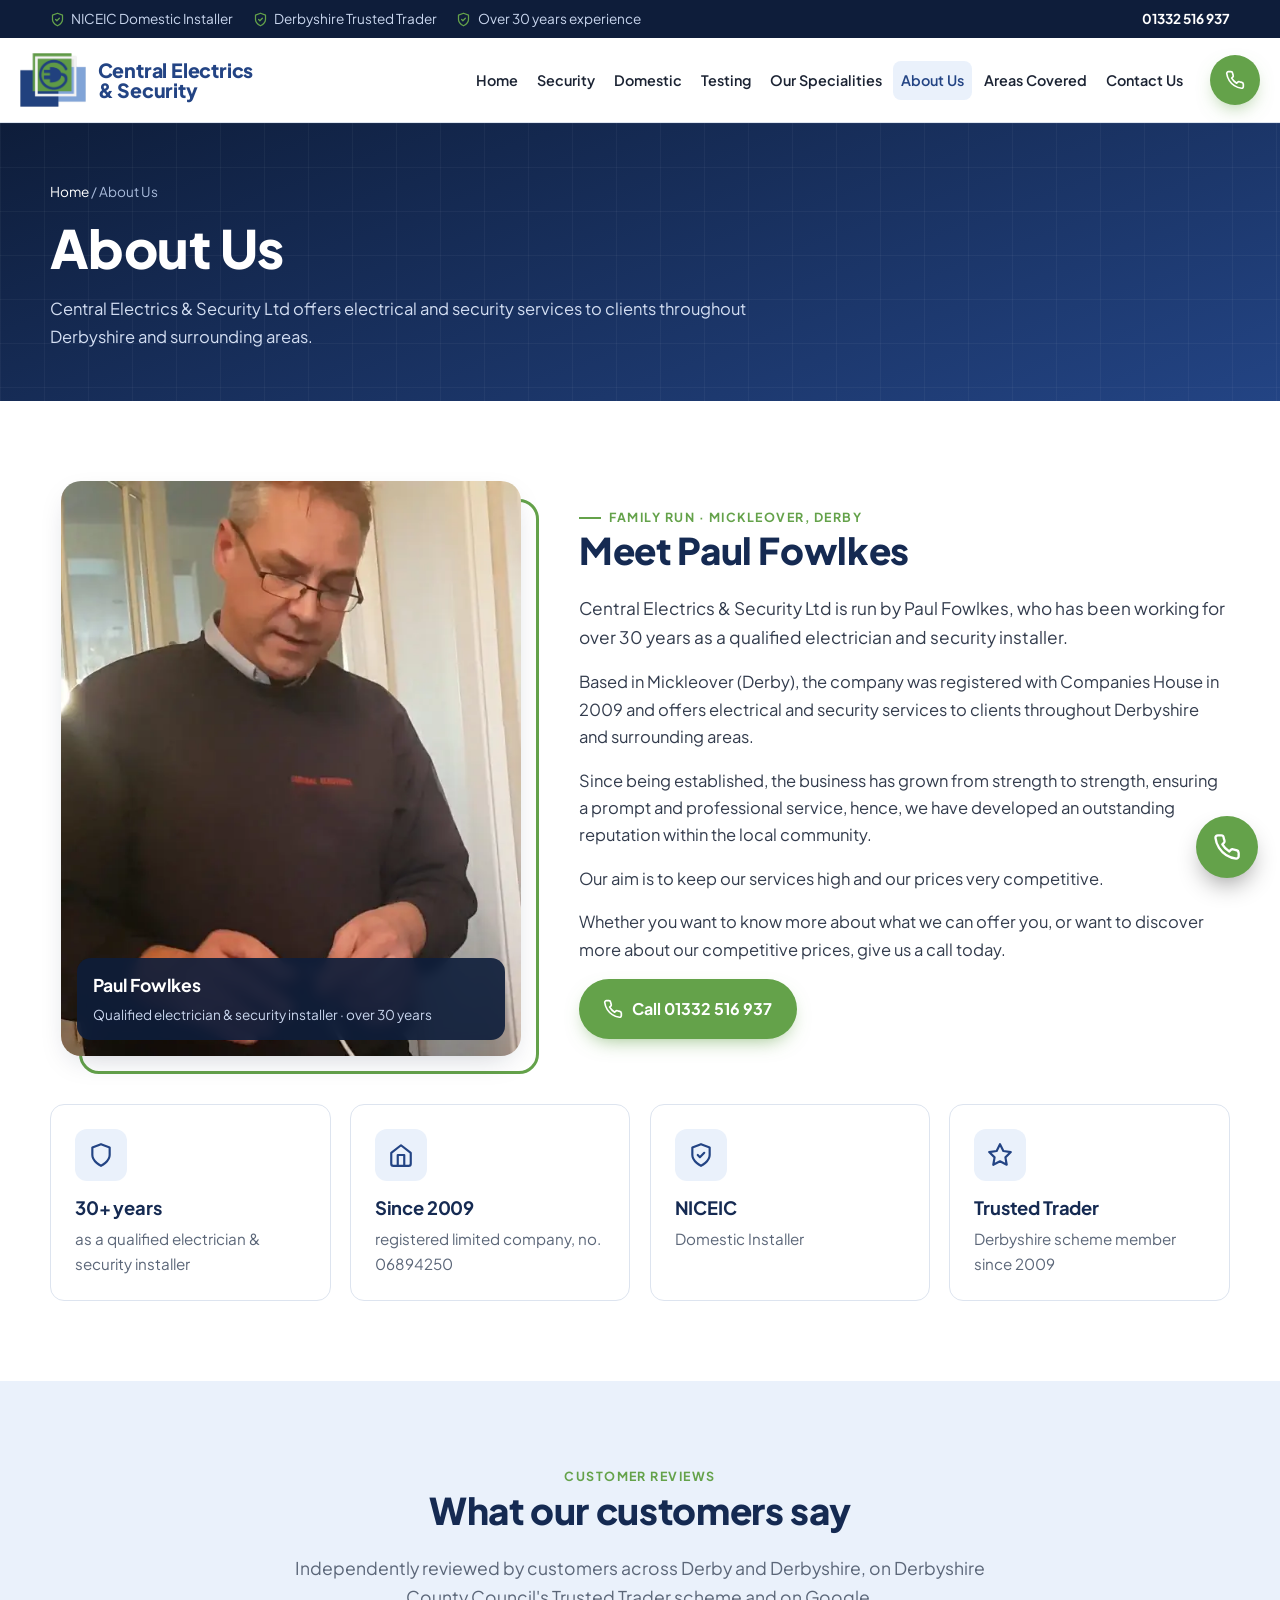
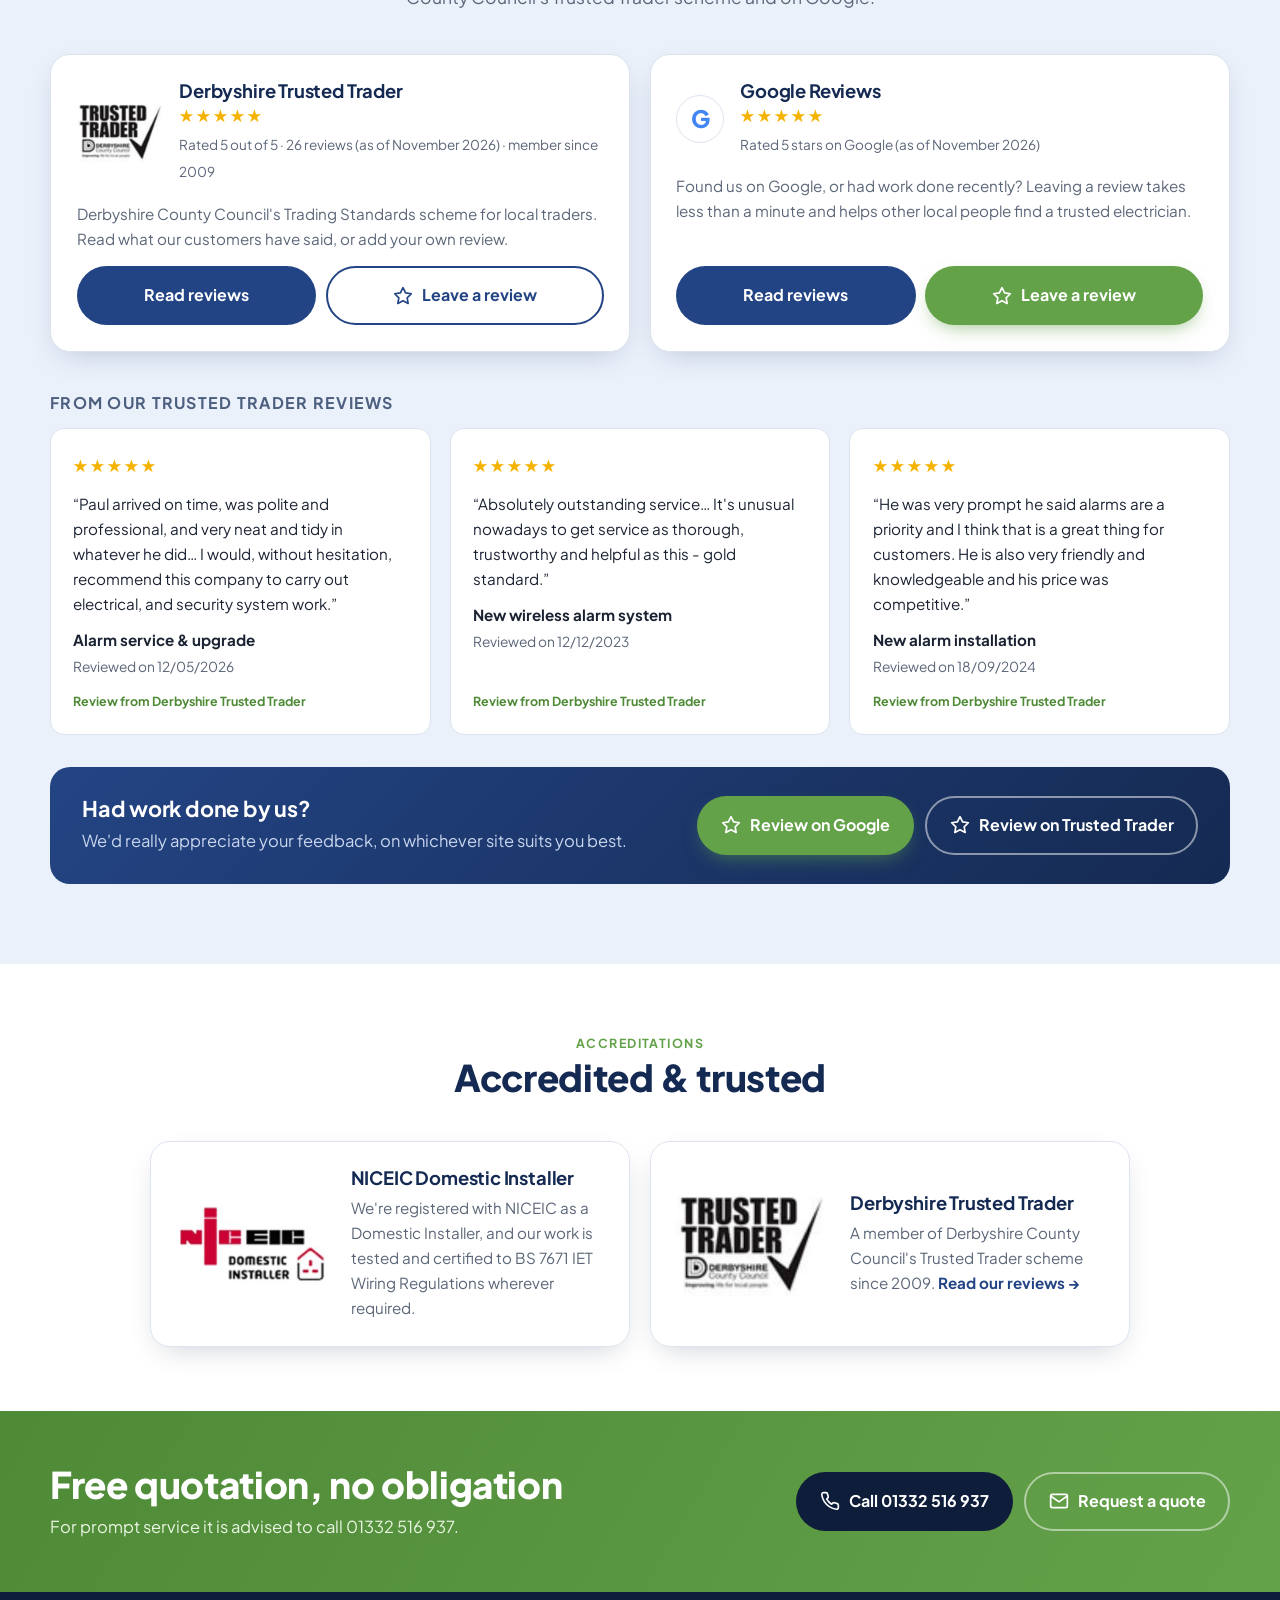
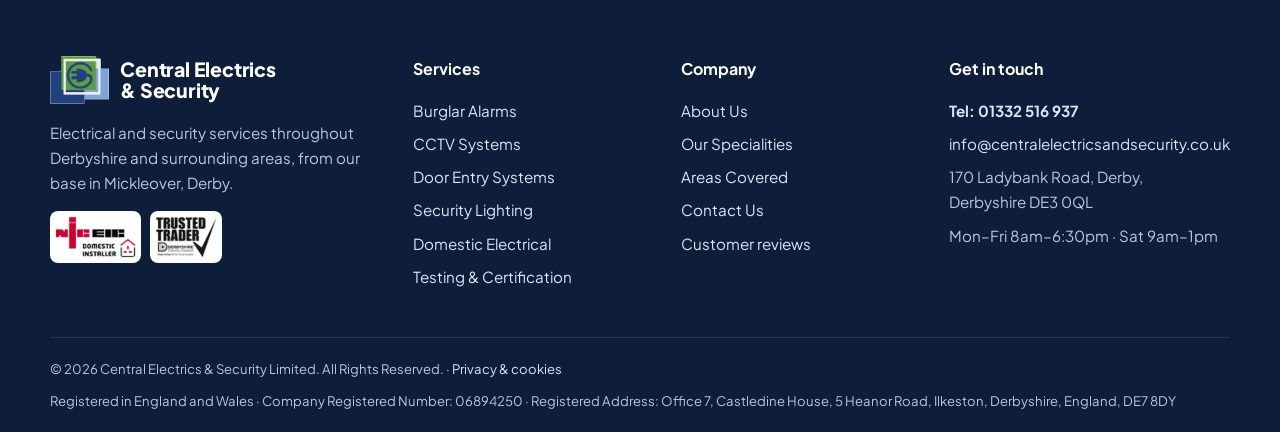
==== commit 7ff2cf20: "legal" ====
--- a/aboutus.html
+++ b/aboutus.html
@@ -25,7 +25,7 @@
 <link rel="preconnect" href="https://fonts.googleapis.com"><link rel="preconnect" href="https://fonts.gstatic.com" crossorigin>
 <link rel="preload" as="style" href="https://fonts.googleapis.com/css2?family=Plus+Jakarta+Sans:wght@400;500;600;700;800&display=optional" onload="this.onload=null;this.rel='stylesheet'">
 <noscript><link rel="stylesheet" href="https://fonts.googleapis.com/css2?family=Plus+Jakarta+Sans:wght@400;500;600;700;800&display=optional"></noscript>
-<link rel="stylesheet" href="css/style.css?v=20261120">
+<link rel="stylesheet" href="css/style.css?v=20261120c">
 <script type="application/ld+json">{"@context": "https://schema.org", "@type": "Electrician", "@id": "https://www.centralelectricsandsecurity.co.uk/#business", "name": "Central Electrics & Security Ltd", "url": "https://www.centralelectricsandsecurity.co.uk/", "telephone": "+441332516937", "email": "info@centralelectricsandsecurity.co.uk", "image": "https://www.centralelectricsandsecurity.co.uk/images/projects/open-plan-pendant-lighting.jpg", "logo": "https://www.centralelectricsandsecurity.co.uk/images/icon.png", "description": "Family run electrical and security business in Mickleover, Derby. Burglar alarms, smart alarms, CCTV, door entry, security lighting and domestic electrical work. NICEIC Domestic Installer and Derbyshire Trusted Trader.", "founder": {"@type": "Person", "name": "Paul Fowlkes", "jobTitle": "Electrician & Security Installer"}, "foundingDate": "2009-05-01", "address": {"@type": "PostalAddress", "streetAddress": "170 Ladybank Road", "addressLocality": "Mickleover, Derby", "addressRegion": "Derbyshire", "postalCode": "DE3 0QL", "addressCountry": "GB"}, "geo": {"@type": "GeoCoordinates", "latitude": 52.9119798, "longitude": -1.5547513}, "areaServed": [{"@type": "City", "name": "Derby"}, {"@type": "Place", "name": "Mickleover"}, {"@type": "Place", "name": "Littleover"}, {"@type": "Place", "name": "Allestree"}, {"@type": "Place", "name": "Duffield"}, {"@type": "Place", "name": "Quarndon"}, {"@type": "AdministrativeArea", "name": "Derbyshire"}], "openingHoursSpecification": [{"@type": "OpeningHoursSpecification", "dayOfWeek": ["Monday", "Tuesday", "Wednesday", "Thursday", "Friday"], "opens": "08:00", "closes": "18:30"}, {"@type": "OpeningHoursSpecification", "dayOfWeek": "Saturday", "opens": "09:00", "closes": "13:00"}], "sameAs": ["https://www.google.com/maps/place/?q=place_id:ChIJi2XwCVb2eUgR8YL2YHHdaZI", "https://apps.derbyshire.gov.uk/applications/trusted-trader/profile.asp?tid=56896"], "knowsAbout": ["Burglar alarms", "Smart alarms", "CCTV", "Door entry systems", "Security lighting", "Fuse board upgrades", "Rewiring", "Electrical testing"]}</script>
 </head>
 <body>
@@ -81,7 +81,7 @@
     <div class="platform reveal">
       <div class="platform-top">
         <img src="images/trusted-trader.png" alt="Derbyshire Trusted Trader" width="87" height="60">
-        <div><h3>Derbyshire Trusted Trader</h3><div class="stars" aria-hidden="true">★★★★★</div><small>Rated 5 out of 5 &middot; 26 reviews &middot; member since 2009</small></div>
+        <div><h3>Derbyshire Trusted Trader</h3><div class="stars" aria-hidden="true">★★★★★</div><small>Rated 5 out of 5 &middot; 26 reviews (as of November 2026) &middot; member since 2009</small></div>
       </div>
       <p>Derbyshire County Council's Trading Standards scheme for local traders. Read what our customers have said, or add your own review.</p>
       <div class="platform-btns">
@@ -92,7 +92,7 @@
     <div class="platform reveal">
       <div class="platform-top">
         <div class="g-badge" aria-hidden="true">G</div>
-        <div><h3>Google Reviews</h3><div class="stars" aria-hidden="true" id="g-stars">★★★★★</div><small id="g-count">See what customers say on Google</small></div>
+        <div><h3>Google Reviews</h3><div class="stars" aria-hidden="true" id="g-stars">★★★★★</div><small id="g-count">Rated 5 stars on Google (as of November 2026)</small></div>
       </div>
       <p>Found us on Google, or had work done recently? Leaving a review takes less than a minute and helps other local people find a trusted electrician.</p>
       <div class="platform-btns">
@@ -126,7 +126,7 @@
   <div class="accred-grid">
     <div class="accred-card reveal">
       <img src="images/niceic-domestic-installer.png" alt="NICEIC Domestic Installer logo" width="300" height="160">
-      <div><h3>NICEIC Domestic Installer</h3><p>We're registered with NICEIC as a Domestic Installer, and every installation is tested and certified to BS 7671 IET Wiring Regulations.</p></div>
+      <div><h3>NICEIC Domestic Installer</h3><p>We're registered with NICEIC as a Domestic Installer, and our work is tested and certified to BS 7671 IET Wiring Regulations wherever required.</p></div>
     </div>
     <a class="accred-card reveal" href="https://apps.derbyshire.gov.uk/applications/trusted-trader/profile.asp?tid=56896&d=20&p=DE30QL&q=Electricians" target="_blank" rel="noopener">
       <img src="images/trusted-trader.png" alt="Derbyshire County Council Trusted Trader logo" width="218" height="151">
@@ -166,8 +166,8 @@
       <li>Mon&ndash;Fri 8am&ndash;6:30pm &middot; Sat 9am&ndash;1pm</li></ul></div>
   </div>
   <div class="footer-bottom">
-    <span>&copy; <span data-year></span> Central Electrics &amp; Security Limited. All Rights Reserved.</span>
-    <span>Company Registered Number: 06894250 &middot; Registered Address: Office 7, Castledine House, 5 Heanor Road, Ilkeston, Derbyshire, England, DE7 8DY</span>
+    <span>&copy; <span data-year></span> Central Electrics &amp; Security Limited. All Rights Reserved. &middot; <a href="privacy.html">Privacy &amp; cookies</a></span>
+    <span>Registered in England and Wales &middot; Company Registered Number: 06894250 &middot; Registered Address: Office 7, Castledine House, 5 Heanor Road, Ilkeston, Derbyshire, England, DE7 8DY</span>
   </div>
 </div></footer>
 
@@ -177,6 +177,6 @@
   <a class="alt" href="contactus.html#quote"><svg viewBox="0 0 24 24" fill="none" stroke="currentColor" stroke-width="2" stroke-linecap="round" stroke-linejoin="round" aria-hidden="true" ><path d="M21 15a2 2 0 0 1-2 2H7l-4 4V5a2 2 0 0 1 2-2h14a2 2 0 0 1 2 2z"/></svg> Quote</a>
   <a class="alt" href="#reviews"><svg viewBox="0 0 24 24" fill="none" stroke="currentColor" stroke-width="2" stroke-linecap="round" stroke-linejoin="round" aria-hidden="true" ><path d="m12 2 3.1 6.3 6.9 1-5 4.9 1.2 6.8L12 17.8 5.8 21l1.2-6.8-5-4.9 6.9-1z"/></svg> Reviews</a>
 </nav>
-<script src="js/main.js?v=20261119" defer></script>
+<script src="js/main.js?v=20261120c" defer></script>
 </body>
 </html>
--- a/css/style.css
+++ b/css/style.css
@@ -455,3 +455,17 @@
 @media (prefers-reduced-motion:reduce){.collage .slides img{transition:none;transform:none}}
 @media (max-width:560px){.hero .eyebrow{font-size:.7rem;letter-spacing:.08em;flex-wrap:nowrap}.hero .eyebrow::before{width:16px}}
 .footer-accred img{width:auto;height:52px;object-fit:contain}
+.spec img[src="images/cctv.jpg"]{object-position:100% 50%}
+
+/* Contact map placeholder (loads Google Maps on request) */
+.map-consent{display:grid;place-items:center;text-align:center;padding:2rem 1.2rem;background:var(--sky-soft) linear-gradient(rgba(35,68,132,.06) 1px,transparent 1px) 0 0/28px 28px,linear-gradient(90deg,rgba(35,68,132,.06) 1px,transparent 1px) 0 0/28px 28px;border:1px solid var(--line);min-height:340px;height:auto}
+.map-inner{max-width:520px}
+.map-inner .icon{margin:0 auto 1rem;background:var(--navy);color:#fff}
+.map-inner h3{margin-bottom:.4em}
+.map-inner p{color:var(--muted);font-size:.92rem}
+.map-btns{display:flex;gap:.6rem;justify-content:center;flex-wrap:wrap}
+/* Privacy page */
+.legal{max-width:760px}
+.legal h2{font-size:1.35rem;margin-top:2rem}
+.legal ul{padding-left:1.2rem;color:#333c4d}
+.legal li{margin-bottom:.4rem}
